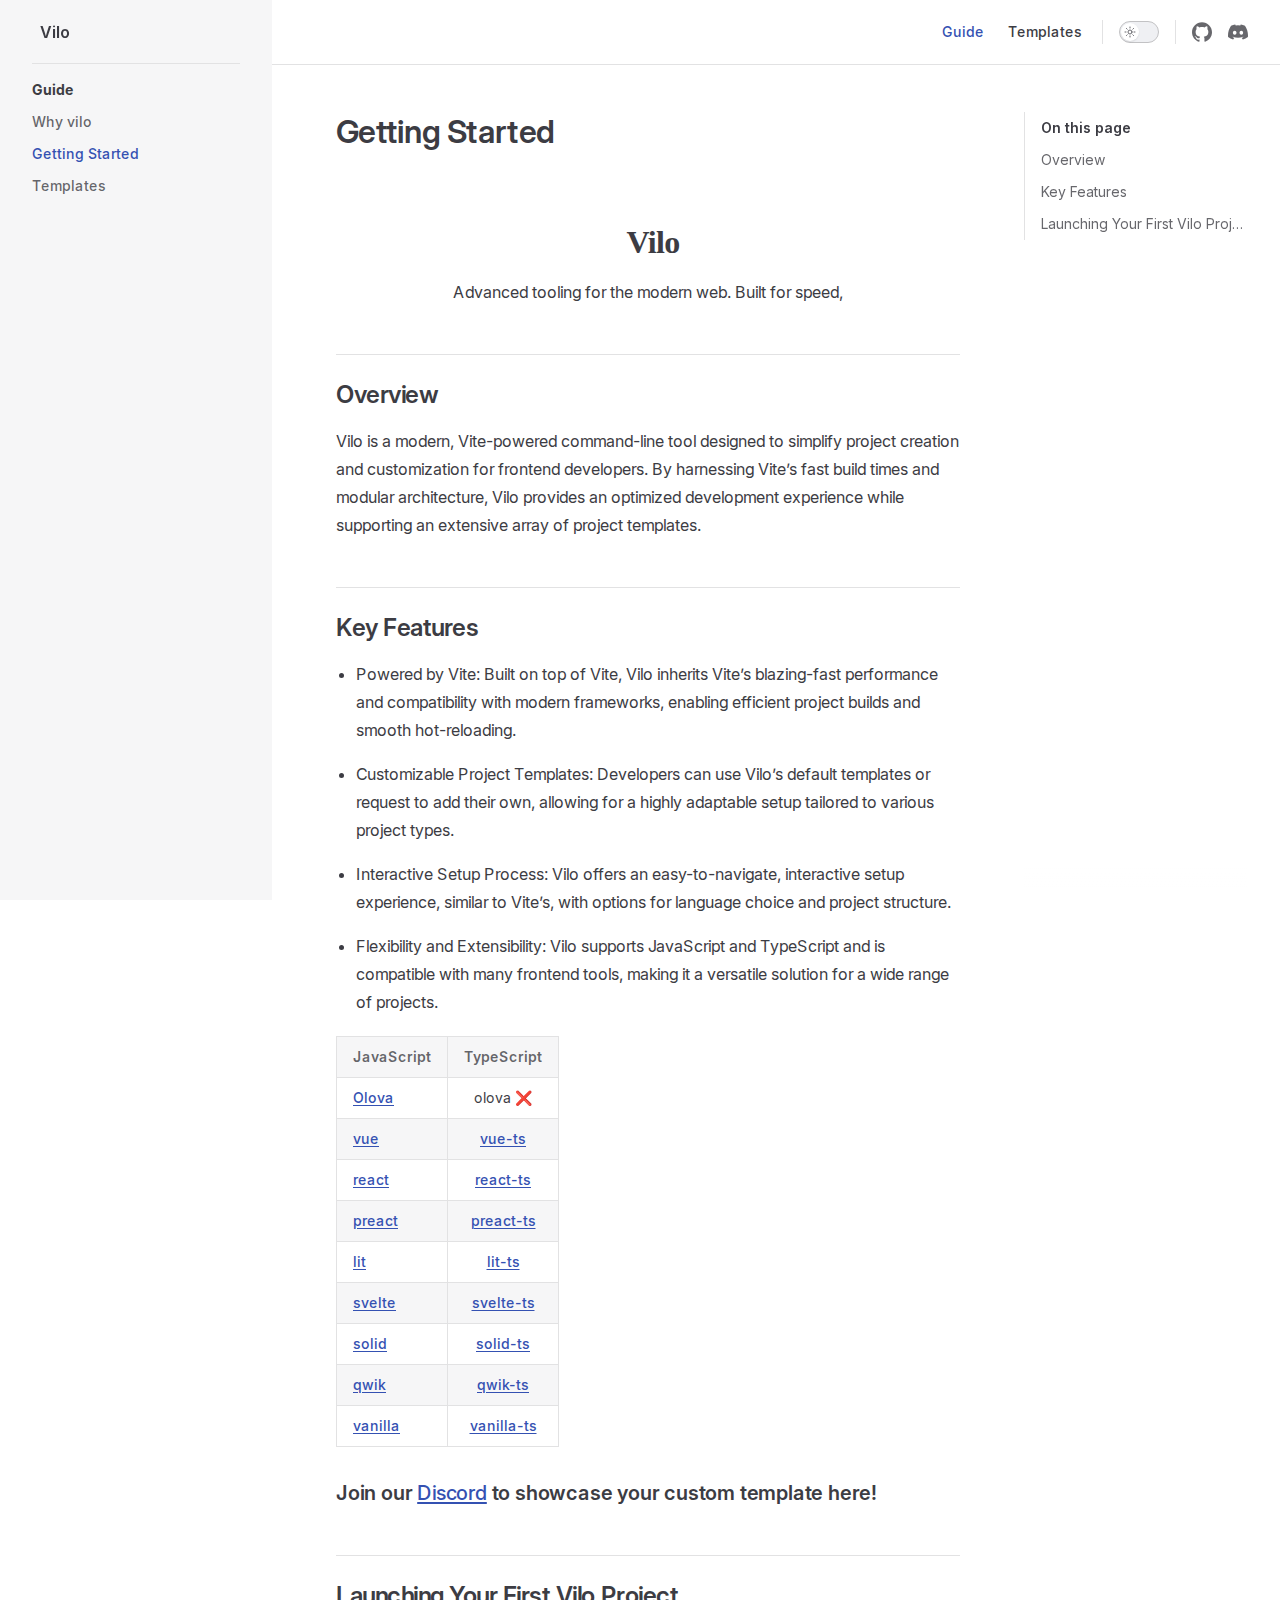
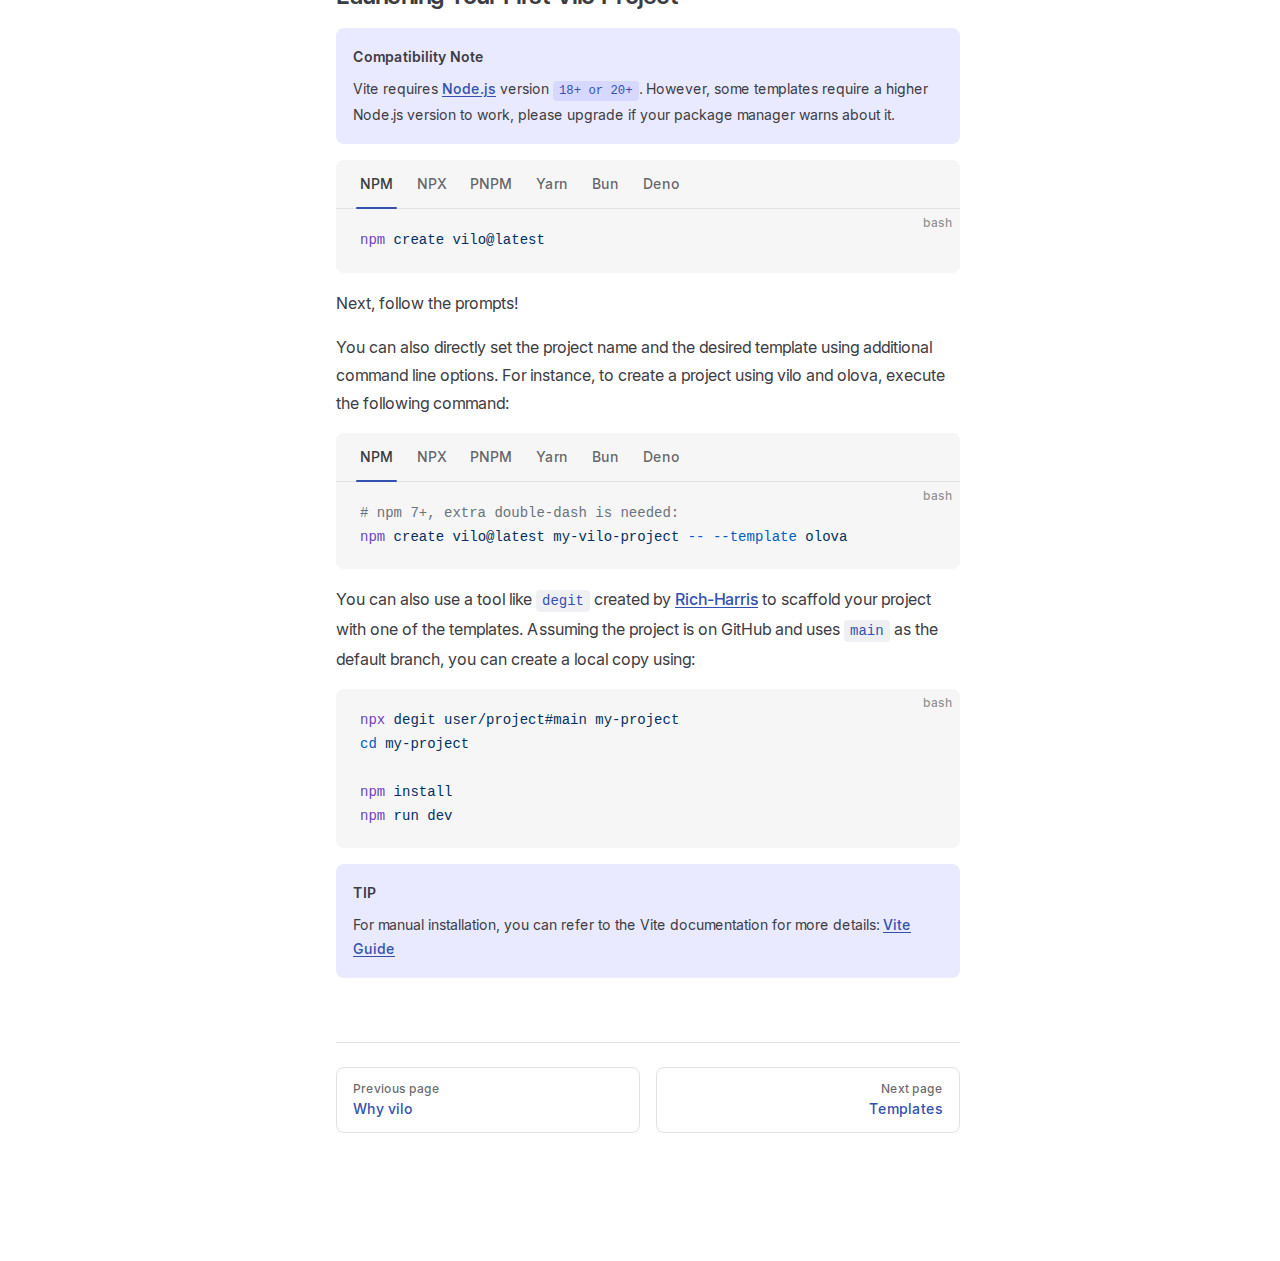
==== index.html @ 5c21bc4d "first commit" ====
<!DOCTYPE html>
<html lang="en-US" dir="ltr">
  <head>
    <meta charset="utf-8">
    <meta name="viewport" content="width=device-width,initial-scale=1">
    <title>Getting Started | Vilo</title>
    <meta name="description" content="A VitePress Site">
    <meta name="generator" content="VitePress v1.4.1">
    <link rel="preload stylesheet" href="/assets/style.DRTmC_im.css" as="style">
    
    <script type="module" src="/assets/app.BZx3PMVR.js"></script>
    <link rel="preload" href="/assets/inter-roman-latin.Di8DUHzh.woff2" as="font" type="font/woff2" crossorigin="">
    <link rel="modulepreload" href="/assets/chunks/theme.DbPSDKbu.js">
    <link rel="modulepreload" href="/assets/chunks/framework.CGHvQLJz.js">
    <link rel="modulepreload" href="/assets/index.md.BdlXfbfx.lean.js">
    <link rel="shortcut icon" href="/img/vilo.png">
    <script id="check-dark-mode">(()=>{const e=localStorage.getItem("vitepress-theme-appearance")||"auto",a=window.matchMedia("(prefers-color-scheme: dark)").matches;(!e||e==="auto"?a:e==="dark")&&document.documentElement.classList.add("dark")})();</script>
    <script id="check-mac-os">document.documentElement.classList.toggle("mac",/Mac|iPhone|iPod|iPad/i.test(navigator.platform));</script>
  </head>
  <body>
    <div id="app"><div class="Layout" data-v-5d98c3a5><!--[--><!--]--><!--[--><span tabindex="-1" data-v-0f60ec36></span><a href="#VPContent" class="VPSkipLink visually-hidden" data-v-0f60ec36> Skip to content </a><!--]--><!----><header class="VPNav" data-v-5d98c3a5 data-v-ae24b3ad><div class="VPNavBar" data-v-ae24b3ad data-v-6aa21345><div class="wrapper" data-v-6aa21345><div class="container" data-v-6aa21345><div class="title" data-v-6aa21345><div class="VPNavBarTitle has-sidebar" data-v-6aa21345 data-v-ab179fa1><a class="title" href="/" data-v-ab179fa1><!--[--><!--]--><!--[--><img class="VPImage logo" src="/img/vilo.png" alt data-v-8426fc1a><!--]--><span data-v-ab179fa1>Vilo</span><!--[--><!--]--></a></div></div><div class="content" data-v-6aa21345><div class="content-body" data-v-6aa21345><!--[--><!--]--><div class="VPNavBarSearch search" data-v-6aa21345><!----></div><nav aria-labelledby="main-nav-aria-label" class="VPNavBarMenu menu" data-v-6aa21345 data-v-dc692963><span id="main-nav-aria-label" class="visually-hidden" data-v-dc692963> Main Navigation </span><!--[--><!--[--><a class="VPLink link VPNavBarMenuLink active" href="/" tabindex="0" data-v-dc692963 data-v-e56f3d57><!--[--><span data-v-e56f3d57>Guide</span><!--]--></a><!--]--><!--[--><a class="VPLink link VPNavBarMenuLink" href="/templates.html" tabindex="0" data-v-dc692963 data-v-e56f3d57><!--[--><span data-v-e56f3d57>Templates</span><!--]--></a><!--]--><!--]--></nav><!----><div class="VPNavBarAppearance appearance" data-v-6aa21345 data-v-6c893767><button class="VPSwitch VPSwitchAppearance" type="button" role="switch" title aria-checked="false" data-v-6c893767 data-v-5337faa4 data-v-1d5665e3><span class="check" data-v-1d5665e3><span class="icon" data-v-1d5665e3><!--[--><span class="vpi-sun sun" data-v-5337faa4></span><span class="vpi-moon moon" data-v-5337faa4></span><!--]--></span></span></button></div><div class="VPSocialLinks VPNavBarSocialLinks social-links" data-v-6aa21345 data-v-0394ad82 data-v-7bc22406><!--[--><a class="VPSocialLink no-icon" href="https://github.com/vilojs/vilo" aria-label="github" target="_blank" rel="noopener" data-v-7bc22406 data-v-eee4e7cb><span class="vpi-social-github" /></a><a class="VPSocialLink no-icon" href="https://discord.com/invite/ZUcKggZhga" aria-label="discord" target="_blank" rel="noopener" data-v-7bc22406 data-v-eee4e7cb><span class="vpi-social-discord" /></a><!--]--></div><div class="VPFlyout VPNavBarExtra extra" data-v-6aa21345 data-v-bb2aa2f0 data-v-cf11d7a2><button type="button" class="button" aria-haspopup="true" aria-expanded="false" aria-label="extra navigation" data-v-cf11d7a2><span class="vpi-more-horizontal icon" data-v-cf11d7a2></span></button><div class="menu" data-v-cf11d7a2><div class="VPMenu" data-v-cf11d7a2 data-v-b98bc113><!----><!--[--><!--[--><!----><div class="group" data-v-bb2aa2f0><div class="item appearance" data-v-bb2aa2f0><p class="label" data-v-bb2aa2f0>Appearance</p><div class="appearance-action" data-v-bb2aa2f0><button class="VPSwitch VPSwitchAppearance" type="button" role="switch" title aria-checked="false" data-v-bb2aa2f0 data-v-5337faa4 data-v-1d5665e3><span class="check" data-v-1d5665e3><span class="icon" data-v-1d5665e3><!--[--><span class="vpi-sun sun" data-v-5337faa4></span><span class="vpi-moon moon" data-v-5337faa4></span><!--]--></span></span></button></div></div></div><div class="group" data-v-bb2aa2f0><div class="item social-links" data-v-bb2aa2f0><div class="VPSocialLinks social-links-list" data-v-bb2aa2f0 data-v-7bc22406><!--[--><a class="VPSocialLink no-icon" href="https://github.com/vilojs/vilo" aria-label="github" target="_blank" rel="noopener" data-v-7bc22406 data-v-eee4e7cb><span class="vpi-social-github" /></a><a class="VPSocialLink no-icon" href="https://discord.com/invite/ZUcKggZhga" aria-label="discord" target="_blank" rel="noopener" data-v-7bc22406 data-v-eee4e7cb><span class="vpi-social-discord" /></a><!--]--></div></div></div><!--]--><!--]--></div></div></div><!--[--><!--]--><button type="button" class="VPNavBarHamburger hamburger" aria-label="mobile navigation" aria-expanded="false" aria-controls="VPNavScreen" data-v-6aa21345 data-v-e5dd9c1c><span class="container" data-v-e5dd9c1c><span class="top" data-v-e5dd9c1c></span><span class="middle" data-v-e5dd9c1c></span><span class="bottom" data-v-e5dd9c1c></span></span></button></div></div></div></div><div class="divider" data-v-6aa21345><div class="divider-line" data-v-6aa21345></div></div></div><!----></header><div class="VPLocalNav has-sidebar empty" data-v-5d98c3a5 data-v-a6f0e41e><div class="container" data-v-a6f0e41e><button class="menu" aria-expanded="false" aria-controls="VPSidebarNav" data-v-a6f0e41e><span class="vpi-align-left menu-icon" data-v-a6f0e41e></span><span class="menu-text" data-v-a6f0e41e>Menu</span></button><div class="VPLocalNavOutlineDropdown" style="--vp-vh:0px;" data-v-a6f0e41e data-v-17a5e62e><button data-v-17a5e62e>Return to top</button><!----></div></div></div><aside class="VPSidebar" data-v-5d98c3a5 data-v-319d5ca6><div class="curtain" data-v-319d5ca6></div><nav class="nav" id="VPSidebarNav" aria-labelledby="sidebar-aria-label" tabindex="-1" data-v-319d5ca6><span class="visually-hidden" id="sidebar-aria-label" data-v-319d5ca6> Sidebar Navigation </span><!--[--><!--]--><!--[--><div class="no-transition group" data-v-c40bc020><section class="VPSidebarItem level-0 has-active" data-v-c40bc020 data-v-b7550ba0><div class="item" role="button" tabindex="0" data-v-b7550ba0><div class="indicator" data-v-b7550ba0></div><h2 class="text" data-v-b7550ba0>Guide</h2><!----></div><div class="items" data-v-b7550ba0><!--[--><div class="VPSidebarItem level-1 is-link" data-v-b7550ba0 data-v-b7550ba0><div class="item" data-v-b7550ba0><div class="indicator" data-v-b7550ba0></div><a class="VPLink link link" href="/why.html" data-v-b7550ba0><!--[--><p class="text" data-v-b7550ba0>Why vilo</p><!--]--></a><!----></div><!----></div><div class="VPSidebarItem level-1 is-link" data-v-b7550ba0 data-v-b7550ba0><div class="item" data-v-b7550ba0><div class="indicator" data-v-b7550ba0></div><a class="VPLink link link" href="/" data-v-b7550ba0><!--[--><p class="text" data-v-b7550ba0>Getting Started</p><!--]--></a><!----></div><!----></div><div class="VPSidebarItem level-1 is-link" data-v-b7550ba0 data-v-b7550ba0><div class="item" data-v-b7550ba0><div class="indicator" data-v-b7550ba0></div><a class="VPLink link link" href="/templates.html" data-v-b7550ba0><!--[--><p class="text" data-v-b7550ba0>Templates</p><!--]--></a><!----></div><!----></div><!--]--></div></section></div><!--]--><!--[--><!--]--></nav></aside><div class="VPContent has-sidebar" id="VPContent" data-v-5d98c3a5 data-v-1428d186><div class="VPDoc has-sidebar has-aside" data-v-1428d186 data-v-39a288b8><!--[--><!--]--><div class="container" data-v-39a288b8><div class="aside" data-v-39a288b8><div class="aside-curtain" data-v-39a288b8></div><div class="aside-container" data-v-39a288b8><div class="aside-content" data-v-39a288b8><div class="VPDocAside" data-v-39a288b8 data-v-3f215769><!--[--><!--]--><!--[--><!--]--><nav aria-labelledby="doc-outline-aria-label" class="VPDocAsideOutline" data-v-3f215769 data-v-a5bbad30><div class="content" data-v-a5bbad30><div class="outline-marker" data-v-a5bbad30></div><div aria-level="2" class="outline-title" id="doc-outline-aria-label" role="heading" data-v-a5bbad30>On this page</div><ul class="VPDocOutlineItem root" data-v-a5bbad30 data-v-b933a997><!--[--><!--]--></ul></div></nav><!--[--><!--]--><div class="spacer" data-v-3f215769></div><!--[--><!--]--><!----><!--[--><!--]--><!--[--><!--]--></div></div></div></div><div class="content" data-v-39a288b8><div class="content-container" data-v-39a288b8><!--[--><!--]--><main class="main" data-v-39a288b8><div style="position:relative;" class="vp-doc _" data-v-39a288b8><div><h1 id="getting-started" tabindex="-1">Getting Started <a class="header-anchor" href="#getting-started" aria-label="Permalink to &quot;Getting Started&quot;">​</a></h1><div class="img_continer"><img class="img" src="/img/vilo.png" alt=""></div><h1 class="title_h1">Vilo</h1><p class="center">Advanced tooling for the modern web. Built for speed,</p><h2 id="overview" tabindex="-1">Overview <a class="header-anchor" href="#overview" aria-label="Permalink to &quot;Overview&quot;">​</a></h2><p>Vilo is a modern, Vite-powered command-line tool designed to simplify project creation and customization for frontend developers. By harnessing Vite’s fast build times and modular architecture, Vilo provides an optimized development experience while supporting an extensive array of project templates.</p><h2 id="key-features" tabindex="-1">Key Features <a class="header-anchor" href="#key-features" aria-label="Permalink to &quot;Key Features&quot;">​</a></h2><ul><li><p>Powered by Vite: Built on top of Vite, Vilo inherits Vite’s blazing-fast performance and compatibility with modern frameworks, enabling efficient project builds and smooth hot-reloading.</p></li><li><p>Customizable Project Templates: Developers can use Vilo’s default templates or request to add their own, allowing for a highly adaptable setup tailored to various project types.</p></li><li><p>Interactive Setup Process: Vilo offers an easy-to-navigate, interactive setup experience, similar to Vite’s, with options for language choice and project structure.</p></li><li><p>Flexibility and Extensibility: Vilo supports JavaScript and TypeScript and is compatible with many frontend tools, making it a versatile solution for a wide range of projects.</p></li></ul><table tabindex="0"><thead><tr><th>JavaScript</th><th style="text-align:center;">TypeScript</th></tr></thead><tbody><tr><td><a href="https://olova.js.org" target="_blank" rel="noreferrer">Olova</a></td><td style="text-align:center;">olova ❌</td></tr><tr><td><a href="https://stackblitz.com/edit/vitejs-vite-2xxyzg?file=index.html&amp;terminal=dev" target="_blank" rel="noreferrer">vue</a></td><td style="text-align:center;"><a href="https://stackblitz.com/edit/vitejs-vite-ciaczg?file=index.html&amp;terminal=dev" target="_blank" rel="noreferrer">vue-ts</a></td></tr><tr><td><a href="https://stackblitz.com/edit/vitejs-vite-mxzccj?file=index.html&amp;terminal=dev" target="_blank" rel="noreferrer">react</a></td><td style="text-align:center;"><a href="https://stackblitz.com/edit/vitejs-vite-wmdh5b?file=index.html&amp;terminal=dev" target="_blank" rel="noreferrer">react-ts</a></td></tr><tr><td><a href="https://stackblitz.com/edit/vitejs-vite-bdryrn?file=index.html&amp;terminal=dev" target="_blank" rel="noreferrer">preact</a></td><td style="text-align:center;"><a href="https://stackblitz.com/edit/vitejs-vite-jujcfs?file=index.html&amp;terminal=dev" target="_blank" rel="noreferrer">preact-ts</a></td></tr><tr><td><a href="https://stackblitz.com/edit/vitejs-vite-6twryh?file=index.html&amp;terminal=dev" target="_blank" rel="noreferrer">lit</a></td><td style="text-align:center;"><a href="https://stackblitz.com/edit/vitejs-vite-ewws8e?file=index.html&amp;terminal=dev" target="_blank" rel="noreferrer">lit-ts</a></td></tr><tr><td><a href="https://stackblitz.com/edit/vitejs-vite-f2h9dz?file=index.html&amp;terminal=dev" target="_blank" rel="noreferrer">svelte</a></td><td style="text-align:center;"><a href="https://stackblitz.com/edit/vitejs-vite-z2bpxu?file=index.html&amp;terminal=dev" target="_blank" rel="noreferrer">svelte-ts</a></td></tr><tr><td><a href="https://stackblitz.com/edit/vitejs-vite-cwgjaa?file=index.html&amp;terminal=dev" target="_blank" rel="noreferrer">solid</a></td><td style="text-align:center;"><a href="https://stackblitz.com/edit/vitejs-vite-pq9ekk?file=index.html&amp;terminal=dev" target="_blank" rel="noreferrer">solid-ts</a></td></tr><tr><td><a href="https://stackblitz.com/edit/vitejs-vite-pjq3uw?file=index.html&amp;terminal=dev" target="_blank" rel="noreferrer">qwik</a></td><td style="text-align:center;"><a href="https://stackblitz.com/edit/vitejs-vite-wkjvhz?file=index.html&amp;terminal=dev" target="_blank" rel="noreferrer">qwik-ts</a></td></tr><tr><td><a href="https://stackblitz.com/edit/vitejs-vite-nhgarq?file=index.html&amp;terminal=dev" target="_blank" rel="noreferrer">vanilla</a></td><td style="text-align:center;"><a href="https://stackblitz.com/edit/vitejs-vite-5tzwuf?file=index.html&amp;terminal=dev" target="_blank" rel="noreferrer">vanilla-ts</a></td></tr></tbody></table><h3 id="join-our-discord-to-showcase-your-custom-template-here" tabindex="-1">Join our <a href="https://discord.com/invite/ZUcKggZhga" target="_blank" rel="noreferrer">Discord</a> to showcase your custom template here! <a class="header-anchor" href="#join-our-discord-to-showcase-your-custom-template-here" aria-label="Permalink to &quot;Join our [Discord](https://discord.com/invite/ZUcKggZhga) to showcase your custom template here!&quot;">​</a></h3><h2 id="launching-your-first-vilo-project" tabindex="-1">Launching Your First Vilo Project <a class="header-anchor" href="#launching-your-first-vilo-project" aria-label="Permalink to &quot;Launching Your First Vilo Project&quot;">​</a></h2><div class="tip custom-block"><p class="custom-block-title">Compatibility Note</p><p>Vite requires <a href="https://nodejs.org/en/" target="_blank" rel="noreferrer">Node.js</a> version <code>18+ or 20+</code>. However, some templates require a higher Node.js version to work, please upgrade if your package manager warns about it.</p></div><div class="vp-code-group vp-adaptive-theme"><div class="tabs"><input type="radio" name="group-05Ju_" id="tab-vJaLFUD" checked><label data-title="NPM" for="tab-vJaLFUD">NPM</label><input type="radio" name="group-05Ju_" id="tab-iFQIham"><label data-title="NPX" for="tab-iFQIham">NPX</label><input type="radio" name="group-05Ju_" id="tab-nc0Mh3r"><label data-title="PNPM" for="tab-nc0Mh3r">PNPM</label><input type="radio" name="group-05Ju_" id="tab-ZabohOE"><label data-title="Yarn" for="tab-ZabohOE">Yarn</label><input type="radio" name="group-05Ju_" id="tab-uAf0OUd"><label data-title="Bun" for="tab-uAf0OUd">Bun</label><input type="radio" name="group-05Ju_" id="tab-j9CaioD"><label data-title="Deno" for="tab-j9CaioD">Deno</label></div><div class="blocks"><div class="language-bash vp-adaptive-theme active"><button title="Copy Code" class="copy"></button><span class="lang">bash</span><pre class="shiki shiki-themes github-light github-dark vp-code" tabindex="0"><code><span class="line"><span style="--shiki-light:#6F42C1;--shiki-dark:#B392F0;">npm</span><span style="--shiki-light:#032F62;--shiki-dark:#9ECBFF;"> create</span><span style="--shiki-light:#032F62;--shiki-dark:#9ECBFF;"> vilo@latest</span></span></code></pre></div><div class="language-bash vp-adaptive-theme"><button title="Copy Code" class="copy"></button><span class="lang">bash</span><pre class="shiki shiki-themes github-light github-dark vp-code" tabindex="0"><code><span class="line"><span style="--shiki-light:#6F42C1;--shiki-dark:#B392F0;">npx</span><span style="--shiki-light:#032F62;--shiki-dark:#9ECBFF;"> vilo@latest</span></span></code></pre></div><div class="language-bash vp-adaptive-theme"><button title="Copy Code" class="copy"></button><span class="lang">bash</span><pre class="shiki shiki-themes github-light github-dark vp-code" tabindex="0"><code><span class="line"><span style="--shiki-light:#6F42C1;--shiki-dark:#B392F0;">pnpm</span><span style="--shiki-light:#032F62;--shiki-dark:#9ECBFF;"> create</span><span style="--shiki-light:#032F62;--shiki-dark:#9ECBFF;"> vilo@latest</span></span></code></pre></div><div class="language-bash vp-adaptive-theme"><button title="Copy Code" class="copy"></button><span class="lang">bash</span><pre class="shiki shiki-themes github-light github-dark vp-code" tabindex="0"><code><span class="line"><span style="--shiki-light:#6F42C1;--shiki-dark:#B392F0;">yarn</span><span style="--shiki-light:#032F62;--shiki-dark:#9ECBFF;"> create</span><span style="--shiki-light:#032F62;--shiki-dark:#9ECBFF;"> vilo@latest</span></span>
<span class="line"><span style="--shiki-light:#6A737D;--shiki-dark:#6A737D;"># coming soon...</span></span></code></pre></div><div class="language-bash vp-adaptive-theme"><button title="Copy Code" class="copy"></button><span class="lang">bash</span><pre class="shiki shiki-themes github-light github-dark vp-code" tabindex="0"><code><span class="line"><span style="--shiki-light:#6F42C1;--shiki-dark:#B392F0;">bun</span><span style="--shiki-light:#032F62;--shiki-dark:#9ECBFF;"> create</span><span style="--shiki-light:#032F62;--shiki-dark:#9ECBFF;"> vilo@latest</span></span>
<span class="line"><span style="--shiki-light:#6A737D;--shiki-dark:#6A737D;"># coming soon...</span></span></code></pre></div><div class="language-bash vp-adaptive-theme"><button title="Copy Code" class="copy"></button><span class="lang">bash</span><pre class="shiki shiki-themes github-light github-dark vp-code" tabindex="0"><code><span class="line"><span style="--shiki-light:#6F42C1;--shiki-dark:#B392F0;">deno</span><span style="--shiki-light:#032F62;--shiki-dark:#9ECBFF;"> create</span><span style="--shiki-light:#032F62;--shiki-dark:#9ECBFF;"> vilo@latest</span></span>
<span class="line"><span style="--shiki-light:#6A737D;--shiki-dark:#6A737D;"># coming soon...</span></span></code></pre></div></div></div><p>Next, follow the prompts!</p><p>You can also directly set the project name and the desired template using additional command line options. For instance, to create a project using vilo and olova, execute the following command:</p><div class="vp-code-group vp-adaptive-theme"><div class="tabs"><input type="radio" name="group-VgqUu" id="tab-E8BbFjk" checked><label data-title="NPM" for="tab-E8BbFjk">NPM</label><input type="radio" name="group-VgqUu" id="tab-e9JRBwo"><label data-title="NPX" for="tab-e9JRBwo">NPX</label><input type="radio" name="group-VgqUu" id="tab-waSAFX6"><label data-title="PNPM" for="tab-waSAFX6">PNPM</label><input type="radio" name="group-VgqUu" id="tab-UhSFuDh"><label data-title="Yarn" for="tab-UhSFuDh">Yarn</label><input type="radio" name="group-VgqUu" id="tab-LTVOloh"><label data-title="Bun" for="tab-LTVOloh">Bun</label><input type="radio" name="group-VgqUu" id="tab-B3iA74O"><label data-title="Deno" for="tab-B3iA74O">Deno</label></div><div class="blocks"><div class="language-bash vp-adaptive-theme active"><button title="Copy Code" class="copy"></button><span class="lang">bash</span><pre class="shiki shiki-themes github-light github-dark vp-code" tabindex="0"><code><span class="line"><span style="--shiki-light:#6A737D;--shiki-dark:#6A737D;"># npm 7+, extra double-dash is needed:</span></span>
<span class="line"><span style="--shiki-light:#6F42C1;--shiki-dark:#B392F0;">npm</span><span style="--shiki-light:#032F62;--shiki-dark:#9ECBFF;"> create</span><span style="--shiki-light:#032F62;--shiki-dark:#9ECBFF;"> vilo@latest</span><span style="--shiki-light:#032F62;--shiki-dark:#9ECBFF;"> my-vilo-project</span><span style="--shiki-light:#005CC5;--shiki-dark:#79B8FF;"> --</span><span style="--shiki-light:#005CC5;--shiki-dark:#79B8FF;"> --template</span><span style="--shiki-light:#032F62;--shiki-dark:#9ECBFF;"> olova</span></span></code></pre></div><div class="language-bash vp-adaptive-theme"><button title="Copy Code" class="copy"></button><span class="lang">bash</span><pre class="shiki shiki-themes github-light github-dark vp-code" tabindex="0"><code><span class="line"><span style="--shiki-light:#6F42C1;--shiki-dark:#B392F0;">npx</span><span style="--shiki-light:#032F62;--shiki-dark:#9ECBFF;"> vilo@latest</span><span style="--shiki-light:#032F62;--shiki-dark:#9ECBFF;"> my-vilo-project</span><span style="--shiki-light:#005CC5;--shiki-dark:#79B8FF;"> --template</span><span style="--shiki-light:#032F62;--shiki-dark:#9ECBFF;"> olova</span></span></code></pre></div><div class="language-bash vp-adaptive-theme"><button title="Copy Code" class="copy"></button><span class="lang">bash</span><pre class="shiki shiki-themes github-light github-dark vp-code" tabindex="0"><code><span class="line"><span style="--shiki-light:#6F42C1;--shiki-dark:#B392F0;">pnpm</span><span style="--shiki-light:#032F62;--shiki-dark:#9ECBFF;"> create</span><span style="--shiki-light:#032F62;--shiki-dark:#9ECBFF;"> vilo@latest</span><span style="--shiki-light:#032F62;--shiki-dark:#9ECBFF;"> my-vilo-project</span><span style="--shiki-light:#005CC5;--shiki-dark:#79B8FF;"> --template</span><span style="--shiki-light:#032F62;--shiki-dark:#9ECBFF;"> olova</span></span></code></pre></div><div class="language-bash vp-adaptive-theme"><button title="Copy Code" class="copy"></button><span class="lang">bash</span><pre class="shiki shiki-themes github-light github-dark vp-code" tabindex="0"><code><span class="line"><span style="--shiki-light:#6F42C1;--shiki-dark:#B392F0;">yarn</span><span style="--shiki-light:#032F62;--shiki-dark:#9ECBFF;"> create</span><span style="--shiki-light:#032F62;--shiki-dark:#9ECBFF;"> vilo@latest</span><span style="--shiki-light:#032F62;--shiki-dark:#9ECBFF;"> my-vilo-project</span><span style="--shiki-light:#005CC5;--shiki-dark:#79B8FF;"> --template</span><span style="--shiki-light:#032F62;--shiki-dark:#9ECBFF;"> olova</span></span>
<span class="line"><span style="--shiki-light:#6A737D;--shiki-dark:#6A737D;"># coming soon...</span></span></code></pre></div><div class="language-bash vp-adaptive-theme"><button title="Copy Code" class="copy"></button><span class="lang">bash</span><pre class="shiki shiki-themes github-light github-dark vp-code" tabindex="0"><code><span class="line"><span style="--shiki-light:#6F42C1;--shiki-dark:#B392F0;">bun</span><span style="--shiki-light:#032F62;--shiki-dark:#9ECBFF;"> create</span><span style="--shiki-light:#032F62;--shiki-dark:#9ECBFF;"> vilo@latest</span><span style="--shiki-light:#032F62;--shiki-dark:#9ECBFF;"> my-vilo-project</span><span style="--shiki-light:#005CC5;--shiki-dark:#79B8FF;"> --template</span><span style="--shiki-light:#032F62;--shiki-dark:#9ECBFF;"> olova</span></span>
<span class="line"><span style="--shiki-light:#6A737D;--shiki-dark:#6A737D;"># coming soon...</span></span></code></pre></div><div class="language-bash vp-adaptive-theme"><button title="Copy Code" class="copy"></button><span class="lang">bash</span><pre class="shiki shiki-themes github-light github-dark vp-code" tabindex="0"><code><span class="line"><span style="--shiki-light:#6F42C1;--shiki-dark:#B392F0;">deno</span><span style="--shiki-light:#032F62;--shiki-dark:#9ECBFF;"> create</span><span style="--shiki-light:#032F62;--shiki-dark:#9ECBFF;"> vilo@latest</span><span style="--shiki-light:#032F62;--shiki-dark:#9ECBFF;"> my-vilo-project</span><span style="--shiki-light:#005CC5;--shiki-dark:#79B8FF;"> --template</span><span style="--shiki-light:#032F62;--shiki-dark:#9ECBFF;"> olova</span></span>
<span class="line"><span style="--shiki-light:#6A737D;--shiki-dark:#6A737D;"># coming soon...</span></span></code></pre></div></div></div><p>You can also use a tool like <code>degit</code> created by <strong><a href="https://github.com/rich-harris" target="_blank" rel="noreferrer">Rich-Harris</a></strong> to scaffold your project with one of the templates. Assuming the project is on GitHub and uses <code>main</code> as the default branch, you can create a local copy using:</p><div class="language-bash vp-adaptive-theme"><button title="Copy Code" class="copy"></button><span class="lang">bash</span><pre class="shiki shiki-themes github-light github-dark vp-code" tabindex="0"><code><span class="line"><span style="--shiki-light:#6F42C1;--shiki-dark:#B392F0;">npx</span><span style="--shiki-light:#032F62;--shiki-dark:#9ECBFF;"> degit</span><span style="--shiki-light:#032F62;--shiki-dark:#9ECBFF;"> user/project#main</span><span style="--shiki-light:#032F62;--shiki-dark:#9ECBFF;"> my-project</span></span>
<span class="line"><span style="--shiki-light:#005CC5;--shiki-dark:#79B8FF;">cd</span><span style="--shiki-light:#032F62;--shiki-dark:#9ECBFF;"> my-project</span></span>
<span class="line"></span>
<span class="line"><span style="--shiki-light:#6F42C1;--shiki-dark:#B392F0;">npm</span><span style="--shiki-light:#032F62;--shiki-dark:#9ECBFF;"> install</span></span>
<span class="line"><span style="--shiki-light:#6F42C1;--shiki-dark:#B392F0;">npm</span><span style="--shiki-light:#032F62;--shiki-dark:#9ECBFF;"> run</span><span style="--shiki-light:#032F62;--shiki-dark:#9ECBFF;"> dev</span></span></code></pre></div><div class="tip custom-block"><p class="custom-block-title">TIP</p><p>For manual installation, you can refer to the Vite documentation for more details: <a href="https://vite.dev/guide/" target="_blank" rel="noreferrer">Vite Guide</a></p></div></div></div></main><footer class="VPDocFooter" data-v-39a288b8 data-v-e257564d><!--[--><!--]--><!----><nav class="prev-next" aria-labelledby="doc-footer-aria-label" data-v-e257564d><span class="visually-hidden" id="doc-footer-aria-label" data-v-e257564d>Pager</span><div class="pager" data-v-e257564d><a class="VPLink link pager-link prev" href="/why.html" data-v-e257564d><!--[--><span class="desc" data-v-e257564d>Previous page</span><span class="title" data-v-e257564d>Why vilo</span><!--]--></a></div><div class="pager" data-v-e257564d><a class="VPLink link pager-link next" href="/templates.html" data-v-e257564d><!--[--><span class="desc" data-v-e257564d>Next page</span><span class="title" data-v-e257564d>Templates</span><!--]--></a></div></nav></footer><!--[--><!--]--></div></div></div><!--[--><!--]--></div></div><!----><!--[--><!--]--></div></div>
    <script>window.__VP_HASH_MAP__=JSON.parse("{\"index.md\":\"BdlXfbfx\",\"templates.md\":\"D61p-WF1\",\"why.md\":\"DLtPyKjb\"}");window.__VP_SITE_DATA__=JSON.parse("{\"lang\":\"en-US\",\"dir\":\"ltr\",\"title\":\"Vilo\",\"description\":\"A VitePress Site\",\"base\":\"/\",\"head\":[],\"router\":{\"prefetchLinks\":true},\"appearance\":true,\"themeConfig\":{\"logo\":\"/img/vilo.png\",\"nav\":[{\"text\":\"Guide\",\"link\":\"/\"},{\"text\":\"Templates\",\"link\":\"/templates\"}],\"sidebar\":[{\"text\":\"Guide\",\"items\":[{\"text\":\"Why vilo\",\"link\":\"/why\"},{\"text\":\"Getting Started\",\"link\":\"/\"},{\"text\":\"Templates\",\"link\":\"/templates\"}]}],\"socialLinks\":[{\"icon\":\"github\",\"link\":\"https://github.com/vilojs/vilo\"},{\"icon\":\"discord\",\"link\":\"https://discord.com/invite/ZUcKggZhga\"}]},\"locales\":{},\"scrollOffset\":134,\"cleanUrls\":false}");</script>
    
  </body>
</html>
---- assets/style.DRTmC_im.css ----
.img{background-color:#000;mix-blend-mode:exclusion;width:30%}.img_continer{display:flex;justify-content:center;margin:35px 0}h1.title_h1{text-align:center;font-size:50px;font-weight:400;font-family:cursive;padding-left:10px}.center{text-align:center}@font-face{font-family:Inter;font-style:normal;font-weight:100 900;font-display:swap;src:url(/assets/inter-roman-cyrillic-ext.BBPuwvHQ.woff2) format("woff2");unicode-range:U+0460-052F,U+1C80-1C88,U+20B4,U+2DE0-2DFF,U+A640-A69F,U+FE2E-FE2F}@font-face{font-family:Inter;font-style:normal;font-weight:100 900;font-display:swap;src:url(/assets/inter-roman-cyrillic.C5lxZ8CY.woff2) format("woff2");unicode-range:U+0301,U+0400-045F,U+0490-0491,U+04B0-04B1,U+2116}@font-face{font-family:Inter;font-style:normal;font-weight:100 900;font-display:swap;src:url(/assets/inter-roman-greek-ext.CqjqNYQ-.woff2) format("woff2");unicode-range:U+1F00-1FFF}@font-face{font-family:Inter;font-style:normal;font-weight:100 900;font-display:swap;src:url(/assets/inter-roman-greek.BBVDIX6e.woff2) format("woff2");unicode-range:U+0370-0377,U+037A-037F,U+0384-038A,U+038C,U+038E-03A1,U+03A3-03FF}@font-face{font-family:Inter;font-style:normal;font-weight:100 900;font-display:swap;src:url(/assets/inter-roman-vietnamese.BjW4sHH5.woff2) format("woff2");unicode-range:U+0102-0103,U+0110-0111,U+0128-0129,U+0168-0169,U+01A0-01A1,U+01AF-01B0,U+0300-0301,U+0303-0304,U+0308-0309,U+0323,U+0329,U+1EA0-1EF9,U+20AB}@font-face{font-family:Inter;font-style:normal;font-weight:100 900;font-display:swap;src:url(/assets/inter-roman-latin-ext.4ZJIpNVo.woff2) format("woff2");unicode-range:U+0100-02AF,U+0304,U+0308,U+0329,U+1E00-1E9F,U+1EF2-1EFF,U+2020,U+20A0-20AB,U+20AD-20C0,U+2113,U+2C60-2C7F,U+A720-A7FF}@font-face{font-family:Inter;font-style:normal;font-weight:100 900;font-display:swap;src:url(/assets/inter-roman-latin.Di8DUHzh.woff2) format("woff2");unicode-range:U+0000-00FF,U+0131,U+0152-0153,U+02BB-02BC,U+02C6,U+02DA,U+02DC,U+0304,U+0308,U+0329,U+2000-206F,U+2074,U+20AC,U+2122,U+2191,U+2193,U+2212,U+2215,U+FEFF,U+FFFD}@font-face{font-family:Inter;font-style:italic;font-weight:100 900;font-display:swap;src:url(/assets/inter-italic-cyrillic-ext.r48I6akx.woff2) format("woff2");unicode-range:U+0460-052F,U+1C80-1C88,U+20B4,U+2DE0-2DFF,U+A640-A69F,U+FE2E-FE2F}@font-face{font-family:Inter;font-style:italic;font-weight:100 900;font-display:swap;src:url(/assets/inter-italic-cyrillic.By2_1cv3.woff2) format("woff2");unicode-range:U+0301,U+0400-045F,U+0490-0491,U+04B0-04B1,U+2116}@font-face{font-family:Inter;font-style:italic;font-weight:100 900;font-display:swap;src:url(/assets/inter-italic-greek-ext.1u6EdAuj.woff2) format("woff2");unicode-range:U+1F00-1FFF}@font-face{font-family:Inter;font-style:italic;font-weight:100 900;font-display:swap;src:url(/assets/inter-italic-greek.DJ8dCoTZ.woff2) format("woff2");unicode-range:U+0370-0377,U+037A-037F,U+0384-038A,U+038C,U+038E-03A1,U+03A3-03FF}@font-face{font-family:Inter;font-style:italic;font-weight:100 900;font-display:swap;src:url(/assets/inter-italic-vietnamese.BSbpV94h.woff2) format("woff2");unicode-range:U+0102-0103,U+0110-0111,U+0128-0129,U+0168-0169,U+01A0-01A1,U+01AF-01B0,U+0300-0301,U+0303-0304,U+0308-0309,U+0323,U+0329,U+1EA0-1EF9,U+20AB}@font-face{font-family:Inter;font-style:italic;font-weight:100 900;font-display:swap;src:url(/assets/inter-italic-latin-ext.CN1xVJS-.woff2) format("woff2");unicode-range:U+0100-02AF,U+0304,U+0308,U+0329,U+1E00-1E9F,U+1EF2-1EFF,U+2020,U+20A0-20AB,U+20AD-20C0,U+2113,U+2C60-2C7F,U+A720-A7FF}@font-face{font-family:Inter;font-style:italic;font-weight:100 900;font-display:swap;src:url(/assets/inter-italic-latin.C2AdPX0b.woff2) format("woff2");unicode-range:U+0000-00FF,U+0131,U+0152-0153,U+02BB-02BC,U+02C6,U+02DA,U+02DC,U+0304,U+0308,U+0329,U+2000-206F,U+2074,U+20AC,U+2122,U+2191,U+2193,U+2212,U+2215,U+FEFF,U+FFFD}@font-face{font-family:Punctuation SC;font-weight:400;src:local("PingFang SC Regular"),local("Noto Sans CJK SC"),local("Microsoft YaHei");unicode-range:U+201C,U+201D,U+2018,U+2019,U+2E3A,U+2014,U+2013,U+2026,U+00B7,U+007E,U+002F}@font-face{font-family:Punctuation SC;font-weight:500;src:local("PingFang SC Medium"),local("Noto Sans CJK SC"),local("Microsoft YaHei");unicode-range:U+201C,U+201D,U+2018,U+2019,U+2E3A,U+2014,U+2013,U+2026,U+00B7,U+007E,U+002F}@font-face{font-family:Punctuation SC;font-weight:600;src:local("PingFang SC Semibold"),local("Noto Sans CJK SC Bold"),local("Microsoft YaHei Bold");unicode-range:U+201C,U+201D,U+2018,U+2019,U+2E3A,U+2014,U+2013,U+2026,U+00B7,U+007E,U+002F}@font-face{font-family:Punctuation SC;font-weight:700;src:local("PingFang SC Semibold"),local("Noto Sans CJK SC Bold"),local("Microsoft YaHei Bold");unicode-range:U+201C,U+201D,U+2018,U+2019,U+2E3A,U+2014,U+2013,U+2026,U+00B7,U+007E,U+002F}:root{--vp-c-white: #ffffff;--vp-c-black: #000000;--vp-c-neutral: var(--vp-c-black);--vp-c-neutral-inverse: var(--vp-c-white)}.dark{--vp-c-neutral: var(--vp-c-white);--vp-c-neutral-inverse: var(--vp-c-black)}:root{--vp-c-gray-1: #dddde3;--vp-c-gray-2: #e4e4e9;--vp-c-gray-3: #ebebef;--vp-c-gray-soft: rgba(142, 150, 170, .14);--vp-c-indigo-1: #3451b2;--vp-c-indigo-2: #3a5ccc;--vp-c-indigo-3: #5672cd;--vp-c-indigo-soft: rgba(100, 108, 255, .14);--vp-c-purple-1: #6f42c1;--vp-c-purple-2: #7e4cc9;--vp-c-purple-3: #8e5cd9;--vp-c-purple-soft: rgba(159, 122, 234, .14);--vp-c-green-1: #18794e;--vp-c-green-2: #299764;--vp-c-green-3: #30a46c;--vp-c-green-soft: rgba(16, 185, 129, .14);--vp-c-yellow-1: #915930;--vp-c-yellow-2: #946300;--vp-c-yellow-3: #9f6a00;--vp-c-yellow-soft: rgba(234, 179, 8, .14);--vp-c-red-1: #b8272c;--vp-c-red-2: #d5393e;--vp-c-red-3: #e0575b;--vp-c-red-soft: rgba(244, 63, 94, .14);--vp-c-sponsor: #db2777}.dark{--vp-c-gray-1: #515c67;--vp-c-gray-2: #414853;--vp-c-gray-3: #32363f;--vp-c-gray-soft: rgba(101, 117, 133, .16);--vp-c-indigo-1: #a8b1ff;--vp-c-indigo-2: #5c73e7;--vp-c-indigo-3: #3e63dd;--vp-c-indigo-soft: rgba(100, 108, 255, .16);--vp-c-purple-1: #c8abfa;--vp-c-purple-2: #a879e6;--vp-c-purple-3: #8e5cd9;--vp-c-purple-soft: rgba(159, 122, 234, .16);--vp-c-green-1: #3dd68c;--vp-c-green-2: #30a46c;--vp-c-green-3: #298459;--vp-c-green-soft: rgba(16, 185, 129, .16);--vp-c-yellow-1: #f9b44e;--vp-c-yellow-2: #da8b17;--vp-c-yellow-3: #a46a0a;--vp-c-yellow-soft: rgba(234, 179, 8, .16);--vp-c-red-1: #f66f81;--vp-c-red-2: #f14158;--vp-c-red-3: #b62a3c;--vp-c-red-soft: rgba(244, 63, 94, .16)}:root{--vp-c-bg: #ffffff;--vp-c-bg-alt: #f6f6f7;--vp-c-bg-elv: #ffffff;--vp-c-bg-soft: #f6f6f7}.dark{--vp-c-bg: #1b1b1f;--vp-c-bg-alt: #161618;--vp-c-bg-elv: #202127;--vp-c-bg-soft: #202127}:root{--vp-c-border: #c2c2c4;--vp-c-divider: #e2e2e3;--vp-c-gutter: #e2e2e3}.dark{--vp-c-border: #3c3f44;--vp-c-divider: #2e2e32;--vp-c-gutter: #000000}:root{--vp-c-text-1: rgba(60, 60, 67);--vp-c-text-2: rgba(60, 60, 67, .78);--vp-c-text-3: rgba(60, 60, 67, .56)}.dark{--vp-c-text-1: rgba(255, 255, 245, .86);--vp-c-text-2: rgba(235, 235, 245, .6);--vp-c-text-3: rgba(235, 235, 245, .38)}:root{--vp-c-default-1: var(--vp-c-gray-1);--vp-c-default-2: var(--vp-c-gray-2);--vp-c-default-3: var(--vp-c-gray-3);--vp-c-default-soft: var(--vp-c-gray-soft);--vp-c-brand-1: var(--vp-c-indigo-1);--vp-c-brand-2: var(--vp-c-indigo-2);--vp-c-brand-3: var(--vp-c-indigo-3);--vp-c-brand-soft: var(--vp-c-indigo-soft);--vp-c-brand: var(--vp-c-brand-1);--vp-c-tip-1: var(--vp-c-brand-1);--vp-c-tip-2: var(--vp-c-brand-2);--vp-c-tip-3: var(--vp-c-brand-3);--vp-c-tip-soft: var(--vp-c-brand-soft);--vp-c-note-1: var(--vp-c-brand-1);--vp-c-note-2: var(--vp-c-brand-2);--vp-c-note-3: var(--vp-c-brand-3);--vp-c-note-soft: var(--vp-c-brand-soft);--vp-c-success-1: var(--vp-c-green-1);--vp-c-success-2: var(--vp-c-green-2);--vp-c-success-3: var(--vp-c-green-3);--vp-c-success-soft: var(--vp-c-green-soft);--vp-c-important-1: var(--vp-c-purple-1);--vp-c-important-2: var(--vp-c-purple-2);--vp-c-important-3: var(--vp-c-purple-3);--vp-c-important-soft: var(--vp-c-purple-soft);--vp-c-warning-1: var(--vp-c-yellow-1);--vp-c-warning-2: var(--vp-c-yellow-2);--vp-c-warning-3: var(--vp-c-yellow-3);--vp-c-warning-soft: var(--vp-c-yellow-soft);--vp-c-danger-1: var(--vp-c-red-1);--vp-c-danger-2: var(--vp-c-red-2);--vp-c-danger-3: var(--vp-c-red-3);--vp-c-danger-soft: var(--vp-c-red-soft);--vp-c-caution-1: var(--vp-c-red-1);--vp-c-caution-2: var(--vp-c-red-2);--vp-c-caution-3: var(--vp-c-red-3);--vp-c-caution-soft: var(--vp-c-red-soft)}:root{--vp-font-family-base: "Inter", ui-sans-serif, system-ui, sans-serif, "Apple Color Emoji", "Segoe UI Emoji", "Segoe UI Symbol", "Noto Color Emoji";--vp-font-family-mono: ui-monospace, "Menlo", "Monaco", "Consolas", "Liberation Mono", "Courier New", monospace;font-optical-sizing:auto}:root:where(:lang(zh)){--vp-font-family-base: "Punctuation SC", "Inter", ui-sans-serif, system-ui, "PingFang SC", "Noto Sans CJK SC", "Noto Sans SC", "Heiti SC", "Microsoft YaHei", "DengXian", sans-serif, "Apple Color Emoji", "Segoe UI Emoji", "Segoe UI Symbol", "Noto Color Emoji"}:root{--vp-shadow-1: 0 1px 2px rgba(0, 0, 0, .04), 0 1px 2px rgba(0, 0, 0, .06);--vp-shadow-2: 0 3px 12px rgba(0, 0, 0, .07), 0 1px 4px rgba(0, 0, 0, .07);--vp-shadow-3: 0 12px 32px rgba(0, 0, 0, .1), 0 2px 6px rgba(0, 0, 0, .08);--vp-shadow-4: 0 14px 44px rgba(0, 0, 0, .12), 0 3px 9px rgba(0, 0, 0, .12);--vp-shadow-5: 0 18px 56px rgba(0, 0, 0, .16), 0 4px 12px rgba(0, 0, 0, .16)}:root{--vp-z-index-footer: 10;--vp-z-index-local-nav: 20;--vp-z-index-nav: 30;--vp-z-index-layout-top: 40;--vp-z-index-backdrop: 50;--vp-z-index-sidebar: 60}@media (min-width: 960px){:root{--vp-z-index-sidebar: 25}}:root{--vp-layout-max-width: 1440px}:root{--vp-header-anchor-symbol: "#"}:root{--vp-code-line-height: 1.7;--vp-code-font-size: .875em;--vp-code-color: var(--vp-c-brand-1);--vp-code-link-color: var(--vp-c-brand-1);--vp-code-link-hover-color: var(--vp-c-brand-2);--vp-code-bg: var(--vp-c-default-soft);--vp-code-block-color: var(--vp-c-text-2);--vp-code-block-bg: var(--vp-c-bg-alt);--vp-code-block-divider-color: var(--vp-c-gutter);--vp-code-lang-color: var(--vp-c-text-3);--vp-code-line-highlight-color: var(--vp-c-default-soft);--vp-code-line-number-color: var(--vp-c-text-3);--vp-code-line-diff-add-color: var(--vp-c-success-soft);--vp-code-line-diff-add-symbol-color: var(--vp-c-success-1);--vp-code-line-diff-remove-color: var(--vp-c-danger-soft);--vp-code-line-diff-remove-symbol-color: var(--vp-c-danger-1);--vp-code-line-warning-color: var(--vp-c-warning-soft);--vp-code-line-error-color: var(--vp-c-danger-soft);--vp-code-copy-code-border-color: var(--vp-c-divider);--vp-code-copy-code-bg: var(--vp-c-bg-soft);--vp-code-copy-code-hover-border-color: var(--vp-c-divider);--vp-code-copy-code-hover-bg: var(--vp-c-bg);--vp-code-copy-code-active-text: var(--vp-c-text-2);--vp-code-copy-copied-text-content: "Copied";--vp-code-tab-divider: var(--vp-code-block-divider-color);--vp-code-tab-text-color: var(--vp-c-text-2);--vp-code-tab-bg: var(--vp-code-block-bg);--vp-code-tab-hover-text-color: var(--vp-c-text-1);--vp-code-tab-active-text-color: var(--vp-c-text-1);--vp-code-tab-active-bar-color: var(--vp-c-brand-1)}:root{--vp-button-brand-border: transparent;--vp-button-brand-text: var(--vp-c-white);--vp-button-brand-bg: var(--vp-c-brand-3);--vp-button-brand-hover-border: transparent;--vp-button-brand-hover-text: var(--vp-c-white);--vp-button-brand-hover-bg: var(--vp-c-brand-2);--vp-button-brand-active-border: transparent;--vp-button-brand-active-text: var(--vp-c-white);--vp-button-brand-active-bg: var(--vp-c-brand-1);--vp-button-alt-border: transparent;--vp-button-alt-text: var(--vp-c-text-1);--vp-button-alt-bg: var(--vp-c-default-3);--vp-button-alt-hover-border: transparent;--vp-button-alt-hover-text: var(--vp-c-text-1);--vp-button-alt-hover-bg: var(--vp-c-default-2);--vp-button-alt-active-border: transparent;--vp-button-alt-active-text: var(--vp-c-text-1);--vp-button-alt-active-bg: var(--vp-c-default-1);--vp-button-sponsor-border: var(--vp-c-text-2);--vp-button-sponsor-text: var(--vp-c-text-2);--vp-button-sponsor-bg: transparent;--vp-button-sponsor-hover-border: var(--vp-c-sponsor);--vp-button-sponsor-hover-text: var(--vp-c-sponsor);--vp-button-sponsor-hover-bg: transparent;--vp-button-sponsor-active-border: var(--vp-c-sponsor);--vp-button-sponsor-active-text: var(--vp-c-sponsor);--vp-button-sponsor-active-bg: transparent}:root{--vp-custom-block-font-size: 14px;--vp-custom-block-code-font-size: 13px;--vp-custom-block-info-border: transparent;--vp-custom-block-info-text: var(--vp-c-text-1);--vp-custom-block-info-bg: var(--vp-c-default-soft);--vp-custom-block-info-code-bg: var(--vp-c-default-soft);--vp-custom-block-note-border: transparent;--vp-custom-block-note-text: var(--vp-c-text-1);--vp-custom-block-note-bg: var(--vp-c-default-soft);--vp-custom-block-note-code-bg: var(--vp-c-default-soft);--vp-custom-block-tip-border: transparent;--vp-custom-block-tip-text: var(--vp-c-text-1);--vp-custom-block-tip-bg: var(--vp-c-tip-soft);--vp-custom-block-tip-code-bg: var(--vp-c-tip-soft);--vp-custom-block-important-border: transparent;--vp-custom-block-important-text: var(--vp-c-text-1);--vp-custom-block-important-bg: var(--vp-c-important-soft);--vp-custom-block-important-code-bg: var(--vp-c-important-soft);--vp-custom-block-warning-border: transparent;--vp-custom-block-warning-text: var(--vp-c-text-1);--vp-custom-block-warning-bg: var(--vp-c-warning-soft);--vp-custom-block-warning-code-bg: var(--vp-c-warning-soft);--vp-custom-block-danger-border: transparent;--vp-custom-block-danger-text: var(--vp-c-text-1);--vp-custom-block-danger-bg: var(--vp-c-danger-soft);--vp-custom-block-danger-code-bg: var(--vp-c-danger-soft);--vp-custom-block-caution-border: transparent;--vp-custom-block-caution-text: var(--vp-c-text-1);--vp-custom-block-caution-bg: var(--vp-c-caution-soft);--vp-custom-block-caution-code-bg: var(--vp-c-caution-soft);--vp-custom-block-details-border: var(--vp-custom-block-info-border);--vp-custom-block-details-text: var(--vp-custom-block-info-text);--vp-custom-block-details-bg: var(--vp-custom-block-info-bg);--vp-custom-block-details-code-bg: var(--vp-custom-block-info-code-bg)}:root{--vp-input-border-color: var(--vp-c-border);--vp-input-bg-color: var(--vp-c-bg-alt);--vp-input-switch-bg-color: var(--vp-c-default-soft)}:root{--vp-nav-height: 64px;--vp-nav-bg-color: var(--vp-c-bg);--vp-nav-screen-bg-color: var(--vp-c-bg);--vp-nav-logo-height: 24px}.hide-nav{--vp-nav-height: 0px}.hide-nav .VPSidebar{--vp-nav-height: 22px}:root{--vp-local-nav-bg-color: var(--vp-c-bg)}:root{--vp-sidebar-width: 272px;--vp-sidebar-bg-color: var(--vp-c-bg-alt)}:root{--vp-backdrop-bg-color: rgba(0, 0, 0, .6)}:root{--vp-home-hero-name-color: var(--vp-c-brand-1);--vp-home-hero-name-background: transparent;--vp-home-hero-image-background-image: none;--vp-home-hero-image-filter: none}:root{--vp-badge-info-border: transparent;--vp-badge-info-text: var(--vp-c-text-2);--vp-badge-info-bg: var(--vp-c-default-soft);--vp-badge-tip-border: transparent;--vp-badge-tip-text: var(--vp-c-tip-1);--vp-badge-tip-bg: var(--vp-c-tip-soft);--vp-badge-warning-border: transparent;--vp-badge-warning-text: var(--vp-c-warning-1);--vp-badge-warning-bg: var(--vp-c-warning-soft);--vp-badge-danger-border: transparent;--vp-badge-danger-text: var(--vp-c-danger-1);--vp-badge-danger-bg: var(--vp-c-danger-soft)}:root{--vp-carbon-ads-text-color: var(--vp-c-text-1);--vp-carbon-ads-poweredby-color: var(--vp-c-text-2);--vp-carbon-ads-bg-color: var(--vp-c-bg-soft);--vp-carbon-ads-hover-text-color: var(--vp-c-brand-1);--vp-carbon-ads-hover-poweredby-color: var(--vp-c-text-1)}:root{--vp-local-search-bg: var(--vp-c-bg);--vp-local-search-result-bg: var(--vp-c-bg);--vp-local-search-result-border: var(--vp-c-divider);--vp-local-search-result-selected-bg: var(--vp-c-bg);--vp-local-search-result-selected-border: var(--vp-c-brand-1);--vp-local-search-highlight-bg: var(--vp-c-brand-1);--vp-local-search-highlight-text: var(--vp-c-neutral-inverse)}@media (prefers-reduced-motion: reduce){*,:before,:after{animation-delay:-1ms!important;animation-duration:1ms!important;animation-iteration-count:1!important;background-attachment:initial!important;scroll-behavior:auto!important;transition-duration:0s!important;transition-delay:0s!important}}*,:before,:after{box-sizing:border-box}html{line-height:1.4;font-size:16px;-webkit-text-size-adjust:100%}html.dark{color-scheme:dark}body{margin:0;width:100%;min-width:320px;min-height:100vh;line-height:24px;font-family:var(--vp-font-family-base);font-size:16px;font-weight:400;color:var(--vp-c-text-1);background-color:var(--vp-c-bg);font-synthesis:style;text-rendering:optimizeLegibility;-webkit-font-smoothing:antialiased;-moz-osx-font-smoothing:grayscale}main{display:block}h1,h2,h3,h4,h5,h6{margin:0;line-height:24px;font-size:16px;font-weight:400}p{margin:0}strong,b{font-weight:600}a,area,button,[role=button],input,label,select,summary,textarea{touch-action:manipulation}a{color:inherit;text-decoration:inherit}ol,ul{list-style:none;margin:0;padding:0}blockquote{margin:0}pre,code,kbd,samp{font-family:var(--vp-font-family-mono)}img,svg,video,canvas,audio,iframe,embed,object{display:block}figure{margin:0}img,video{max-width:100%;height:auto}button,input,optgroup,select,textarea{border:0;padding:0;line-height:inherit;color:inherit}button{padding:0;font-family:inherit;background-color:transparent;background-image:none}button:enabled,[role=button]:enabled{cursor:pointer}button:focus,button:focus-visible{outline:1px dotted;outline:4px auto -webkit-focus-ring-color}button:focus:not(:focus-visible){outline:none!important}input:focus,textarea:focus,select:focus{outline:none}table{border-collapse:collapse}input{background-color:transparent}input:-ms-input-placeholder,textarea:-ms-input-placeholder{color:var(--vp-c-text-3)}input::-ms-input-placeholder,textarea::-ms-input-placeholder{color:var(--vp-c-text-3)}input::placeholder,textarea::placeholder{color:var(--vp-c-text-3)}input::-webkit-outer-spin-button,input::-webkit-inner-spin-button{-webkit-appearance:none;margin:0}input[type=number]{-moz-appearance:textfield}textarea{resize:vertical}select{-webkit-appearance:none}fieldset{margin:0;padding:0}h1,h2,h3,h4,h5,h6,li,p{overflow-wrap:break-word}vite-error-overlay{z-index:9999}mjx-container{overflow-x:auto}mjx-container>svg{display:inline-block;margin:auto}[class^=vpi-],[class*=" vpi-"],.vp-icon{width:1em;height:1em}[class^=vpi-].bg,[class*=" vpi-"].bg,.vp-icon.bg{background-size:100% 100%;background-color:transparent}[class^=vpi-]:not(.bg),[class*=" vpi-"]:not(.bg),.vp-icon:not(.bg){-webkit-mask:var(--icon) no-repeat;mask:var(--icon) no-repeat;-webkit-mask-size:100% 100%;mask-size:100% 100%;background-color:currentColor;color:inherit}.vpi-align-left{--icon: url("data:image/svg+xml,%3Csvg xmlns='http://www.w3.org/2000/svg' fill='none' stroke='currentColor' stroke-linecap='round' stroke-linejoin='round' stroke-width='2' viewBox='0 0 24 24'%3E%3Cpath d='M21 6H3M15 12H3M17 18H3'/%3E%3C/svg%3E")}.vpi-arrow-right,.vpi-arrow-down,.vpi-arrow-left,.vpi-arrow-up{--icon: url("data:image/svg+xml,%3Csvg xmlns='http://www.w3.org/2000/svg' fill='none' stroke='currentColor' stroke-linecap='round' stroke-linejoin='round' stroke-width='2' viewBox='0 0 24 24'%3E%3Cpath d='M5 12h14M12 5l7 7-7 7'/%3E%3C/svg%3E")}.vpi-chevron-right,.vpi-chevron-down,.vpi-chevron-left,.vpi-chevron-up{--icon: url("data:image/svg+xml,%3Csvg xmlns='http://www.w3.org/2000/svg' fill='none' stroke='currentColor' stroke-linecap='round' stroke-linejoin='round' stroke-width='2' viewBox='0 0 24 24'%3E%3Cpath d='m9 18 6-6-6-6'/%3E%3C/svg%3E")}.vpi-chevron-down,.vpi-arrow-down{transform:rotate(90deg)}.vpi-chevron-left,.vpi-arrow-left{transform:rotate(180deg)}.vpi-chevron-up,.vpi-arrow-up{transform:rotate(-90deg)}.vpi-square-pen{--icon: url("data:image/svg+xml,%3Csvg xmlns='http://www.w3.org/2000/svg' fill='none' stroke='currentColor' stroke-linecap='round' stroke-linejoin='round' stroke-width='2' viewBox='0 0 24 24'%3E%3Cpath d='M12 3H5a2 2 0 0 0-2 2v14a2 2 0 0 0 2 2h14a2 2 0 0 0 2-2v-7'/%3E%3Cpath d='M18.375 2.625a2.121 2.121 0 1 1 3 3L12 15l-4 1 1-4Z'/%3E%3C/svg%3E")}.vpi-plus{--icon: url("data:image/svg+xml,%3Csvg xmlns='http://www.w3.org/2000/svg' fill='none' stroke='currentColor' stroke-linecap='round' stroke-linejoin='round' stroke-width='2' viewBox='0 0 24 24'%3E%3Cpath d='M5 12h14M12 5v14'/%3E%3C/svg%3E")}.vpi-sun{--icon: url("data:image/svg+xml,%3Csvg xmlns='http://www.w3.org/2000/svg' fill='none' stroke='currentColor' stroke-linecap='round' stroke-linejoin='round' stroke-width='2' viewBox='0 0 24 24'%3E%3Ccircle cx='12' cy='12' r='4'/%3E%3Cpath d='M12 2v2M12 20v2M4.93 4.93l1.41 1.41M17.66 17.66l1.41 1.41M2 12h2M20 12h2M6.34 17.66l-1.41 1.41M19.07 4.93l-1.41 1.41'/%3E%3C/svg%3E")}.vpi-moon{--icon: url("data:image/svg+xml,%3Csvg xmlns='http://www.w3.org/2000/svg' fill='none' stroke='currentColor' stroke-linecap='round' stroke-linejoin='round' stroke-width='2' viewBox='0 0 24 24'%3E%3Cpath d='M12 3a6 6 0 0 0 9 9 9 9 0 1 1-9-9Z'/%3E%3C/svg%3E")}.vpi-more-horizontal{--icon: url("data:image/svg+xml,%3Csvg xmlns='http://www.w3.org/2000/svg' fill='none' stroke='currentColor' stroke-linecap='round' stroke-linejoin='round' stroke-width='2' viewBox='0 0 24 24'%3E%3Ccircle cx='12' cy='12' r='1'/%3E%3Ccircle cx='19' cy='12' r='1'/%3E%3Ccircle cx='5' cy='12' r='1'/%3E%3C/svg%3E")}.vpi-languages{--icon: url("data:image/svg+xml,%3Csvg xmlns='http://www.w3.org/2000/svg' fill='none' stroke='currentColor' stroke-linecap='round' stroke-linejoin='round' stroke-width='2' viewBox='0 0 24 24'%3E%3Cpath d='m5 8 6 6M4 14l6-6 2-3M2 5h12M7 2h1M22 22l-5-10-5 10M14 18h6'/%3E%3C/svg%3E")}.vpi-heart{--icon: url("data:image/svg+xml,%3Csvg xmlns='http://www.w3.org/2000/svg' fill='none' stroke='currentColor' stroke-linecap='round' stroke-linejoin='round' stroke-width='2' viewBox='0 0 24 24'%3E%3Cpath d='M19 14c1.49-1.46 3-3.21 3-5.5A5.5 5.5 0 0 0 16.5 3c-1.76 0-3 .5-4.5 2-1.5-1.5-2.74-2-4.5-2A5.5 5.5 0 0 0 2 8.5c0 2.3 1.5 4.05 3 5.5l7 7Z'/%3E%3C/svg%3E")}.vpi-search{--icon: url("data:image/svg+xml,%3Csvg xmlns='http://www.w3.org/2000/svg' fill='none' stroke='currentColor' stroke-linecap='round' stroke-linejoin='round' stroke-width='2' viewBox='0 0 24 24'%3E%3Ccircle cx='11' cy='11' r='8'/%3E%3Cpath d='m21 21-4.3-4.3'/%3E%3C/svg%3E")}.vpi-layout-list{--icon: url("data:image/svg+xml,%3Csvg xmlns='http://www.w3.org/2000/svg' fill='none' stroke='currentColor' stroke-linecap='round' stroke-linejoin='round' stroke-width='2' viewBox='0 0 24 24'%3E%3Crect width='7' height='7' x='3' y='3' rx='1'/%3E%3Crect width='7' height='7' x='3' y='14' rx='1'/%3E%3Cpath d='M14 4h7M14 9h7M14 15h7M14 20h7'/%3E%3C/svg%3E")}.vpi-delete{--icon: url("data:image/svg+xml,%3Csvg xmlns='http://www.w3.org/2000/svg' fill='none' stroke='currentColor' stroke-linecap='round' stroke-linejoin='round' stroke-width='2' viewBox='0 0 24 24'%3E%3Cpath d='M20 5H9l-7 7 7 7h11a2 2 0 0 0 2-2V7a2 2 0 0 0-2-2ZM18 9l-6 6M12 9l6 6'/%3E%3C/svg%3E")}.vpi-corner-down-left{--icon: url("data:image/svg+xml,%3Csvg xmlns='http://www.w3.org/2000/svg' fill='none' stroke='currentColor' stroke-linecap='round' stroke-linejoin='round' stroke-width='2' viewBox='0 0 24 24'%3E%3Cpath d='m9 10-5 5 5 5'/%3E%3Cpath d='M20 4v7a4 4 0 0 1-4 4H4'/%3E%3C/svg%3E")}:root{--vp-icon-copy: url("data:image/svg+xml,%3Csvg xmlns='http://www.w3.org/2000/svg' fill='none' stroke='rgba(128,128,128,1)' stroke-linecap='round' stroke-linejoin='round' stroke-width='2' viewBox='0 0 24 24'%3E%3Crect width='8' height='4' x='8' y='2' rx='1' ry='1'/%3E%3Cpath d='M16 4h2a2 2 0 0 1 2 2v14a2 2 0 0 1-2 2H6a2 2 0 0 1-2-2V6a2 2 0 0 1 2-2h2'/%3E%3C/svg%3E");--vp-icon-copied: url("data:image/svg+xml,%3Csvg xmlns='http://www.w3.org/2000/svg' fill='none' stroke='rgba(128,128,128,1)' stroke-linecap='round' stroke-linejoin='round' stroke-width='2' viewBox='0 0 24 24'%3E%3Crect width='8' height='4' x='8' y='2' rx='1' ry='1'/%3E%3Cpath d='M16 4h2a2 2 0 0 1 2 2v14a2 2 0 0 1-2 2H6a2 2 0 0 1-2-2V6a2 2 0 0 1 2-2h2'/%3E%3Cpath d='m9 14 2 2 4-4'/%3E%3C/svg%3E")}.vpi-social-discord{--icon: url("data:image/svg+xml,%3Csvg xmlns='http://www.w3.org/2000/svg' viewBox='0 0 24 24'%3E%3Cpath d='M20.317 4.37a19.791 19.791 0 0 0-4.885-1.515.074.074 0 0 0-.079.037c-.21.375-.444.864-.608 1.25a18.27 18.27 0 0 0-5.487 0 12.64 12.64 0 0 0-.617-1.25.077.077 0 0 0-.079-.037A19.736 19.736 0 0 0 3.677 4.37a.07.07 0 0 0-.032.027C.533 9.046-.32 13.58.099 18.057a.082.082 0 0 0 .031.057 19.9 19.9 0 0 0 5.993 3.03.078.078 0 0 0 .084-.028c.462-.63.874-1.295 1.226-1.994a.076.076 0 0 0-.041-.106 13.107 13.107 0 0 1-1.872-.892.077.077 0 0 1-.008-.128 10.2 10.2 0 0 0 .372-.292.074.074 0 0 1 .077-.01c3.928 1.793 8.18 1.793 12.062 0a.074.074 0 0 1 .078.01c.12.098.246.198.373.292a.077.077 0 0 1-.006.127 12.299 12.299 0 0 1-1.873.892.077.077 0 0 0-.041.107c.36.698.772 1.362 1.225 1.993a.076.076 0 0 0 .084.028 19.839 19.839 0 0 0 6.002-3.03.077.077 0 0 0 .032-.054c.5-5.177-.838-9.674-3.549-13.66a.061.061 0 0 0-.031-.03zM8.02 15.33c-1.183 0-2.157-1.085-2.157-2.419 0-1.333.956-2.419 2.157-2.419 1.21 0 2.176 1.096 2.157 2.42 0 1.333-.956 2.418-2.157 2.418zm7.975 0c-1.183 0-2.157-1.085-2.157-2.419 0-1.333.955-2.419 2.157-2.419 1.21 0 2.176 1.096 2.157 2.42 0 1.333-.946 2.418-2.157 2.418Z'/%3E%3C/svg%3E")}.vpi-social-facebook{--icon: url("data:image/svg+xml,%3Csvg xmlns='http://www.w3.org/2000/svg' viewBox='0 0 24 24'%3E%3Cpath d='M9.101 23.691v-7.98H6.627v-3.667h2.474v-1.58c0-4.085 1.848-5.978 5.858-5.978.401 0 .955.042 1.468.103a8.68 8.68 0 0 1 1.141.195v3.325a8.623 8.623 0 0 0-.653-.036 26.805 26.805 0 0 0-.733-.009c-.707 0-1.259.096-1.675.309a1.686 1.686 0 0 0-.679.622c-.258.42-.374.995-.374 1.752v1.297h3.919l-.386 2.103-.287 1.564h-3.246v8.245C19.396 23.238 24 18.179 24 12.044c0-6.627-5.373-12-12-12s-12 5.373-12 12c0 5.628 3.874 10.35 9.101 11.647Z'/%3E%3C/svg%3E")}.vpi-social-github{--icon: url("data:image/svg+xml,%3Csvg xmlns='http://www.w3.org/2000/svg' viewBox='0 0 24 24'%3E%3Cpath d='M12 .297c-6.63 0-12 5.373-12 12 0 5.303 3.438 9.8 8.205 11.385.6.113.82-.258.82-.577 0-.285-.01-1.04-.015-2.04-3.338.724-4.042-1.61-4.042-1.61C4.422 18.07 3.633 17.7 3.633 17.7c-1.087-.744.084-.729.084-.729 1.205.084 1.838 1.236 1.838 1.236 1.07 1.835 2.809 1.305 3.495.998.108-.776.417-1.305.76-1.605-2.665-.3-5.466-1.332-5.466-5.93 0-1.31.465-2.38 1.235-3.22-.135-.303-.54-1.523.105-3.176 0 0 1.005-.322 3.3 1.23.96-.267 1.98-.399 3-.405 1.02.006 2.04.138 3 .405 2.28-1.552 3.285-1.23 3.285-1.23.645 1.653.24 2.873.12 3.176.765.84 1.23 1.91 1.23 3.22 0 4.61-2.805 5.625-5.475 5.92.42.36.81 1.096.81 2.22 0 1.606-.015 2.896-.015 3.286 0 .315.21.69.825.57C20.565 22.092 24 17.592 24 12.297c0-6.627-5.373-12-12-12'/%3E%3C/svg%3E")}.vpi-social-instagram{--icon: url("data:image/svg+xml,%3Csvg xmlns='http://www.w3.org/2000/svg' viewBox='0 0 24 24'%3E%3Cpath d='M7.03.084c-1.277.06-2.149.264-2.91.563a5.874 5.874 0 0 0-2.124 1.388 5.878 5.878 0 0 0-1.38 2.127C.321 4.926.12 5.8.064 7.076.008 8.354-.005 8.764.001 12.023c.007 3.259.021 3.667.083 4.947.061 1.277.264 2.149.563 2.911.308.789.72 1.457 1.388 2.123a5.872 5.872 0 0 0 2.129 1.38c.763.295 1.636.496 2.913.552 1.278.056 1.689.069 4.947.063 3.257-.007 3.668-.021 4.947-.082 1.28-.06 2.147-.265 2.91-.563a5.881 5.881 0 0 0 2.123-1.388 5.881 5.881 0 0 0 1.38-2.129c.295-.763.496-1.636.551-2.912.056-1.28.07-1.69.063-4.948-.006-3.258-.02-3.667-.081-4.947-.06-1.28-.264-2.148-.564-2.911a5.892 5.892 0 0 0-1.387-2.123 5.857 5.857 0 0 0-2.128-1.38C19.074.322 18.202.12 16.924.066 15.647.009 15.236-.006 11.977 0 8.718.008 8.31.021 7.03.084m.14 21.693c-1.17-.05-1.805-.245-2.228-.408a3.736 3.736 0 0 1-1.382-.895 3.695 3.695 0 0 1-.9-1.378c-.165-.423-.363-1.058-.417-2.228-.06-1.264-.072-1.644-.08-4.848-.006-3.204.006-3.583.061-4.848.05-1.169.246-1.805.408-2.228.216-.561.477-.96.895-1.382a3.705 3.705 0 0 1 1.379-.9c.423-.165 1.057-.361 2.227-.417 1.265-.06 1.644-.072 4.848-.08 3.203-.006 3.583.006 4.85.062 1.168.05 1.804.244 2.227.408.56.216.96.475 1.382.895.421.42.681.817.9 1.378.165.422.362 1.056.417 2.227.06 1.265.074 1.645.08 4.848.005 3.203-.006 3.583-.061 4.848-.051 1.17-.245 1.805-.408 2.23-.216.56-.477.96-.896 1.38a3.705 3.705 0 0 1-1.378.9c-.422.165-1.058.362-2.226.418-1.266.06-1.645.072-4.85.079-3.204.007-3.582-.006-4.848-.06m9.783-16.192a1.44 1.44 0 1 0 1.437-1.442 1.44 1.44 0 0 0-1.437 1.442M5.839 12.012a6.161 6.161 0 1 0 12.323-.024 6.162 6.162 0 0 0-12.323.024M8 12.008A4 4 0 1 1 12.008 16 4 4 0 0 1 8 12.008'/%3E%3C/svg%3E")}.vpi-social-linkedin{--icon: url("data:image/svg+xml,%3Csvg xmlns='http://www.w3.org/2000/svg' viewBox='0 0 24 24'%3E%3Cpath d='M20.447 20.452h-3.554v-5.569c0-1.328-.027-3.037-1.852-3.037-1.853 0-2.136 1.445-2.136 2.939v5.667H9.351V9h3.414v1.561h.046c.477-.9 1.637-1.85 3.37-1.85 3.601 0 4.267 2.37 4.267 5.455v6.286zM5.337 7.433a2.062 2.062 0 0 1-2.063-2.065 2.064 2.064 0 1 1 2.063 2.065zm1.782 13.019H3.555V9h3.564v11.452zM22.225 0H1.771C.792 0 0 .774 0 1.729v20.542C0 23.227.792 24 1.771 24h20.451C23.2 24 24 23.227 24 22.271V1.729C24 .774 23.2 0 22.222 0h.003z'/%3E%3C/svg%3E")}.vpi-social-mastodon{--icon: url("data:image/svg+xml,%3Csvg xmlns='http://www.w3.org/2000/svg' viewBox='0 0 24 24'%3E%3Cpath d='M23.268 5.313c-.35-2.578-2.617-4.61-5.304-5.004C17.51.242 15.792 0 11.813 0h-.03c-3.98 0-4.835.242-5.288.309C3.882.692 1.496 2.518.917 5.127.64 6.412.61 7.837.661 9.143c.074 1.874.088 3.745.26 5.611.118 1.24.325 2.47.62 3.68.55 2.237 2.777 4.098 4.96 4.857 2.336.792 4.849.923 7.256.38.265-.061.527-.132.786-.213.585-.184 1.27-.39 1.774-.753a.057.057 0 0 0 .023-.043v-1.809a.052.052 0 0 0-.02-.041.053.053 0 0 0-.046-.01 20.282 20.282 0 0 1-4.709.545c-2.73 0-3.463-1.284-3.674-1.818a5.593 5.593 0 0 1-.319-1.433.053.053 0 0 1 .066-.054c1.517.363 3.072.546 4.632.546.376 0 .75 0 1.125-.01 1.57-.044 3.224-.124 4.768-.422.038-.008.077-.015.11-.024 2.435-.464 4.753-1.92 4.989-5.604.008-.145.03-1.52.03-1.67.002-.512.167-3.63-.024-5.545zm-3.748 9.195h-2.561V8.29c0-1.309-.55-1.976-1.67-1.976-1.23 0-1.846.79-1.846 2.35v3.403h-2.546V8.663c0-1.56-.617-2.35-1.848-2.35-1.112 0-1.668.668-1.67 1.977v6.218H4.822V8.102c0-1.31.337-2.35 1.011-3.12.696-.77 1.608-1.164 2.74-1.164 1.311 0 2.302.5 2.962 1.498l.638 1.06.638-1.06c.66-.999 1.65-1.498 2.96-1.498 1.13 0 2.043.395 2.74 1.164.675.77 1.012 1.81 1.012 3.12z'/%3E%3C/svg%3E")}.vpi-social-npm{--icon: url("data:image/svg+xml,%3Csvg xmlns='http://www.w3.org/2000/svg' viewBox='0 0 24 24'%3E%3Cpath d='M1.763 0C.786 0 0 .786 0 1.763v20.474C0 23.214.786 24 1.763 24h20.474c.977 0 1.763-.786 1.763-1.763V1.763C24 .786 23.214 0 22.237 0zM5.13 5.323l13.837.019-.009 13.836h-3.464l.01-10.382h-3.456L12.04 19.17H5.113z'/%3E%3C/svg%3E")}.vpi-social-slack{--icon: url("data:image/svg+xml,%3Csvg xmlns='http://www.w3.org/2000/svg' viewBox='0 0 24 24'%3E%3Cpath d='M5.042 15.165a2.528 2.528 0 0 1-2.52 2.523A2.528 2.528 0 0 1 0 15.165a2.527 2.527 0 0 1 2.522-2.52h2.52v2.52zm1.271 0a2.527 2.527 0 0 1 2.521-2.52 2.527 2.527 0 0 1 2.521 2.52v6.313A2.528 2.528 0 0 1 8.834 24a2.528 2.528 0 0 1-2.521-2.522v-6.313zM8.834 5.042a2.528 2.528 0 0 1-2.521-2.52A2.528 2.528 0 0 1 8.834 0a2.528 2.528 0 0 1 2.521 2.522v2.52H8.834zm0 1.271a2.528 2.528 0 0 1 2.521 2.521 2.528 2.528 0 0 1-2.521 2.521H2.522A2.528 2.528 0 0 1 0 8.834a2.528 2.528 0 0 1 2.522-2.521h6.312zm10.122 2.521a2.528 2.528 0 0 1 2.522-2.521A2.528 2.528 0 0 1 24 8.834a2.528 2.528 0 0 1-2.522 2.521h-2.522V8.834zm-1.268 0a2.528 2.528 0 0 1-2.523 2.521 2.527 2.527 0 0 1-2.52-2.521V2.522A2.527 2.527 0 0 1 15.165 0a2.528 2.528 0 0 1 2.523 2.522v6.312zm-2.523 10.122a2.528 2.528 0 0 1 2.523 2.522A2.528 2.528 0 0 1 15.165 24a2.527 2.527 0 0 1-2.52-2.522v-2.522h2.52zm0-1.268a2.527 2.527 0 0 1-2.52-2.523 2.526 2.526 0 0 1 2.52-2.52h6.313A2.527 2.527 0 0 1 24 15.165a2.528 2.528 0 0 1-2.522 2.523h-6.313z'/%3E%3C/svg%3E")}.vpi-social-twitter,.vpi-social-x{--icon: url("data:image/svg+xml,%3Csvg xmlns='http://www.w3.org/2000/svg' viewBox='0 0 24 24'%3E%3Cpath d='M18.901 1.153h3.68l-8.04 9.19L24 22.846h-7.406l-5.8-7.584-6.638 7.584H.474l8.6-9.83L0 1.154h7.594l5.243 6.932ZM17.61 20.644h2.039L6.486 3.24H4.298Z'/%3E%3C/svg%3E")}.vpi-social-youtube{--icon: url("data:image/svg+xml,%3Csvg xmlns='http://www.w3.org/2000/svg' viewBox='0 0 24 24'%3E%3Cpath d='M23.498 6.186a3.016 3.016 0 0 0-2.122-2.136C19.505 3.545 12 3.545 12 3.545s-7.505 0-9.377.505A3.017 3.017 0 0 0 .502 6.186C0 8.07 0 12 0 12s0 3.93.502 5.814a3.016 3.016 0 0 0 2.122 2.136c1.871.505 9.376.505 9.376.505s7.505 0 9.377-.505a3.015 3.015 0 0 0 2.122-2.136C24 15.93 24 12 24 12s0-3.93-.502-5.814zM9.545 15.568V8.432L15.818 12l-6.273 3.568z'/%3E%3C/svg%3E")}.visually-hidden{position:absolute;width:1px;height:1px;white-space:nowrap;clip:rect(0 0 0 0);clip-path:inset(50%);overflow:hidden}.custom-block{border:1px solid transparent;border-radius:8px;padding:16px 16px 8px;line-height:24px;font-size:var(--vp-custom-block-font-size);color:var(--vp-c-text-2)}.custom-block.info{border-color:var(--vp-custom-block-info-border);color:var(--vp-custom-block-info-text);background-color:var(--vp-custom-block-info-bg)}.custom-block.info a,.custom-block.info code{color:var(--vp-c-brand-1)}.custom-block.info a:hover,.custom-block.info a:hover>code{color:var(--vp-c-brand-2)}.custom-block.info code{background-color:var(--vp-custom-block-info-code-bg)}.custom-block.note{border-color:var(--vp-custom-block-note-border);color:var(--vp-custom-block-note-text);background-color:var(--vp-custom-block-note-bg)}.custom-block.note a,.custom-block.note code{color:var(--vp-c-brand-1)}.custom-block.note a:hover,.custom-block.note a:hover>code{color:var(--vp-c-brand-2)}.custom-block.note code{background-color:var(--vp-custom-block-note-code-bg)}.custom-block.tip{border-color:var(--vp-custom-block-tip-border);color:var(--vp-custom-block-tip-text);background-color:var(--vp-custom-block-tip-bg)}.custom-block.tip a,.custom-block.tip code{color:var(--vp-c-tip-1)}.custom-block.tip a:hover,.custom-block.tip a:hover>code{color:var(--vp-c-tip-2)}.custom-block.tip code{background-color:var(--vp-custom-block-tip-code-bg)}.custom-block.important{border-color:var(--vp-custom-block-important-border);color:var(--vp-custom-block-important-text);background-color:var(--vp-custom-block-important-bg)}.custom-block.important a,.custom-block.important code{color:var(--vp-c-important-1)}.custom-block.important a:hover,.custom-block.important a:hover>code{color:var(--vp-c-important-2)}.custom-block.important code{background-color:var(--vp-custom-block-important-code-bg)}.custom-block.warning{border-color:var(--vp-custom-block-warning-border);color:var(--vp-custom-block-warning-text);background-color:var(--vp-custom-block-warning-bg)}.custom-block.warning a,.custom-block.warning code{color:var(--vp-c-warning-1)}.custom-block.warning a:hover,.custom-block.warning a:hover>code{color:var(--vp-c-warning-2)}.custom-block.warning code{background-color:var(--vp-custom-block-warning-code-bg)}.custom-block.danger{border-color:var(--vp-custom-block-danger-border);color:var(--vp-custom-block-danger-text);background-color:var(--vp-custom-block-danger-bg)}.custom-block.danger a,.custom-block.danger code{color:var(--vp-c-danger-1)}.custom-block.danger a:hover,.custom-block.danger a:hover>code{color:var(--vp-c-danger-2)}.custom-block.danger code{background-color:var(--vp-custom-block-danger-code-bg)}.custom-block.caution{border-color:var(--vp-custom-block-caution-border);color:var(--vp-custom-block-caution-text);background-color:var(--vp-custom-block-caution-bg)}.custom-block.caution a,.custom-block.caution code{color:var(--vp-c-caution-1)}.custom-block.caution a:hover,.custom-block.caution a:hover>code{color:var(--vp-c-caution-2)}.custom-block.caution code{background-color:var(--vp-custom-block-caution-code-bg)}.custom-block.details{border-color:var(--vp-custom-block-details-border);color:var(--vp-custom-block-details-text);background-color:var(--vp-custom-block-details-bg)}.custom-block.details a{color:var(--vp-c-brand-1)}.custom-block.details a:hover,.custom-block.details a:hover>code{color:var(--vp-c-brand-2)}.custom-block.details code{background-color:var(--vp-custom-block-details-code-bg)}.custom-block-title{font-weight:600}.custom-block p+p{margin:8px 0}.custom-block.details summary{margin:0 0 8px;font-weight:700;cursor:pointer;-webkit-user-select:none;user-select:none}.custom-block.details summary+p{margin:8px 0}.custom-block a{color:inherit;font-weight:600;text-decoration:underline;text-underline-offset:2px;transition:opacity .25s}.custom-block a:hover{opacity:.75}.custom-block code{font-size:var(--vp-custom-block-code-font-size)}.custom-block.custom-block th,.custom-block.custom-block blockquote>p{font-size:var(--vp-custom-block-font-size);color:inherit}.dark .vp-code span{color:var(--shiki-dark, inherit)}html:not(.dark) .vp-code span{color:var(--shiki-light, inherit)}.vp-code-group{margin-top:16px}.vp-code-group .tabs{position:relative;display:flex;margin-right:-24px;margin-left:-24px;padding:0 12px;background-color:var(--vp-code-tab-bg);overflow-x:auto;overflow-y:hidden;box-shadow:inset 0 -1px var(--vp-code-tab-divider)}@media (min-width: 640px){.vp-code-group .tabs{margin-right:0;margin-left:0;border-radius:8px 8px 0 0}}.vp-code-group .tabs input{position:fixed;opacity:0;pointer-events:none}.vp-code-group .tabs label{position:relative;display:inline-block;border-bottom:1px solid transparent;padding:0 12px;line-height:48px;font-size:14px;font-weight:500;color:var(--vp-code-tab-text-color);white-space:nowrap;cursor:pointer;transition:color .25s}.vp-code-group .tabs label:after{position:absolute;right:8px;bottom:-1px;left:8px;z-index:1;height:2px;border-radius:2px;content:"";background-color:transparent;transition:background-color .25s}.vp-code-group label:hover{color:var(--vp-code-tab-hover-text-color)}.vp-code-group input:checked+label{color:var(--vp-code-tab-active-text-color)}.vp-code-group input:checked+label:after{background-color:var(--vp-code-tab-active-bar-color)}.vp-code-group div[class*=language-],.vp-block{display:none;margin-top:0!important;border-top-left-radius:0!important;border-top-right-radius:0!important}.vp-code-group div[class*=language-].active,.vp-block.active{display:block}.vp-block{padding:20px 24px}.vp-doc h1,.vp-doc h2,.vp-doc h3,.vp-doc h4,.vp-doc h5,.vp-doc h6{position:relative;font-weight:600;outline:none}.vp-doc h1{letter-spacing:-.02em;line-height:40px;font-size:28px}.vp-doc h2{margin:48px 0 16px;border-top:1px solid var(--vp-c-divider);padding-top:24px;letter-spacing:-.02em;line-height:32px;font-size:24px}.vp-doc h3{margin:32px 0 0;letter-spacing:-.01em;line-height:28px;font-size:20px}.vp-doc h4{margin:24px 0 0;letter-spacing:-.01em;line-height:24px;font-size:18px}.vp-doc .header-anchor{position:absolute;top:0;left:0;margin-left:-.87em;font-weight:500;-webkit-user-select:none;user-select:none;opacity:0;text-decoration:none;transition:color .25s,opacity .25s}.vp-doc .header-anchor:before{content:var(--vp-header-anchor-symbol)}.vp-doc h1:hover .header-anchor,.vp-doc h1 .header-anchor:focus,.vp-doc h2:hover .header-anchor,.vp-doc h2 .header-anchor:focus,.vp-doc h3:hover .header-anchor,.vp-doc h3 .header-anchor:focus,.vp-doc h4:hover .header-anchor,.vp-doc h4 .header-anchor:focus,.vp-doc h5:hover .header-anchor,.vp-doc h5 .header-anchor:focus,.vp-doc h6:hover .header-anchor,.vp-doc h6 .header-anchor:focus{opacity:1}@media (min-width: 768px){.vp-doc h1{letter-spacing:-.02em;line-height:40px;font-size:32px}}.vp-doc h2 .header-anchor{top:24px}.vp-doc p,.vp-doc summary{margin:16px 0}.vp-doc p{line-height:28px}.vp-doc blockquote{margin:16px 0;border-left:2px solid var(--vp-c-divider);padding-left:16px;transition:border-color .5s;color:var(--vp-c-text-2)}.vp-doc blockquote>p{margin:0;font-size:16px;transition:color .5s}.vp-doc a{font-weight:500;color:var(--vp-c-brand-1);text-decoration:underline;text-underline-offset:2px;transition:color .25s,opacity .25s}.vp-doc a:hover{color:var(--vp-c-brand-2)}.vp-doc strong{font-weight:600}.vp-doc ul,.vp-doc ol{padding-left:1.25rem;margin:16px 0}.vp-doc ul{list-style:disc}.vp-doc ol{list-style:decimal}.vp-doc li+li{margin-top:8px}.vp-doc li>ol,.vp-doc li>ul{margin:8px 0 0}.vp-doc table{display:block;border-collapse:collapse;margin:20px 0;overflow-x:auto}.vp-doc tr{background-color:var(--vp-c-bg);border-top:1px solid var(--vp-c-divider);transition:background-color .5s}.vp-doc tr:nth-child(2n){background-color:var(--vp-c-bg-soft)}.vp-doc th,.vp-doc td{border:1px solid var(--vp-c-divider);padding:8px 16px}.vp-doc th{text-align:left;font-size:14px;font-weight:600;color:var(--vp-c-text-2);background-color:var(--vp-c-bg-soft)}.vp-doc td{font-size:14px}.vp-doc hr{margin:16px 0;border:none;border-top:1px solid var(--vp-c-divider)}.vp-doc .custom-block{margin:16px 0}.vp-doc .custom-block p{margin:8px 0;line-height:24px}.vp-doc .custom-block p:first-child{margin:0}.vp-doc .custom-block div[class*=language-]{margin:8px 0;border-radius:8px}.vp-doc .custom-block div[class*=language-] code{font-weight:400;background-color:transparent}.vp-doc .custom-block .vp-code-group .tabs{margin:0;border-radius:8px 8px 0 0}.vp-doc :not(pre,h1,h2,h3,h4,h5,h6)>code{font-size:var(--vp-code-font-size);color:var(--vp-code-color)}.vp-doc :not(pre)>code{border-radius:4px;padding:3px 6px;background-color:var(--vp-code-bg);transition:color .25s,background-color .5s}.vp-doc a>code{color:var(--vp-code-link-color)}.vp-doc a:hover>code{color:var(--vp-code-link-hover-color)}.vp-doc h1>code,.vp-doc h2>code,.vp-doc h3>code,.vp-doc h4>code{font-size:.9em}.vp-doc div[class*=language-],.vp-block{position:relative;margin:16px -24px;background-color:var(--vp-code-block-bg);overflow-x:auto;transition:background-color .5s}@media (min-width: 640px){.vp-doc div[class*=language-],.vp-block{border-radius:8px;margin:16px 0}}@media (max-width: 639px){.vp-doc li div[class*=language-]{border-radius:8px 0 0 8px}}.vp-doc div[class*=language-]+div[class*=language-],.vp-doc div[class$=-api]+div[class*=language-],.vp-doc div[class*=language-]+div[class$=-api]>div[class*=language-]{margin-top:-8px}.vp-doc [class*=language-] pre,.vp-doc [class*=language-] code{direction:ltr;text-align:left;white-space:pre;word-spacing:normal;word-break:normal;word-wrap:normal;-moz-tab-size:4;-o-tab-size:4;tab-size:4;-webkit-hyphens:none;-moz-hyphens:none;-ms-hyphens:none;hyphens:none}.vp-doc [class*=language-] pre{position:relative;z-index:1;margin:0;padding:20px 0;background:transparent;overflow-x:auto}.vp-doc [class*=language-] code{display:block;padding:0 24px;width:fit-content;min-width:100%;line-height:var(--vp-code-line-height);font-size:var(--vp-code-font-size);color:var(--vp-code-block-color);transition:color .5s}.vp-doc [class*=language-] code .highlighted{background-color:var(--vp-code-line-highlight-color);transition:background-color .5s;margin:0 -24px;padding:0 24px;width:calc(100% + 48px);display:inline-block}.vp-doc [class*=language-] code .highlighted.error{background-color:var(--vp-code-line-error-color)}.vp-doc [class*=language-] code .highlighted.warning{background-color:var(--vp-code-line-warning-color)}.vp-doc [class*=language-] code .diff{transition:background-color .5s;margin:0 -24px;padding:0 24px;width:calc(100% + 48px);display:inline-block}.vp-doc [class*=language-] code .diff:before{position:absolute;left:10px}.vp-doc [class*=language-] .has-focused-lines .line:not(.has-focus){filter:blur(.095rem);opacity:.4;transition:filter .35s,opacity .35s}.vp-doc [class*=language-] .has-focused-lines .line:not(.has-focus){opacity:.7;transition:filter .35s,opacity .35s}.vp-doc [class*=language-]:hover .has-focused-lines .line:not(.has-focus){filter:blur(0);opacity:1}.vp-doc [class*=language-] code .diff.remove{background-color:var(--vp-code-line-diff-remove-color);opacity:.7}.vp-doc [class*=language-] code .diff.remove:before{content:"-";color:var(--vp-code-line-diff-remove-symbol-color)}.vp-doc [class*=language-] code .diff.add{background-color:var(--vp-code-line-diff-add-color)}.vp-doc [class*=language-] code .diff.add:before{content:"+";color:var(--vp-code-line-diff-add-symbol-color)}.vp-doc div[class*=language-].line-numbers-mode{padding-left:32px}.vp-doc .line-numbers-wrapper{position:absolute;top:0;bottom:0;left:0;z-index:3;border-right:1px solid var(--vp-code-block-divider-color);padding-top:20px;width:32px;text-align:center;font-family:var(--vp-font-family-mono);line-height:var(--vp-code-line-height);font-size:var(--vp-code-font-size);color:var(--vp-code-line-number-color);transition:border-color .5s,color .5s}.vp-doc [class*=language-]>button.copy{direction:ltr;position:absolute;top:12px;right:12px;z-index:3;border:1px solid var(--vp-code-copy-code-border-color);border-radius:4px;width:40px;height:40px;background-color:var(--vp-code-copy-code-bg);opacity:0;cursor:pointer;background-image:var(--vp-icon-copy);background-position:50%;background-size:20px;background-repeat:no-repeat;transition:border-color .25s,background-color .25s,opacity .25s}.vp-doc [class*=language-]:hover>button.copy,.vp-doc [class*=language-]>button.copy:focus{opacity:1}.vp-doc [class*=language-]>button.copy:hover,.vp-doc [class*=language-]>button.copy.copied{border-color:var(--vp-code-copy-code-hover-border-color);background-color:var(--vp-code-copy-code-hover-bg)}.vp-doc [class*=language-]>button.copy.copied,.vp-doc [class*=language-]>button.copy:hover.copied{border-radius:0 4px 4px 0;background-color:var(--vp-code-copy-code-hover-bg);background-image:var(--vp-icon-copied)}.vp-doc [class*=language-]>button.copy.copied:before,.vp-doc [class*=language-]>button.copy:hover.copied:before{position:relative;top:-1px;transform:translate(calc(-100% - 1px));display:flex;justify-content:center;align-items:center;border:1px solid var(--vp-code-copy-code-hover-border-color);border-right:0;border-radius:4px 0 0 4px;padding:0 10px;width:fit-content;height:40px;text-align:center;font-size:12px;font-weight:500;color:var(--vp-code-copy-code-active-text);background-color:var(--vp-code-copy-code-hover-bg);white-space:nowrap;content:var(--vp-code-copy-copied-text-content)}.vp-doc [class*=language-]>span.lang{position:absolute;top:2px;right:8px;z-index:2;font-size:12px;font-weight:500;color:var(--vp-code-lang-color);transition:color .4s,opacity .4s}.vp-doc [class*=language-]:hover>button.copy+span.lang,.vp-doc [class*=language-]>button.copy:focus+span.lang{opacity:0}.vp-doc .VPTeamMembers{margin-top:24px}.vp-doc .VPTeamMembers.small.count-1 .container{margin:0!important;max-width:calc((100% - 24px)/2)!important}.vp-doc .VPTeamMembers.small.count-2 .container,.vp-doc .VPTeamMembers.small.count-3 .container{max-width:100%!important}.vp-doc .VPTeamMembers.medium.count-1 .container{margin:0!important;max-width:calc((100% - 24px)/2)!important}:is(.vp-external-link-icon,.vp-doc a[href*="://"],.vp-doc a[target=_blank]):not(.no-icon):after{display:inline-block;margin-top:-1px;margin-left:4px;width:11px;height:11px;background:currentColor;color:var(--vp-c-text-3);flex-shrink:0;--icon: url("data:image/svg+xml, %3Csvg xmlns='http://www.w3.org/2000/svg' viewBox='0 0 24 24' %3E%3Cpath d='M0 0h24v24H0V0z' fill='none' /%3E%3Cpath d='M9 5v2h6.59L4 18.59 5.41 20 17 8.41V15h2V5H9z' /%3E%3C/svg%3E");-webkit-mask-image:var(--icon);mask-image:var(--icon)}.vp-external-link-icon:after{content:""}.external-link-icon-enabled :is(.vp-doc a[href*="://"],.vp-doc a[target=_blank]):after{content:"";color:currentColor}.vp-sponsor{border-radius:16px;overflow:hidden}.vp-sponsor.aside{border-radius:12px}.vp-sponsor-section+.vp-sponsor-section{margin-top:4px}.vp-sponsor-tier{margin:0 0 4px!important;text-align:center;letter-spacing:1px!important;line-height:24px;width:100%;font-weight:600;color:var(--vp-c-text-2);background-color:var(--vp-c-bg-soft)}.vp-sponsor.normal .vp-sponsor-tier{padding:13px 0 11px;font-size:14px}.vp-sponsor.aside .vp-sponsor-tier{padding:9px 0 7px;font-size:12px}.vp-sponsor-grid+.vp-sponsor-tier{margin-top:4px}.vp-sponsor-grid{display:flex;flex-wrap:wrap;gap:4px}.vp-sponsor-grid.xmini .vp-sponsor-grid-link{height:64px}.vp-sponsor-grid.xmini .vp-sponsor-grid-image{max-width:64px;max-height:22px}.vp-sponsor-grid.mini .vp-sponsor-grid-link{height:72px}.vp-sponsor-grid.mini .vp-sponsor-grid-image{max-width:96px;max-height:24px}.vp-sponsor-grid.small .vp-sponsor-grid-link{height:96px}.vp-sponsor-grid.small .vp-sponsor-grid-image{max-width:96px;max-height:24px}.vp-sponsor-grid.medium .vp-sponsor-grid-link{height:112px}.vp-sponsor-grid.medium .vp-sponsor-grid-image{max-width:120px;max-height:36px}.vp-sponsor-grid.big .vp-sponsor-grid-link{height:184px}.vp-sponsor-grid.big .vp-sponsor-grid-image{max-width:192px;max-height:56px}.vp-sponsor-grid[data-vp-grid="2"] .vp-sponsor-grid-item{width:calc((100% - 4px)/2)}.vp-sponsor-grid[data-vp-grid="3"] .vp-sponsor-grid-item{width:calc((100% - 4px * 2) / 3)}.vp-sponsor-grid[data-vp-grid="4"] .vp-sponsor-grid-item{width:calc((100% - 12px)/4)}.vp-sponsor-grid[data-vp-grid="5"] .vp-sponsor-grid-item{width:calc((100% - 16px)/5)}.vp-sponsor-grid[data-vp-grid="6"] .vp-sponsor-grid-item{width:calc((100% - 4px * 5) / 6)}.vp-sponsor-grid-item{flex-shrink:0;width:100%;background-color:var(--vp-c-bg-soft);transition:background-color .25s}.vp-sponsor-grid-item:hover{background-color:var(--vp-c-default-soft)}.vp-sponsor-grid-item:hover .vp-sponsor-grid-image{filter:grayscale(0) invert(0)}.vp-sponsor-grid-item.empty:hover{background-color:var(--vp-c-bg-soft)}.dark .vp-sponsor-grid-item:hover{background-color:var(--vp-c-white)}.dark .vp-sponsor-grid-item.empty:hover{background-color:var(--vp-c-bg-soft)}.vp-sponsor-grid-link{display:flex}.vp-sponsor-grid-box{display:flex;justify-content:center;align-items:center;width:100%}.vp-sponsor-grid-image{max-width:100%;filter:grayscale(1);transition:filter .25s}.dark .vp-sponsor-grid-image{filter:grayscale(1) invert(1)}.VPBadge{display:inline-block;margin-left:2px;border:1px solid transparent;border-radius:12px;padding:0 10px;line-height:22px;font-size:12px;font-weight:500;transform:translateY(-2px)}.VPBadge.small{padding:0 6px;line-height:18px;font-size:10px;transform:translateY(-8px)}.VPDocFooter .VPBadge{display:none}.vp-doc h1>.VPBadge{margin-top:4px;vertical-align:top}.vp-doc h2>.VPBadge{margin-top:3px;padding:0 8px;vertical-align:top}.vp-doc h3>.VPBadge{vertical-align:middle}.vp-doc h4>.VPBadge,.vp-doc h5>.VPBadge,.vp-doc h6>.VPBadge{vertical-align:middle;line-height:18px}.VPBadge.info{border-color:var(--vp-badge-info-border);color:var(--vp-badge-info-text);background-color:var(--vp-badge-info-bg)}.VPBadge.tip{border-color:var(--vp-badge-tip-border);color:var(--vp-badge-tip-text);background-color:var(--vp-badge-tip-bg)}.VPBadge.warning{border-color:var(--vp-badge-warning-border);color:var(--vp-badge-warning-text);background-color:var(--vp-badge-warning-bg)}.VPBadge.danger{border-color:var(--vp-badge-danger-border);color:var(--vp-badge-danger-text);background-color:var(--vp-badge-danger-bg)}.VPBackdrop[data-v-c79a1216]{position:fixed;top:0;right:0;bottom:0;left:0;z-index:var(--vp-z-index-backdrop);background:var(--vp-backdrop-bg-color);transition:opacity .5s}.VPBackdrop.fade-enter-from[data-v-c79a1216],.VPBackdrop.fade-leave-to[data-v-c79a1216]{opacity:0}.VPBackdrop.fade-leave-active[data-v-c79a1216]{transition-duration:.25s}@media (min-width: 1280px){.VPBackdrop[data-v-c79a1216]{display:none}}.NotFound[data-v-d6be1790]{padding:64px 24px 96px;text-align:center}@media (min-width: 768px){.NotFound[data-v-d6be1790]{padding:96px 32px 168px}}.code[data-v-d6be1790]{line-height:64px;font-size:64px;font-weight:600}.title[data-v-d6be1790]{padding-top:12px;letter-spacing:2px;line-height:20px;font-size:20px;font-weight:700}.divider[data-v-d6be1790]{margin:24px auto 18px;width:64px;height:1px;background-color:var(--vp-c-divider)}.quote[data-v-d6be1790]{margin:0 auto;max-width:256px;font-size:14px;font-weight:500;color:var(--vp-c-text-2)}.action[data-v-d6be1790]{padding-top:20px}.link[data-v-d6be1790]{display:inline-block;border:1px solid var(--vp-c-brand-1);border-radius:16px;padding:3px 16px;font-size:14px;font-weight:500;color:var(--vp-c-brand-1);transition:border-color .25s,color .25s}.link[data-v-d6be1790]:hover{border-color:var(--vp-c-brand-2);color:var(--vp-c-brand-2)}.root[data-v-b933a997]{position:relative;z-index:1}.nested[data-v-b933a997]{padding-right:16px;padding-left:16px}.outline-link[data-v-b933a997]{display:block;line-height:32px;font-size:14px;font-weight:400;color:var(--vp-c-text-2);white-space:nowrap;overflow:hidden;text-overflow:ellipsis;transition:color .5s}.outline-link[data-v-b933a997]:hover,.outline-link.active[data-v-b933a997]{color:var(--vp-c-text-1);transition:color .25s}.outline-link.nested[data-v-b933a997]{padding-left:13px}.VPDocAsideOutline[data-v-a5bbad30]{display:none}.VPDocAsideOutline.has-outline[data-v-a5bbad30]{display:block}.content[data-v-a5bbad30]{position:relative;border-left:1px solid var(--vp-c-divider);padding-left:16px;font-size:13px;font-weight:500}.outline-marker[data-v-a5bbad30]{position:absolute;top:32px;left:-1px;z-index:0;opacity:0;width:2px;border-radius:2px;height:18px;background-color:var(--vp-c-brand-1);transition:top .25s cubic-bezier(0,1,.5,1),background-color .5s,opacity .25s}.outline-title[data-v-a5bbad30]{line-height:32px;font-size:14px;font-weight:600}.VPDocAside[data-v-3f215769]{display:flex;flex-direction:column;flex-grow:1}.spacer[data-v-3f215769]{flex-grow:1}.VPDocAside[data-v-3f215769] .spacer+.VPDocAsideSponsors,.VPDocAside[data-v-3f215769] .spacer+.VPDocAsideCarbonAds{margin-top:24px}.VPDocAside[data-v-3f215769] .VPDocAsideSponsors+.VPDocAsideCarbonAds{margin-top:16px}.VPLastUpdated[data-v-e98dd255]{line-height:24px;font-size:14px;font-weight:500;color:var(--vp-c-text-2)}@media (min-width: 640px){.VPLastUpdated[data-v-e98dd255]{line-height:32px;font-size:14px;font-weight:500}}.VPDocFooter[data-v-e257564d]{margin-top:64px}.edit-info[data-v-e257564d]{padding-bottom:18px}@media (min-width: 640px){.edit-info[data-v-e257564d]{display:flex;justify-content:space-between;align-items:center;padding-bottom:14px}}.edit-link-button[data-v-e257564d]{display:flex;align-items:center;border:0;line-height:32px;font-size:14px;font-weight:500;color:var(--vp-c-brand-1);transition:color .25s}.edit-link-button[data-v-e257564d]:hover{color:var(--vp-c-brand-2)}.edit-link-icon[data-v-e257564d]{margin-right:8px}.prev-next[data-v-e257564d]{border-top:1px solid var(--vp-c-divider);padding-top:24px;display:grid;grid-row-gap:8px}@media (min-width: 640px){.prev-next[data-v-e257564d]{grid-template-columns:repeat(2,1fr);grid-column-gap:16px}}.pager-link[data-v-e257564d]{display:block;border:1px solid var(--vp-c-divider);border-radius:8px;padding:11px 16px 13px;width:100%;height:100%;transition:border-color .25s}.pager-link[data-v-e257564d]:hover{border-color:var(--vp-c-brand-1)}.pager-link.next[data-v-e257564d]{margin-left:auto;text-align:right}.desc[data-v-e257564d]{display:block;line-height:20px;font-size:12px;font-weight:500;color:var(--vp-c-text-2)}.title[data-v-e257564d]{display:block;line-height:20px;font-size:14px;font-weight:500;color:var(--vp-c-brand-1);transition:color .25s}.VPDoc[data-v-39a288b8]{padding:32px 24px 96px;width:100%}@media (min-width: 768px){.VPDoc[data-v-39a288b8]{padding:48px 32px 128px}}@media (min-width: 960px){.VPDoc[data-v-39a288b8]{padding:48px 32px 0}.VPDoc:not(.has-sidebar) .container[data-v-39a288b8]{display:flex;justify-content:center;max-width:992px}.VPDoc:not(.has-sidebar) .content[data-v-39a288b8]{max-width:752px}}@media (min-width: 1280px){.VPDoc .container[data-v-39a288b8]{display:flex;justify-content:center}.VPDoc .aside[data-v-39a288b8]{display:block}}@media (min-width: 1440px){.VPDoc:not(.has-sidebar) .content[data-v-39a288b8]{max-width:784px}.VPDoc:not(.has-sidebar) .container[data-v-39a288b8]{max-width:1104px}}.container[data-v-39a288b8]{margin:0 auto;width:100%}.aside[data-v-39a288b8]{position:relative;display:none;order:2;flex-grow:1;padding-left:32px;width:100%;max-width:256px}.left-aside[data-v-39a288b8]{order:1;padding-left:unset;padding-right:32px}.aside-container[data-v-39a288b8]{position:fixed;top:0;padding-top:calc(var(--vp-nav-height) + var(--vp-layout-top-height, 0px) + var(--vp-doc-top-height, 0px) + 48px);width:224px;height:100vh;overflow-x:hidden;overflow-y:auto;scrollbar-width:none}.aside-container[data-v-39a288b8]::-webkit-scrollbar{display:none}.aside-curtain[data-v-39a288b8]{position:fixed;bottom:0;z-index:10;width:224px;height:32px;background:linear-gradient(transparent,var(--vp-c-bg) 70%)}.aside-content[data-v-39a288b8]{display:flex;flex-direction:column;min-height:calc(100vh - (var(--vp-nav-height) + var(--vp-layout-top-height, 0px) + 48px));padding-bottom:32px}.content[data-v-39a288b8]{position:relative;margin:0 auto;width:100%}@media (min-width: 960px){.content[data-v-39a288b8]{padding:0 32px 128px}}@media (min-width: 1280px){.content[data-v-39a288b8]{order:1;margin:0;min-width:640px}}.content-container[data-v-39a288b8]{margin:0 auto}.VPDoc.has-aside .content-container[data-v-39a288b8]{max-width:688px}.VPButton[data-v-fa7799d5]{display:inline-block;border:1px solid transparent;text-align:center;font-weight:600;white-space:nowrap;transition:color .25s,border-color .25s,background-color .25s}.VPButton[data-v-fa7799d5]:active{transition:color .1s,border-color .1s,background-color .1s}.VPButton.medium[data-v-fa7799d5]{border-radius:20px;padding:0 20px;line-height:38px;font-size:14px}.VPButton.big[data-v-fa7799d5]{border-radius:24px;padding:0 24px;line-height:46px;font-size:16px}.VPButton.brand[data-v-fa7799d5]{border-color:var(--vp-button-brand-border);color:var(--vp-button-brand-text);background-color:var(--vp-button-brand-bg)}.VPButton.brand[data-v-fa7799d5]:hover{border-color:var(--vp-button-brand-hover-border);color:var(--vp-button-brand-hover-text);background-color:var(--vp-button-brand-hover-bg)}.VPButton.brand[data-v-fa7799d5]:active{border-color:var(--vp-button-brand-active-border);color:var(--vp-button-brand-active-text);background-color:var(--vp-button-brand-active-bg)}.VPButton.alt[data-v-fa7799d5]{border-color:var(--vp-button-alt-border);color:var(--vp-button-alt-text);background-color:var(--vp-button-alt-bg)}.VPButton.alt[data-v-fa7799d5]:hover{border-color:var(--vp-button-alt-hover-border);color:var(--vp-button-alt-hover-text);background-color:var(--vp-button-alt-hover-bg)}.VPButton.alt[data-v-fa7799d5]:active{border-color:var(--vp-button-alt-active-border);color:var(--vp-button-alt-active-text);background-color:var(--vp-button-alt-active-bg)}.VPButton.sponsor[data-v-fa7799d5]{border-color:var(--vp-button-sponsor-border);color:var(--vp-button-sponsor-text);background-color:var(--vp-button-sponsor-bg)}.VPButton.sponsor[data-v-fa7799d5]:hover{border-color:var(--vp-button-sponsor-hover-border);color:var(--vp-button-sponsor-hover-text);background-color:var(--vp-button-sponsor-hover-bg)}.VPButton.sponsor[data-v-fa7799d5]:active{border-color:var(--vp-button-sponsor-active-border);color:var(--vp-button-sponsor-active-text);background-color:var(--vp-button-sponsor-active-bg)}html:not(.dark) .VPImage.dark[data-v-8426fc1a]{display:none}.dark .VPImage.light[data-v-8426fc1a]{display:none}.VPHero[data-v-303bb580]{margin-top:calc((var(--vp-nav-height) + var(--vp-layout-top-height, 0px)) * -1);padding:calc(var(--vp-nav-height) + var(--vp-layout-top-height, 0px) + 48px) 24px 48px}@media (min-width: 640px){.VPHero[data-v-303bb580]{padding:calc(var(--vp-nav-height) + var(--vp-layout-top-height, 0px) + 80px) 48px 64px}}@media (min-width: 960px){.VPHero[data-v-303bb580]{padding:calc(var(--vp-nav-height) + var(--vp-layout-top-height, 0px) + 80px) 64px 64px}}.container[data-v-303bb580]{display:flex;flex-direction:column;margin:0 auto;max-width:1152px}@media (min-width: 960px){.container[data-v-303bb580]{flex-direction:row}}.main[data-v-303bb580]{position:relative;z-index:10;order:2;flex-grow:1;flex-shrink:0}.VPHero.has-image .container[data-v-303bb580]{text-align:center}@media (min-width: 960px){.VPHero.has-image .container[data-v-303bb580]{text-align:left}}@media (min-width: 960px){.main[data-v-303bb580]{order:1;width:calc((100% / 3) * 2)}.VPHero.has-image .main[data-v-303bb580]{max-width:592px}}.name[data-v-303bb580],.text[data-v-303bb580]{max-width:392px;letter-spacing:-.4px;line-height:40px;font-size:32px;font-weight:700;white-space:pre-wrap}.VPHero.has-image .name[data-v-303bb580],.VPHero.has-image .text[data-v-303bb580]{margin:0 auto}.name[data-v-303bb580]{color:var(--vp-home-hero-name-color)}.clip[data-v-303bb580]{background:var(--vp-home-hero-name-background);-webkit-background-clip:text;background-clip:text;-webkit-text-fill-color:var(--vp-home-hero-name-color)}@media (min-width: 640px){.name[data-v-303bb580],.text[data-v-303bb580]{max-width:576px;line-height:56px;font-size:48px}}@media (min-width: 960px){.name[data-v-303bb580],.text[data-v-303bb580]{line-height:64px;font-size:56px}.VPHero.has-image .name[data-v-303bb580],.VPHero.has-image .text[data-v-303bb580]{margin:0}}.tagline[data-v-303bb580]{padding-top:8px;max-width:392px;line-height:28px;font-size:18px;font-weight:500;white-space:pre-wrap;color:var(--vp-c-text-2)}.VPHero.has-image .tagline[data-v-303bb580]{margin:0 auto}@media (min-width: 640px){.tagline[data-v-303bb580]{padding-top:12px;max-width:576px;line-height:32px;font-size:20px}}@media (min-width: 960px){.tagline[data-v-303bb580]{line-height:36px;font-size:24px}.VPHero.has-image .tagline[data-v-303bb580]{margin:0}}.actions[data-v-303bb580]{display:flex;flex-wrap:wrap;margin:-6px;padding-top:24px}.VPHero.has-image .actions[data-v-303bb580]{justify-content:center}@media (min-width: 640px){.actions[data-v-303bb580]{padding-top:32px}}@media (min-width: 960px){.VPHero.has-image .actions[data-v-303bb580]{justify-content:flex-start}}.action[data-v-303bb580]{flex-shrink:0;padding:6px}.image[data-v-303bb580]{order:1;margin:-76px -24px -48px}@media (min-width: 640px){.image[data-v-303bb580]{margin:-108px -24px -48px}}@media (min-width: 960px){.image[data-v-303bb580]{flex-grow:1;order:2;margin:0;min-height:100%}}.image-container[data-v-303bb580]{position:relative;margin:0 auto;width:320px;height:320px}@media (min-width: 640px){.image-container[data-v-303bb580]{width:392px;height:392px}}@media (min-width: 960px){.image-container[data-v-303bb580]{display:flex;justify-content:center;align-items:center;width:100%;height:100%;transform:translate(-32px,-32px)}}.image-bg[data-v-303bb580]{position:absolute;top:50%;left:50%;border-radius:50%;width:192px;height:192px;background-image:var(--vp-home-hero-image-background-image);filter:var(--vp-home-hero-image-filter);transform:translate(-50%,-50%)}@media (min-width: 640px){.image-bg[data-v-303bb580]{width:256px;height:256px}}@media (min-width: 960px){.image-bg[data-v-303bb580]{width:320px;height:320px}}[data-v-303bb580] .image-src{position:absolute;top:50%;left:50%;max-width:192px;max-height:192px;transform:translate(-50%,-50%)}@media (min-width: 640px){[data-v-303bb580] .image-src{max-width:256px;max-height:256px}}@media (min-width: 960px){[data-v-303bb580] .image-src{max-width:320px;max-height:320px}}.VPFeature[data-v-a3976bdc]{display:block;border:1px solid var(--vp-c-bg-soft);border-radius:12px;height:100%;background-color:var(--vp-c-bg-soft);transition:border-color .25s,background-color .25s}.VPFeature.link[data-v-a3976bdc]:hover{border-color:var(--vp-c-brand-1)}.box[data-v-a3976bdc]{display:flex;flex-direction:column;padding:24px;height:100%}.box[data-v-a3976bdc]>.VPImage{margin-bottom:20px}.icon[data-v-a3976bdc]{display:flex;justify-content:center;align-items:center;margin-bottom:20px;border-radius:6px;background-color:var(--vp-c-default-soft);width:48px;height:48px;font-size:24px;transition:background-color .25s}.title[data-v-a3976bdc]{line-height:24px;font-size:16px;font-weight:600}.details[data-v-a3976bdc]{flex-grow:1;padding-top:8px;line-height:24px;font-size:14px;font-weight:500;color:var(--vp-c-text-2)}.link-text[data-v-a3976bdc]{padding-top:8px}.link-text-value[data-v-a3976bdc]{display:flex;align-items:center;font-size:14px;font-weight:500;color:var(--vp-c-brand-1)}.link-text-icon[data-v-a3976bdc]{margin-left:6px}.VPFeatures[data-v-a6181336]{position:relative;padding:0 24px}@media (min-width: 640px){.VPFeatures[data-v-a6181336]{padding:0 48px}}@media (min-width: 960px){.VPFeatures[data-v-a6181336]{padding:0 64px}}.container[data-v-a6181336]{margin:0 auto;max-width:1152px}.items[data-v-a6181336]{display:flex;flex-wrap:wrap;margin:-8px}.item[data-v-a6181336]{padding:8px;width:100%}@media (min-width: 640px){.item.grid-2[data-v-a6181336],.item.grid-4[data-v-a6181336],.item.grid-6[data-v-a6181336]{width:50%}}@media (min-width: 768px){.item.grid-2[data-v-a6181336],.item.grid-4[data-v-a6181336]{width:50%}.item.grid-3[data-v-a6181336],.item.grid-6[data-v-a6181336]{width:calc(100% / 3)}}@media (min-width: 960px){.item.grid-4[data-v-a6181336]{width:25%}}.container[data-v-8e2d4988]{margin:auto;width:100%;max-width:1280px;padding:0 24px}@media (min-width: 640px){.container[data-v-8e2d4988]{padding:0 48px}}@media (min-width: 960px){.container[data-v-8e2d4988]{width:100%;padding:0 64px}}.vp-doc[data-v-8e2d4988] .VPHomeSponsors,.vp-doc[data-v-8e2d4988] .VPTeamPage{margin-left:var(--vp-offset, calc(50% - 50vw) );margin-right:var(--vp-offset, calc(50% - 50vw) )}.vp-doc[data-v-8e2d4988] .VPHomeSponsors h2{border-top:none;letter-spacing:normal}.vp-doc[data-v-8e2d4988] .VPHomeSponsors a,.vp-doc[data-v-8e2d4988] .VPTeamPage a{text-decoration:none}.VPHome[data-v-686f80a6]{margin-bottom:96px}@media (min-width: 768px){.VPHome[data-v-686f80a6]{margin-bottom:128px}}.VPContent[data-v-1428d186]{flex-grow:1;flex-shrink:0;margin:var(--vp-layout-top-height, 0px) auto 0;width:100%}.VPContent.is-home[data-v-1428d186]{width:100%;max-width:100%}.VPContent.has-sidebar[data-v-1428d186]{margin:0}@media (min-width: 960px){.VPContent[data-v-1428d186]{padding-top:var(--vp-nav-height)}.VPContent.has-sidebar[data-v-1428d186]{margin:var(--vp-layout-top-height, 0px) 0 0;padding-left:var(--vp-sidebar-width)}}@media (min-width: 1440px){.VPContent.has-sidebar[data-v-1428d186]{padding-right:calc((100vw - var(--vp-layout-max-width)) / 2);padding-left:calc((100vw - var(--vp-layout-max-width)) / 2 + var(--vp-sidebar-width))}}.VPFooter[data-v-e315a0ad]{position:relative;z-index:var(--vp-z-index-footer);border-top:1px solid var(--vp-c-gutter);padding:32px 24px;background-color:var(--vp-c-bg)}.VPFooter.has-sidebar[data-v-e315a0ad]{display:none}.VPFooter[data-v-e315a0ad] a{text-decoration-line:underline;text-underline-offset:2px;transition:color .25s}.VPFooter[data-v-e315a0ad] a:hover{color:var(--vp-c-text-1)}@media (min-width: 768px){.VPFooter[data-v-e315a0ad]{padding:32px}}.container[data-v-e315a0ad]{margin:0 auto;max-width:var(--vp-layout-max-width);text-align:center}.message[data-v-e315a0ad],.copyright[data-v-e315a0ad]{line-height:24px;font-size:14px;font-weight:500;color:var(--vp-c-text-2)}.VPLocalNavOutlineDropdown[data-v-17a5e62e]{padding:12px 20px 11px}@media (min-width: 960px){.VPLocalNavOutlineDropdown[data-v-17a5e62e]{padding:12px 36px 11px}}.VPLocalNavOutlineDropdown button[data-v-17a5e62e]{display:block;font-size:12px;font-weight:500;line-height:24px;color:var(--vp-c-text-2);transition:color .5s;position:relative}.VPLocalNavOutlineDropdown button[data-v-17a5e62e]:hover{color:var(--vp-c-text-1);transition:color .25s}.VPLocalNavOutlineDropdown button.open[data-v-17a5e62e]{color:var(--vp-c-text-1)}.icon[data-v-17a5e62e]{display:inline-block;vertical-align:middle;margin-left:2px;font-size:14px;transform:rotate(0);transition:transform .25s}@media (min-width: 960px){.VPLocalNavOutlineDropdown button[data-v-17a5e62e]{font-size:14px}.icon[data-v-17a5e62e]{font-size:16px}}.open>.icon[data-v-17a5e62e]{transform:rotate(90deg)}.items[data-v-17a5e62e]{position:absolute;top:40px;right:16px;left:16px;display:grid;gap:1px;border:1px solid var(--vp-c-border);border-radius:8px;background-color:var(--vp-c-gutter);max-height:calc(var(--vp-vh, 100vh) - 86px);overflow:hidden auto;box-shadow:var(--vp-shadow-3)}@media (min-width: 960px){.items[data-v-17a5e62e]{right:auto;left:calc(var(--vp-sidebar-width) + 32px);width:320px}}.header[data-v-17a5e62e]{background-color:var(--vp-c-bg-soft)}.top-link[data-v-17a5e62e]{display:block;padding:0 16px;line-height:48px;font-size:14px;font-weight:500;color:var(--vp-c-brand-1)}.outline[data-v-17a5e62e]{padding:8px 0;background-color:var(--vp-c-bg-soft)}.flyout-enter-active[data-v-17a5e62e]{transition:all .2s ease-out}.flyout-leave-active[data-v-17a5e62e]{transition:all .15s ease-in}.flyout-enter-from[data-v-17a5e62e],.flyout-leave-to[data-v-17a5e62e]{opacity:0;transform:translateY(-16px)}.VPLocalNav[data-v-a6f0e41e]{position:sticky;top:0;left:0;z-index:var(--vp-z-index-local-nav);border-bottom:1px solid var(--vp-c-gutter);padding-top:var(--vp-layout-top-height, 0px);width:100%;background-color:var(--vp-local-nav-bg-color)}.VPLocalNav.fixed[data-v-a6f0e41e]{position:fixed}@media (min-width: 960px){.VPLocalNav[data-v-a6f0e41e]{top:var(--vp-nav-height)}.VPLocalNav.has-sidebar[data-v-a6f0e41e]{padding-left:var(--vp-sidebar-width)}.VPLocalNav.empty[data-v-a6f0e41e]{display:none}}@media (min-width: 1280px){.VPLocalNav[data-v-a6f0e41e]{display:none}}@media (min-width: 1440px){.VPLocalNav.has-sidebar[data-v-a6f0e41e]{padding-left:calc((100vw - var(--vp-layout-max-width)) / 2 + var(--vp-sidebar-width))}}.container[data-v-a6f0e41e]{display:flex;justify-content:space-between;align-items:center}.menu[data-v-a6f0e41e]{display:flex;align-items:center;padding:12px 24px 11px;line-height:24px;font-size:12px;font-weight:500;color:var(--vp-c-text-2);transition:color .5s}.menu[data-v-a6f0e41e]:hover{color:var(--vp-c-text-1);transition:color .25s}@media (min-width: 768px){.menu[data-v-a6f0e41e]{padding:0 32px}}@media (min-width: 960px){.menu[data-v-a6f0e41e]{display:none}}.menu-icon[data-v-a6f0e41e]{margin-right:8px;font-size:14px}.VPOutlineDropdown[data-v-a6f0e41e]{padding:12px 24px 11px}@media (min-width: 768px){.VPOutlineDropdown[data-v-a6f0e41e]{padding:12px 32px 11px}}.VPSwitch[data-v-1d5665e3]{position:relative;border-radius:11px;display:block;width:40px;height:22px;flex-shrink:0;border:1px solid var(--vp-input-border-color);background-color:var(--vp-input-switch-bg-color);transition:border-color .25s!important}.VPSwitch[data-v-1d5665e3]:hover{border-color:var(--vp-c-brand-1)}.check[data-v-1d5665e3]{position:absolute;top:1px;left:1px;width:18px;height:18px;border-radius:50%;background-color:var(--vp-c-neutral-inverse);box-shadow:var(--vp-shadow-1);transition:transform .25s!important}.icon[data-v-1d5665e3]{position:relative;display:block;width:18px;height:18px;border-radius:50%;overflow:hidden}.icon[data-v-1d5665e3] [class^=vpi-]{position:absolute;top:3px;left:3px;width:12px;height:12px;color:var(--vp-c-text-2)}.dark .icon[data-v-1d5665e3] [class^=vpi-]{color:var(--vp-c-text-1);transition:opacity .25s!important}.sun[data-v-5337faa4]{opacity:1}.moon[data-v-5337faa4],.dark .sun[data-v-5337faa4]{opacity:0}.dark .moon[data-v-5337faa4]{opacity:1}.dark .VPSwitchAppearance[data-v-5337faa4] .check{transform:translate(18px)}.VPNavBarAppearance[data-v-6c893767]{display:none}@media (min-width: 1280px){.VPNavBarAppearance[data-v-6c893767]{display:flex;align-items:center}}.VPMenuGroup+.VPMenuLink[data-v-35975db6]{margin:12px -12px 0;border-top:1px solid var(--vp-c-divider);padding:12px 12px 0}.link[data-v-35975db6]{display:block;border-radius:6px;padding:0 12px;line-height:32px;font-size:14px;font-weight:500;color:var(--vp-c-text-1);white-space:nowrap;transition:background-color .25s,color .25s}.link[data-v-35975db6]:hover{color:var(--vp-c-brand-1);background-color:var(--vp-c-default-soft)}.link.active[data-v-35975db6]{color:var(--vp-c-brand-1)}.VPMenuGroup[data-v-69e747b5]{margin:12px -12px 0;border-top:1px solid var(--vp-c-divider);padding:12px 12px 0}.VPMenuGroup[data-v-69e747b5]:first-child{margin-top:0;border-top:0;padding-top:0}.VPMenuGroup+.VPMenuGroup[data-v-69e747b5]{margin-top:12px;border-top:1px solid var(--vp-c-divider)}.title[data-v-69e747b5]{padding:0 12px;line-height:32px;font-size:14px;font-weight:600;color:var(--vp-c-text-2);white-space:nowrap;transition:color .25s}.VPMenu[data-v-b98bc113]{border-radius:12px;padding:12px;min-width:128px;border:1px solid var(--vp-c-divider);background-color:var(--vp-c-bg-elv);box-shadow:var(--vp-shadow-3);transition:background-color .5s;max-height:calc(100vh - var(--vp-nav-height));overflow-y:auto}.VPMenu[data-v-b98bc113] .group{margin:0 -12px;padding:0 12px 12px}.VPMenu[data-v-b98bc113] .group+.group{border-top:1px solid var(--vp-c-divider);padding:11px 12px 12px}.VPMenu[data-v-b98bc113] .group:last-child{padding-bottom:0}.VPMenu[data-v-b98bc113] .group+.item{border-top:1px solid var(--vp-c-divider);padding:11px 16px 0}.VPMenu[data-v-b98bc113] .item{padding:0 16px;white-space:nowrap}.VPMenu[data-v-b98bc113] .label{flex-grow:1;line-height:28px;font-size:12px;font-weight:500;color:var(--vp-c-text-2);transition:color .5s}.VPMenu[data-v-b98bc113] .action{padding-left:24px}.VPFlyout[data-v-cf11d7a2]{position:relative}.VPFlyout[data-v-cf11d7a2]:hover{color:var(--vp-c-brand-1);transition:color .25s}.VPFlyout:hover .text[data-v-cf11d7a2]{color:var(--vp-c-text-2)}.VPFlyout:hover .icon[data-v-cf11d7a2]{fill:var(--vp-c-text-2)}.VPFlyout.active .text[data-v-cf11d7a2]{color:var(--vp-c-brand-1)}.VPFlyout.active:hover .text[data-v-cf11d7a2]{color:var(--vp-c-brand-2)}.button[aria-expanded=false]+.menu[data-v-cf11d7a2]{opacity:0;visibility:hidden;transform:translateY(0)}.VPFlyout:hover .menu[data-v-cf11d7a2],.button[aria-expanded=true]+.menu[data-v-cf11d7a2]{opacity:1;visibility:visible;transform:translateY(0)}.button[data-v-cf11d7a2]{display:flex;align-items:center;padding:0 12px;height:var(--vp-nav-height);color:var(--vp-c-text-1);transition:color .5s}.text[data-v-cf11d7a2]{display:flex;align-items:center;line-height:var(--vp-nav-height);font-size:14px;font-weight:500;color:var(--vp-c-text-1);transition:color .25s}.option-icon[data-v-cf11d7a2]{margin-right:0;font-size:16px}.text-icon[data-v-cf11d7a2]{margin-left:4px;font-size:14px}.icon[data-v-cf11d7a2]{font-size:20px;transition:fill .25s}.menu[data-v-cf11d7a2]{position:absolute;top:calc(var(--vp-nav-height) / 2 + 20px);right:0;opacity:0;visibility:hidden;transition:opacity .25s,visibility .25s,transform .25s}.VPSocialLink[data-v-eee4e7cb]{display:flex;justify-content:center;align-items:center;width:36px;height:36px;color:var(--vp-c-text-2);transition:color .5s}.VPSocialLink[data-v-eee4e7cb]:hover{color:var(--vp-c-text-1);transition:color .25s}.VPSocialLink[data-v-eee4e7cb]>svg,.VPSocialLink[data-v-eee4e7cb]>[class^=vpi-social-]{width:20px;height:20px;fill:currentColor}.VPSocialLinks[data-v-7bc22406]{display:flex;justify-content:center}.VPNavBarExtra[data-v-bb2aa2f0]{display:none;margin-right:-12px}@media (min-width: 768px){.VPNavBarExtra[data-v-bb2aa2f0]{display:block}}@media (min-width: 1280px){.VPNavBarExtra[data-v-bb2aa2f0]{display:none}}.trans-title[data-v-bb2aa2f0]{padding:0 24px 0 12px;line-height:32px;font-size:14px;font-weight:700;color:var(--vp-c-text-1)}.item.appearance[data-v-bb2aa2f0],.item.social-links[data-v-bb2aa2f0]{display:flex;align-items:center;padding:0 12px}.item.appearance[data-v-bb2aa2f0]{min-width:176px}.appearance-action[data-v-bb2aa2f0]{margin-right:-2px}.social-links-list[data-v-bb2aa2f0]{margin:-4px -8px}.VPNavBarHamburger[data-v-e5dd9c1c]{display:flex;justify-content:center;align-items:center;width:48px;height:var(--vp-nav-height)}@media (min-width: 768px){.VPNavBarHamburger[data-v-e5dd9c1c]{display:none}}.container[data-v-e5dd9c1c]{position:relative;width:16px;height:14px;overflow:hidden}.VPNavBarHamburger:hover .top[data-v-e5dd9c1c]{top:0;left:0;transform:translate(4px)}.VPNavBarHamburger:hover .middle[data-v-e5dd9c1c]{top:6px;left:0;transform:translate(0)}.VPNavBarHamburger:hover .bottom[data-v-e5dd9c1c]{top:12px;left:0;transform:translate(8px)}.VPNavBarHamburger.active .top[data-v-e5dd9c1c]{top:6px;transform:translate(0) rotate(225deg)}.VPNavBarHamburger.active .middle[data-v-e5dd9c1c]{top:6px;transform:translate(16px)}.VPNavBarHamburger.active .bottom[data-v-e5dd9c1c]{top:6px;transform:translate(0) rotate(135deg)}.VPNavBarHamburger.active:hover .top[data-v-e5dd9c1c],.VPNavBarHamburger.active:hover .middle[data-v-e5dd9c1c],.VPNavBarHamburger.active:hover .bottom[data-v-e5dd9c1c]{background-color:var(--vp-c-text-2);transition:top .25s,background-color .25s,transform .25s}.top[data-v-e5dd9c1c],.middle[data-v-e5dd9c1c],.bottom[data-v-e5dd9c1c]{position:absolute;width:16px;height:2px;background-color:var(--vp-c-text-1);transition:top .25s,background-color .5s,transform .25s}.top[data-v-e5dd9c1c]{top:0;left:0;transform:translate(0)}.middle[data-v-e5dd9c1c]{top:6px;left:0;transform:translate(8px)}.bottom[data-v-e5dd9c1c]{top:12px;left:0;transform:translate(4px)}.VPNavBarMenuLink[data-v-e56f3d57]{display:flex;align-items:center;padding:0 12px;line-height:var(--vp-nav-height);font-size:14px;font-weight:500;color:var(--vp-c-text-1);transition:color .25s}.VPNavBarMenuLink.active[data-v-e56f3d57],.VPNavBarMenuLink[data-v-e56f3d57]:hover{color:var(--vp-c-brand-1)}.VPNavBarMenu[data-v-dc692963]{display:none}@media (min-width: 768px){.VPNavBarMenu[data-v-dc692963]{display:flex}}/*! @docsearch/css 3.6.2 | MIT License | © Algolia, Inc. and contributors | https://docsearch.algolia.com */:root{--docsearch-primary-color:#5468ff;--docsearch-text-color:#1c1e21;--docsearch-spacing:12px;--docsearch-icon-stroke-width:1.4;--docsearch-highlight-color:var(--docsearch-primary-color);--docsearch-muted-color:#969faf;--docsearch-container-background:rgba(101,108,133,.8);--docsearch-logo-color:#5468ff;--docsearch-modal-width:560px;--docsearch-modal-height:600px;--docsearch-modal-background:#f5f6f7;--docsearch-modal-shadow:inset 1px 1px 0 0 hsla(0,0%,100%,.5),0 3px 8px 0 #555a64;--docsearch-searchbox-height:56px;--docsearch-searchbox-background:#ebedf0;--docsearch-searchbox-focus-background:#fff;--docsearch-searchbox-shadow:inset 0 0 0 2px var(--docsearch-primary-color);--docsearch-hit-height:56px;--docsearch-hit-color:#444950;--docsearch-hit-active-color:#fff;--docsearch-hit-background:#fff;--docsearch-hit-shadow:0 1px 3px 0 #d4d9e1;--docsearch-key-gradient:linear-gradient(-225deg,#d5dbe4,#f8f8f8);--docsearch-key-shadow:inset 0 -2px 0 0 #cdcde6,inset 0 0 1px 1px #fff,0 1px 2px 1px rgba(30,35,90,.4);--docsearch-key-pressed-shadow:inset 0 -2px 0 0 #cdcde6,inset 0 0 1px 1px #fff,0 1px 1px 0 rgba(30,35,90,.4);--docsearch-footer-height:44px;--docsearch-footer-background:#fff;--docsearch-footer-shadow:0 -1px 0 0 #e0e3e8,0 -3px 6px 0 rgba(69,98,155,.12)}html[data-theme=dark]{--docsearch-text-color:#f5f6f7;--docsearch-container-background:rgba(9,10,17,.8);--docsearch-modal-background:#15172a;--docsearch-modal-shadow:inset 1px 1px 0 0 #2c2e40,0 3px 8px 0 #000309;--docsearch-searchbox-background:#090a11;--docsearch-searchbox-focus-background:#000;--docsearch-hit-color:#bec3c9;--docsearch-hit-shadow:none;--docsearch-hit-background:#090a11;--docsearch-key-gradient:linear-gradient(-26.5deg,#565872,#31355b);--docsearch-key-shadow:inset 0 -2px 0 0 #282d55,inset 0 0 1px 1px #51577d,0 2px 2px 0 rgba(3,4,9,.3);--docsearch-key-pressed-shadow:inset 0 -2px 0 0 #282d55,inset 0 0 1px 1px #51577d,0 1px 1px 0 rgba(3,4,9,.30196078431372547);--docsearch-footer-background:#1e2136;--docsearch-footer-shadow:inset 0 1px 0 0 rgba(73,76,106,.5),0 -4px 8px 0 rgba(0,0,0,.2);--docsearch-logo-color:#fff;--docsearch-muted-color:#7f8497}.DocSearch-Button{align-items:center;background:var(--docsearch-searchbox-background);border:0;border-radius:40px;color:var(--docsearch-muted-color);cursor:pointer;display:flex;font-weight:500;height:36px;justify-content:space-between;margin:0 0 0 16px;padding:0 8px;-webkit-user-select:none;user-select:none}.DocSearch-Button:active,.DocSearch-Button:focus,.DocSearch-Button:hover{background:var(--docsearch-searchbox-focus-background);box-shadow:var(--docsearch-searchbox-shadow);color:var(--docsearch-text-color);outline:none}.DocSearch-Button-Container{align-items:center;display:flex}.DocSearch-Search-Icon{stroke-width:1.6}.DocSearch-Button .DocSearch-Search-Icon{color:var(--docsearch-text-color)}.DocSearch-Button-Placeholder{font-size:1rem;padding:0 12px 0 6px}.DocSearch-Button-Keys{display:flex;min-width:calc(40px + .8em)}.DocSearch-Button-Key{align-items:center;background:var(--docsearch-key-gradient);border-radius:3px;box-shadow:var(--docsearch-key-shadow);color:var(--docsearch-muted-color);display:flex;height:18px;justify-content:center;margin-right:.4em;position:relative;padding:0 0 2px;border:0;top:-1px;width:20px}.DocSearch-Button-Key--pressed{transform:translate3d(0,1px,0);box-shadow:var(--docsearch-key-pressed-shadow)}@media (max-width:768px){.DocSearch-Button-Keys,.DocSearch-Button-Placeholder{display:none}}.DocSearch--active{overflow:hidden!important}.DocSearch-Container,.DocSearch-Container *{box-sizing:border-box}.DocSearch-Container{background-color:var(--docsearch-container-background);height:100vh;left:0;position:fixed;top:0;width:100vw;z-index:200}.DocSearch-Container a{text-decoration:none}.DocSearch-Link{-webkit-appearance:none;-moz-appearance:none;appearance:none;background:none;border:0;color:var(--docsearch-highlight-color);cursor:pointer;font:inherit;margin:0;padding:0}.DocSearch-Modal{background:var(--docsearch-modal-background);border-radius:6px;box-shadow:var(--docsearch-modal-shadow);flex-direction:column;margin:60px auto auto;max-width:var(--docsearch-modal-width);position:relative}.DocSearch-SearchBar{display:flex;padding:var(--docsearch-spacing) var(--docsearch-spacing) 0}.DocSearch-Form{align-items:center;background:var(--docsearch-searchbox-focus-background);border-radius:4px;box-shadow:var(--docsearch-searchbox-shadow);display:flex;height:var(--docsearch-searchbox-height);margin:0;padding:0 var(--docsearch-spacing);position:relative;width:100%}.DocSearch-Input{-webkit-appearance:none;-moz-appearance:none;appearance:none;background:transparent;border:0;color:var(--docsearch-text-color);flex:1;font:inherit;font-size:1.2em;height:100%;outline:none;padding:0 0 0 8px;width:80%}.DocSearch-Input::placeholder{color:var(--docsearch-muted-color);opacity:1}.DocSearch-Input::-webkit-search-cancel-button,.DocSearch-Input::-webkit-search-decoration,.DocSearch-Input::-webkit-search-results-button,.DocSearch-Input::-webkit-search-results-decoration{display:none}.DocSearch-LoadingIndicator,.DocSearch-MagnifierLabel,.DocSearch-Reset{margin:0;padding:0}.DocSearch-MagnifierLabel,.DocSearch-Reset{align-items:center;color:var(--docsearch-highlight-color);display:flex;justify-content:center}.DocSearch-Container--Stalled .DocSearch-MagnifierLabel,.DocSearch-LoadingIndicator{display:none}.DocSearch-Container--Stalled .DocSearch-LoadingIndicator{align-items:center;color:var(--docsearch-highlight-color);display:flex;justify-content:center}@media screen and (prefers-reduced-motion:reduce){.DocSearch-Reset{animation:none;-webkit-appearance:none;-moz-appearance:none;appearance:none;background:none;border:0;border-radius:50%;color:var(--docsearch-icon-color);cursor:pointer;right:0;stroke-width:var(--docsearch-icon-stroke-width)}}.DocSearch-Reset{animation:fade-in .1s ease-in forwards;-webkit-appearance:none;-moz-appearance:none;appearance:none;background:none;border:0;border-radius:50%;color:var(--docsearch-icon-color);cursor:pointer;padding:2px;right:0;stroke-width:var(--docsearch-icon-stroke-width)}.DocSearch-Reset[hidden]{display:none}.DocSearch-Reset:hover{color:var(--docsearch-highlight-color)}.DocSearch-LoadingIndicator svg,.DocSearch-MagnifierLabel svg{height:24px;width:24px}.DocSearch-Cancel{display:none}.DocSearch-Dropdown{max-height:calc(var(--docsearch-modal-height) - var(--docsearch-searchbox-height) - var(--docsearch-spacing) - var(--docsearch-footer-height));min-height:var(--docsearch-spacing);overflow-y:auto;overflow-y:overlay;padding:0 var(--docsearch-spacing);scrollbar-color:var(--docsearch-muted-color) var(--docsearch-modal-background);scrollbar-width:thin}.DocSearch-Dropdown::-webkit-scrollbar{width:12px}.DocSearch-Dropdown::-webkit-scrollbar-track{background:transparent}.DocSearch-Dropdown::-webkit-scrollbar-thumb{background-color:var(--docsearch-muted-color);border:3px solid var(--docsearch-modal-background);border-radius:20px}.DocSearch-Dropdown ul{list-style:none;margin:0;padding:0}.DocSearch-Label{font-size:.75em;line-height:1.6em}.DocSearch-Help,.DocSearch-Label{color:var(--docsearch-muted-color)}.DocSearch-Help{font-size:.9em;margin:0;-webkit-user-select:none;user-select:none}.DocSearch-Title{font-size:1.2em}.DocSearch-Logo a{display:flex}.DocSearch-Logo svg{color:var(--docsearch-logo-color);margin-left:8px}.DocSearch-Hits:last-of-type{margin-bottom:24px}.DocSearch-Hits mark{background:none;color:var(--docsearch-highlight-color)}.DocSearch-HitsFooter{color:var(--docsearch-muted-color);display:flex;font-size:.85em;justify-content:center;margin-bottom:var(--docsearch-spacing);padding:var(--docsearch-spacing)}.DocSearch-HitsFooter a{border-bottom:1px solid;color:inherit}.DocSearch-Hit{border-radius:4px;display:flex;padding-bottom:4px;position:relative}@media screen and (prefers-reduced-motion:reduce){.DocSearch-Hit--deleting{transition:none}}.DocSearch-Hit--deleting{opacity:0;transition:all .25s linear}@media screen and (prefers-reduced-motion:reduce){.DocSearch-Hit--favoriting{transition:none}}.DocSearch-Hit--favoriting{transform:scale(0);transform-origin:top center;transition:all .25s linear;transition-delay:.25s}.DocSearch-Hit a{background:var(--docsearch-hit-background);border-radius:4px;box-shadow:var(--docsearch-hit-shadow);display:block;padding-left:var(--docsearch-spacing);width:100%}.DocSearch-Hit-source{background:var(--docsearch-modal-background);color:var(--docsearch-highlight-color);font-size:.85em;font-weight:600;line-height:32px;margin:0 -4px;padding:8px 4px 0;position:sticky;top:0;z-index:10}.DocSearch-Hit-Tree{color:var(--docsearch-muted-color);height:var(--docsearch-hit-height);opacity:.5;stroke-width:var(--docsearch-icon-stroke-width);width:24px}.DocSearch-Hit[aria-selected=true] a{background-color:var(--docsearch-highlight-color)}.DocSearch-Hit[aria-selected=true] mark{text-decoration:underline}.DocSearch-Hit-Container{align-items:center;color:var(--docsearch-hit-color);display:flex;flex-direction:row;height:var(--docsearch-hit-height);padding:0 var(--docsearch-spacing) 0 0}.DocSearch-Hit-icon{height:20px;width:20px}.DocSearch-Hit-action,.DocSearch-Hit-icon{color:var(--docsearch-muted-color);stroke-width:var(--docsearch-icon-stroke-width)}.DocSearch-Hit-action{align-items:center;display:flex;height:22px;width:22px}.DocSearch-Hit-action svg{display:block;height:18px;width:18px}.DocSearch-Hit-action+.DocSearch-Hit-action{margin-left:6px}.DocSearch-Hit-action-button{-webkit-appearance:none;-moz-appearance:none;appearance:none;background:none;border:0;border-radius:50%;color:inherit;cursor:pointer;padding:2px}svg.DocSearch-Hit-Select-Icon{display:none}.DocSearch-Hit[aria-selected=true] .DocSearch-Hit-Select-Icon{display:block}.DocSearch-Hit-action-button:focus,.DocSearch-Hit-action-button:hover{background:#0003;transition:background-color .1s ease-in}@media screen and (prefers-reduced-motion:reduce){.DocSearch-Hit-action-button:focus,.DocSearch-Hit-action-button:hover{transition:none}}.DocSearch-Hit-action-button:focus path,.DocSearch-Hit-action-button:hover path{fill:#fff}.DocSearch-Hit-content-wrapper{display:flex;flex:1 1 auto;flex-direction:column;font-weight:500;justify-content:center;line-height:1.2em;margin:0 8px;overflow-x:hidden;position:relative;text-overflow:ellipsis;white-space:nowrap;width:80%}.DocSearch-Hit-title{font-size:.9em}.DocSearch-Hit-path{color:var(--docsearch-muted-color);font-size:.75em}.DocSearch-Hit[aria-selected=true] .DocSearch-Hit-action,.DocSearch-Hit[aria-selected=true] .DocSearch-Hit-icon,.DocSearch-Hit[aria-selected=true] .DocSearch-Hit-path,.DocSearch-Hit[aria-selected=true] .DocSearch-Hit-text,.DocSearch-Hit[aria-selected=true] .DocSearch-Hit-title,.DocSearch-Hit[aria-selected=true] .DocSearch-Hit-Tree,.DocSearch-Hit[aria-selected=true] mark{color:var(--docsearch-hit-active-color)!important}@media screen and (prefers-reduced-motion:reduce){.DocSearch-Hit-action-button:focus,.DocSearch-Hit-action-button:hover{background:#0003;transition:none}}.DocSearch-ErrorScreen,.DocSearch-NoResults,.DocSearch-StartScreen{font-size:.9em;margin:0 auto;padding:36px 0;text-align:center;width:80%}.DocSearch-Screen-Icon{color:var(--docsearch-muted-color);padding-bottom:12px}.DocSearch-NoResults-Prefill-List{display:inline-block;padding-bottom:24px;text-align:left}.DocSearch-NoResults-Prefill-List ul{display:inline-block;padding:8px 0 0}.DocSearch-NoResults-Prefill-List li{list-style-position:inside;list-style-type:"» "}.DocSearch-Prefill{-webkit-appearance:none;-moz-appearance:none;appearance:none;background:none;border:0;border-radius:1em;color:var(--docsearch-highlight-color);cursor:pointer;display:inline-block;font-size:1em;font-weight:700;padding:0}.DocSearch-Prefill:focus,.DocSearch-Prefill:hover{outline:none;text-decoration:underline}.DocSearch-Footer{align-items:center;background:var(--docsearch-footer-background);border-radius:0 0 8px 8px;box-shadow:var(--docsearch-footer-shadow);display:flex;flex-direction:row-reverse;flex-shrink:0;height:var(--docsearch-footer-height);justify-content:space-between;padding:0 var(--docsearch-spacing);position:relative;-webkit-user-select:none;user-select:none;width:100%;z-index:300}.DocSearch-Commands{color:var(--docsearch-muted-color);display:flex;list-style:none;margin:0;padding:0}.DocSearch-Commands li{align-items:center;display:flex}.DocSearch-Commands li:not(:last-of-type){margin-right:.8em}.DocSearch-Commands-Key{align-items:center;background:var(--docsearch-key-gradient);border-radius:2px;box-shadow:var(--docsearch-key-shadow);display:flex;height:18px;justify-content:center;margin-right:.4em;padding:0 0 1px;color:var(--docsearch-muted-color);border:0;width:20px}.DocSearch-VisuallyHiddenForAccessibility{clip:rect(0 0 0 0);clip-path:inset(50%);height:1px;overflow:hidden;position:absolute;white-space:nowrap;width:1px}@media (max-width:768px){:root{--docsearch-spacing:10px;--docsearch-footer-height:40px}.DocSearch-Dropdown{height:100%}.DocSearch-Container{height:100vh;height:-webkit-fill-available;height:calc(var(--docsearch-vh, 1vh)*100);position:absolute}.DocSearch-Footer{border-radius:0;bottom:0;position:absolute}.DocSearch-Hit-content-wrapper{display:flex;position:relative;width:80%}.DocSearch-Modal{border-radius:0;box-shadow:none;height:100vh;height:-webkit-fill-available;height:calc(var(--docsearch-vh, 1vh)*100);margin:0;max-width:100%;width:100%}.DocSearch-Dropdown{max-height:calc(var(--docsearch-vh, 1vh)*100 - var(--docsearch-searchbox-height) - var(--docsearch-spacing) - var(--docsearch-footer-height))}.DocSearch-Cancel{-webkit-appearance:none;-moz-appearance:none;appearance:none;background:none;border:0;color:var(--docsearch-highlight-color);cursor:pointer;display:inline-block;flex:none;font:inherit;font-size:1em;font-weight:500;margin-left:var(--docsearch-spacing);outline:none;overflow:hidden;padding:0;-webkit-user-select:none;user-select:none;white-space:nowrap}.DocSearch-Commands,.DocSearch-Hit-Tree{display:none}}@keyframes fade-in{0%{opacity:0}to{opacity:1}}[class*=DocSearch]{--docsearch-primary-color: var(--vp-c-brand-1);--docsearch-highlight-color: var(--docsearch-primary-color);--docsearch-text-color: var(--vp-c-text-1);--docsearch-muted-color: var(--vp-c-text-2);--docsearch-searchbox-shadow: none;--docsearch-searchbox-background: transparent;--docsearch-searchbox-focus-background: transparent;--docsearch-key-gradient: transparent;--docsearch-key-shadow: none;--docsearch-modal-background: var(--vp-c-bg-soft);--docsearch-footer-background: var(--vp-c-bg)}.dark [class*=DocSearch]{--docsearch-modal-shadow: none;--docsearch-footer-shadow: none;--docsearch-logo-color: var(--vp-c-text-2);--docsearch-hit-background: var(--vp-c-default-soft);--docsearch-hit-color: var(--vp-c-text-2);--docsearch-hit-shadow: none}.DocSearch-Button{display:flex;justify-content:center;align-items:center;margin:0;padding:0;width:48px;height:55px;background:transparent;transition:border-color .25s}.DocSearch-Button:hover{background:transparent}.DocSearch-Button:focus{outline:1px dotted;outline:5px auto -webkit-focus-ring-color}.DocSearch-Button-Key--pressed{transform:none;box-shadow:none}.DocSearch-Button:focus:not(:focus-visible){outline:none!important}@media (min-width: 768px){.DocSearch-Button{justify-content:flex-start;border:1px solid transparent;border-radius:8px;padding:0 10px 0 12px;width:100%;height:40px;background-color:var(--vp-c-bg-alt)}.DocSearch-Button:hover{border-color:var(--vp-c-brand-1);background:var(--vp-c-bg-alt)}}.DocSearch-Button .DocSearch-Button-Container{display:flex;align-items:center}.DocSearch-Button .DocSearch-Search-Icon{position:relative;width:16px;height:16px;color:var(--vp-c-text-1);fill:currentColor;transition:color .5s}.DocSearch-Button:hover .DocSearch-Search-Icon{color:var(--vp-c-text-1)}@media (min-width: 768px){.DocSearch-Button .DocSearch-Search-Icon{top:1px;margin-right:8px;width:14px;height:14px;color:var(--vp-c-text-2)}}.DocSearch-Button .DocSearch-Button-Placeholder{display:none;margin-top:2px;padding:0 16px 0 0;font-size:13px;font-weight:500;color:var(--vp-c-text-2);transition:color .5s}.DocSearch-Button:hover .DocSearch-Button-Placeholder{color:var(--vp-c-text-1)}@media (min-width: 768px){.DocSearch-Button .DocSearch-Button-Placeholder{display:inline-block}}.DocSearch-Button .DocSearch-Button-Keys{direction:ltr;display:none;min-width:auto}@media (min-width: 768px){.DocSearch-Button .DocSearch-Button-Keys{display:flex;align-items:center}}.DocSearch-Button .DocSearch-Button-Key{display:block;margin:2px 0 0;border:1px solid var(--vp-c-divider);border-right:none;border-radius:4px 0 0 4px;padding-left:6px;min-width:0;width:auto;height:22px;line-height:22px;font-family:var(--vp-font-family-base);font-size:12px;font-weight:500;transition:color .5s,border-color .5s}.DocSearch-Button .DocSearch-Button-Key+.DocSearch-Button-Key{border-right:1px solid var(--vp-c-divider);border-left:none;border-radius:0 4px 4px 0;padding-left:2px;padding-right:6px}.DocSearch-Button .DocSearch-Button-Key:first-child{font-size:0!important}.DocSearch-Button .DocSearch-Button-Key:first-child:after{content:"Ctrl";font-size:12px;letter-spacing:normal;color:var(--docsearch-muted-color)}.mac .DocSearch-Button .DocSearch-Button-Key:first-child:after{content:"⌘"}.DocSearch-Button .DocSearch-Button-Key:first-child>*{display:none}.DocSearch-Search-Icon{--icon: url("data:image/svg+xml,%3Csvg xmlns='http://www.w3.org/2000/svg' stroke-width='1.6' viewBox='0 0 20 20'%3E%3Cpath fill='none' stroke='currentColor' stroke-linecap='round' stroke-linejoin='round' d='m14.386 14.386 4.088 4.088-4.088-4.088A7.533 7.533 0 1 1 3.733 3.733a7.533 7.533 0 0 1 10.653 10.653z'/%3E%3C/svg%3E")}.VPNavBarSearch{display:flex;align-items:center}@media (min-width: 768px){.VPNavBarSearch{flex-grow:1;padding-left:24px}}@media (min-width: 960px){.VPNavBarSearch{padding-left:32px}}.dark .DocSearch-Footer{border-top:1px solid var(--vp-c-divider)}.DocSearch-Form{border:1px solid var(--vp-c-brand-1);background-color:var(--vp-c-white)}.dark .DocSearch-Form{background-color:var(--vp-c-default-soft)}.DocSearch-Screen-Icon>svg{margin:auto}.VPNavBarSocialLinks[data-v-0394ad82]{display:none}@media (min-width: 1280px){.VPNavBarSocialLinks[data-v-0394ad82]{display:flex;align-items:center}}.title[data-v-ab179fa1]{display:flex;align-items:center;border-bottom:1px solid transparent;width:100%;height:var(--vp-nav-height);font-size:16px;font-weight:600;color:var(--vp-c-text-1);transition:opacity .25s}@media (min-width: 960px){.title[data-v-ab179fa1]{flex-shrink:0}.VPNavBarTitle.has-sidebar .title[data-v-ab179fa1]{border-bottom-color:var(--vp-c-divider)}}[data-v-ab179fa1] .logo{margin-right:8px;height:var(--vp-nav-logo-height)}.VPNavBarTranslations[data-v-88af2de4]{display:none}@media (min-width: 1280px){.VPNavBarTranslations[data-v-88af2de4]{display:flex;align-items:center}}.title[data-v-88af2de4]{padding:0 24px 0 12px;line-height:32px;font-size:14px;font-weight:700;color:var(--vp-c-text-1)}.VPNavBar[data-v-6aa21345]{position:relative;height:var(--vp-nav-height);pointer-events:none;white-space:nowrap;transition:background-color .25s}.VPNavBar.screen-open[data-v-6aa21345]{transition:none;background-color:var(--vp-nav-bg-color);border-bottom:1px solid var(--vp-c-divider)}.VPNavBar[data-v-6aa21345]:not(.home){background-color:var(--vp-nav-bg-color)}@media (min-width: 960px){.VPNavBar[data-v-6aa21345]:not(.home){background-color:transparent}.VPNavBar[data-v-6aa21345]:not(.has-sidebar):not(.home.top){background-color:var(--vp-nav-bg-color)}}.wrapper[data-v-6aa21345]{padding:0 8px 0 24px}@media (min-width: 768px){.wrapper[data-v-6aa21345]{padding:0 32px}}@media (min-width: 960px){.VPNavBar.has-sidebar .wrapper[data-v-6aa21345]{padding:0}}.container[data-v-6aa21345]{display:flex;justify-content:space-between;margin:0 auto;max-width:calc(var(--vp-layout-max-width) - 64px);height:var(--vp-nav-height);pointer-events:none}.container>.title[data-v-6aa21345],.container>.content[data-v-6aa21345]{pointer-events:none}.container[data-v-6aa21345] *{pointer-events:auto}@media (min-width: 960px){.VPNavBar.has-sidebar .container[data-v-6aa21345]{max-width:100%}}.title[data-v-6aa21345]{flex-shrink:0;height:calc(var(--vp-nav-height) - 1px);transition:background-color .5s}@media (min-width: 960px){.VPNavBar.has-sidebar .title[data-v-6aa21345]{position:absolute;top:0;left:0;z-index:2;padding:0 32px;width:var(--vp-sidebar-width);height:var(--vp-nav-height);background-color:transparent}}@media (min-width: 1440px){.VPNavBar.has-sidebar .title[data-v-6aa21345]{padding-left:max(32px,calc((100% - (var(--vp-layout-max-width) - 64px)) / 2));width:calc((100% - (var(--vp-layout-max-width) - 64px)) / 2 + var(--vp-sidebar-width) - 32px)}}.content[data-v-6aa21345]{flex-grow:1}@media (min-width: 960px){.VPNavBar.has-sidebar .content[data-v-6aa21345]{position:relative;z-index:1;padding-right:32px;padding-left:var(--vp-sidebar-width)}}@media (min-width: 1440px){.VPNavBar.has-sidebar .content[data-v-6aa21345]{padding-right:calc((100vw - var(--vp-layout-max-width)) / 2 + 32px);padding-left:calc((100vw - var(--vp-layout-max-width)) / 2 + var(--vp-sidebar-width))}}.content-body[data-v-6aa21345]{display:flex;justify-content:flex-end;align-items:center;height:var(--vp-nav-height);transition:background-color .5s}@media (min-width: 960px){.VPNavBar:not(.home.top) .content-body[data-v-6aa21345]{position:relative;background-color:var(--vp-nav-bg-color)}.VPNavBar:not(.has-sidebar):not(.home.top) .content-body[data-v-6aa21345]{background-color:transparent}}@media (max-width: 767px){.content-body[data-v-6aa21345]{column-gap:.5rem}}.menu+.translations[data-v-6aa21345]:before,.menu+.appearance[data-v-6aa21345]:before,.menu+.social-links[data-v-6aa21345]:before,.translations+.appearance[data-v-6aa21345]:before,.appearance+.social-links[data-v-6aa21345]:before{margin-right:8px;margin-left:8px;width:1px;height:24px;background-color:var(--vp-c-divider);content:""}.menu+.appearance[data-v-6aa21345]:before,.translations+.appearance[data-v-6aa21345]:before{margin-right:16px}.appearance+.social-links[data-v-6aa21345]:before{margin-left:16px}.social-links[data-v-6aa21345]{margin-right:-8px}.divider[data-v-6aa21345]{width:100%;height:1px}@media (min-width: 960px){.VPNavBar.has-sidebar .divider[data-v-6aa21345]{padding-left:var(--vp-sidebar-width)}}@media (min-width: 1440px){.VPNavBar.has-sidebar .divider[data-v-6aa21345]{padding-left:calc((100vw - var(--vp-layout-max-width)) / 2 + var(--vp-sidebar-width))}}.divider-line[data-v-6aa21345]{width:100%;height:1px;transition:background-color .5s}.VPNavBar:not(.home) .divider-line[data-v-6aa21345]{background-color:var(--vp-c-gutter)}@media (min-width: 960px){.VPNavBar:not(.home.top) .divider-line[data-v-6aa21345]{background-color:var(--vp-c-gutter)}.VPNavBar:not(.has-sidebar):not(.home.top) .divider[data-v-6aa21345]{background-color:var(--vp-c-gutter)}}.VPNavScreenAppearance[data-v-b44890b2]{display:flex;justify-content:space-between;align-items:center;border-radius:8px;padding:12px 14px 12px 16px;background-color:var(--vp-c-bg-soft)}.text[data-v-b44890b2]{line-height:24px;font-size:12px;font-weight:500;color:var(--vp-c-text-2)}.VPNavScreenMenuLink[data-v-df37e6dd]{display:block;border-bottom:1px solid var(--vp-c-divider);padding:12px 0 11px;line-height:24px;font-size:14px;font-weight:500;color:var(--vp-c-text-1);transition:border-color .25s,color .25s}.VPNavScreenMenuLink[data-v-df37e6dd]:hover{color:var(--vp-c-brand-1)}.VPNavScreenMenuGroupLink[data-v-3e9c20e4]{display:block;margin-left:12px;line-height:32px;font-size:14px;font-weight:400;color:var(--vp-c-text-1);transition:color .25s}.VPNavScreenMenuGroupLink[data-v-3e9c20e4]:hover{color:var(--vp-c-brand-1)}.VPNavScreenMenuGroupSection[data-v-8133b170]{display:block}.title[data-v-8133b170]{line-height:32px;font-size:13px;font-weight:700;color:var(--vp-c-text-2);transition:color .25s}.VPNavScreenMenuGroup[data-v-b9ab8c58]{border-bottom:1px solid var(--vp-c-divider);height:48px;overflow:hidden;transition:border-color .5s}.VPNavScreenMenuGroup .items[data-v-b9ab8c58]{visibility:hidden}.VPNavScreenMenuGroup.open .items[data-v-b9ab8c58]{visibility:visible}.VPNavScreenMenuGroup.open[data-v-b9ab8c58]{padding-bottom:10px;height:auto}.VPNavScreenMenuGroup.open .button[data-v-b9ab8c58]{padding-bottom:6px;color:var(--vp-c-brand-1)}.VPNavScreenMenuGroup.open .button-icon[data-v-b9ab8c58]{transform:rotate(45deg)}.button[data-v-b9ab8c58]{display:flex;justify-content:space-between;align-items:center;padding:12px 4px 11px 0;width:100%;line-height:24px;font-size:14px;font-weight:500;color:var(--vp-c-text-1);transition:color .25s}.button[data-v-b9ab8c58]:hover{color:var(--vp-c-brand-1)}.button-icon[data-v-b9ab8c58]{transition:transform .25s}.group[data-v-b9ab8c58]:first-child{padding-top:0}.group+.group[data-v-b9ab8c58],.group+.item[data-v-b9ab8c58]{padding-top:4px}.VPNavScreenTranslations[data-v-858fe1a4]{height:24px;overflow:hidden}.VPNavScreenTranslations.open[data-v-858fe1a4]{height:auto}.title[data-v-858fe1a4]{display:flex;align-items:center;font-size:14px;font-weight:500;color:var(--vp-c-text-1)}.icon[data-v-858fe1a4]{font-size:16px}.icon.lang[data-v-858fe1a4]{margin-right:8px}.icon.chevron[data-v-858fe1a4]{margin-left:4px}.list[data-v-858fe1a4]{padding:4px 0 0 24px}.link[data-v-858fe1a4]{line-height:32px;font-size:13px;color:var(--vp-c-text-1)}.VPNavScreen[data-v-f2779853]{position:fixed;top:calc(var(--vp-nav-height) + var(--vp-layout-top-height, 0px));right:0;bottom:0;left:0;padding:0 32px;width:100%;background-color:var(--vp-nav-screen-bg-color);overflow-y:auto;transition:background-color .25s;pointer-events:auto}.VPNavScreen.fade-enter-active[data-v-f2779853],.VPNavScreen.fade-leave-active[data-v-f2779853]{transition:opacity .25s}.VPNavScreen.fade-enter-active .container[data-v-f2779853],.VPNavScreen.fade-leave-active .container[data-v-f2779853]{transition:transform .25s ease}.VPNavScreen.fade-enter-from[data-v-f2779853],.VPNavScreen.fade-leave-to[data-v-f2779853]{opacity:0}.VPNavScreen.fade-enter-from .container[data-v-f2779853],.VPNavScreen.fade-leave-to .container[data-v-f2779853]{transform:translateY(-8px)}@media (min-width: 768px){.VPNavScreen[data-v-f2779853]{display:none}}.container[data-v-f2779853]{margin:0 auto;padding:24px 0 96px;max-width:288px}.menu+.translations[data-v-f2779853],.menu+.appearance[data-v-f2779853],.translations+.appearance[data-v-f2779853]{margin-top:24px}.menu+.social-links[data-v-f2779853]{margin-top:16px}.appearance+.social-links[data-v-f2779853]{margin-top:16px}.VPNav[data-v-ae24b3ad]{position:relative;top:var(--vp-layout-top-height, 0px);left:0;z-index:var(--vp-z-index-nav);width:100%;pointer-events:none;transition:background-color .5s}@media (min-width: 960px){.VPNav[data-v-ae24b3ad]{position:fixed}}.VPSidebarItem.level-0[data-v-b7550ba0]{padding-bottom:24px}.VPSidebarItem.collapsed.level-0[data-v-b7550ba0]{padding-bottom:10px}.item[data-v-b7550ba0]{position:relative;display:flex;width:100%}.VPSidebarItem.collapsible>.item[data-v-b7550ba0]{cursor:pointer}.indicator[data-v-b7550ba0]{position:absolute;top:6px;bottom:6px;left:-17px;width:2px;border-radius:2px;transition:background-color .25s}.VPSidebarItem.level-2.is-active>.item>.indicator[data-v-b7550ba0],.VPSidebarItem.level-3.is-active>.item>.indicator[data-v-b7550ba0],.VPSidebarItem.level-4.is-active>.item>.indicator[data-v-b7550ba0],.VPSidebarItem.level-5.is-active>.item>.indicator[data-v-b7550ba0]{background-color:var(--vp-c-brand-1)}.link[data-v-b7550ba0]{display:flex;align-items:center;flex-grow:1}.text[data-v-b7550ba0]{flex-grow:1;padding:4px 0;line-height:24px;font-size:14px;transition:color .25s}.VPSidebarItem.level-0 .text[data-v-b7550ba0]{font-weight:700;color:var(--vp-c-text-1)}.VPSidebarItem.level-1 .text[data-v-b7550ba0],.VPSidebarItem.level-2 .text[data-v-b7550ba0],.VPSidebarItem.level-3 .text[data-v-b7550ba0],.VPSidebarItem.level-4 .text[data-v-b7550ba0],.VPSidebarItem.level-5 .text[data-v-b7550ba0]{font-weight:500;color:var(--vp-c-text-2)}.VPSidebarItem.level-0.is-link>.item>.link:hover .text[data-v-b7550ba0],.VPSidebarItem.level-1.is-link>.item>.link:hover .text[data-v-b7550ba0],.VPSidebarItem.level-2.is-link>.item>.link:hover .text[data-v-b7550ba0],.VPSidebarItem.level-3.is-link>.item>.link:hover .text[data-v-b7550ba0],.VPSidebarItem.level-4.is-link>.item>.link:hover .text[data-v-b7550ba0],.VPSidebarItem.level-5.is-link>.item>.link:hover .text[data-v-b7550ba0]{color:var(--vp-c-brand-1)}.VPSidebarItem.level-0.has-active>.item>.text[data-v-b7550ba0],.VPSidebarItem.level-1.has-active>.item>.text[data-v-b7550ba0],.VPSidebarItem.level-2.has-active>.item>.text[data-v-b7550ba0],.VPSidebarItem.level-3.has-active>.item>.text[data-v-b7550ba0],.VPSidebarItem.level-4.has-active>.item>.text[data-v-b7550ba0],.VPSidebarItem.level-5.has-active>.item>.text[data-v-b7550ba0],.VPSidebarItem.level-0.has-active>.item>.link>.text[data-v-b7550ba0],.VPSidebarItem.level-1.has-active>.item>.link>.text[data-v-b7550ba0],.VPSidebarItem.level-2.has-active>.item>.link>.text[data-v-b7550ba0],.VPSidebarItem.level-3.has-active>.item>.link>.text[data-v-b7550ba0],.VPSidebarItem.level-4.has-active>.item>.link>.text[data-v-b7550ba0],.VPSidebarItem.level-5.has-active>.item>.link>.text[data-v-b7550ba0]{color:var(--vp-c-text-1)}.VPSidebarItem.level-0.is-active>.item .link>.text[data-v-b7550ba0],.VPSidebarItem.level-1.is-active>.item .link>.text[data-v-b7550ba0],.VPSidebarItem.level-2.is-active>.item .link>.text[data-v-b7550ba0],.VPSidebarItem.level-3.is-active>.item .link>.text[data-v-b7550ba0],.VPSidebarItem.level-4.is-active>.item .link>.text[data-v-b7550ba0],.VPSidebarItem.level-5.is-active>.item .link>.text[data-v-b7550ba0]{color:var(--vp-c-brand-1)}.caret[data-v-b7550ba0]{display:flex;justify-content:center;align-items:center;margin-right:-7px;width:32px;height:32px;color:var(--vp-c-text-3);cursor:pointer;transition:color .25s;flex-shrink:0}.item:hover .caret[data-v-b7550ba0]{color:var(--vp-c-text-2)}.item:hover .caret[data-v-b7550ba0]:hover{color:var(--vp-c-text-1)}.caret-icon[data-v-b7550ba0]{font-size:18px;transform:rotate(90deg);transition:transform .25s}.VPSidebarItem.collapsed .caret-icon[data-v-b7550ba0]{transform:rotate(0)}.VPSidebarItem.level-1 .items[data-v-b7550ba0],.VPSidebarItem.level-2 .items[data-v-b7550ba0],.VPSidebarItem.level-3 .items[data-v-b7550ba0],.VPSidebarItem.level-4 .items[data-v-b7550ba0],.VPSidebarItem.level-5 .items[data-v-b7550ba0]{border-left:1px solid var(--vp-c-divider);padding-left:16px}.VPSidebarItem.collapsed .items[data-v-b7550ba0]{display:none}.no-transition[data-v-c40bc020] .caret-icon{transition:none}.group+.group[data-v-c40bc020]{border-top:1px solid var(--vp-c-divider);padding-top:10px}@media (min-width: 960px){.group[data-v-c40bc020]{padding-top:10px;width:calc(var(--vp-sidebar-width) - 64px)}}.VPSidebar[data-v-319d5ca6]{position:fixed;top:var(--vp-layout-top-height, 0px);bottom:0;left:0;z-index:var(--vp-z-index-sidebar);padding:32px 32px 96px;width:calc(100vw - 64px);max-width:320px;background-color:var(--vp-sidebar-bg-color);opacity:0;box-shadow:var(--vp-c-shadow-3);overflow-x:hidden;overflow-y:auto;transform:translate(-100%);transition:opacity .5s,transform .25s ease;overscroll-behavior:contain}.VPSidebar.open[data-v-319d5ca6]{opacity:1;visibility:visible;transform:translate(0);transition:opacity .25s,transform .5s cubic-bezier(.19,1,.22,1)}.dark .VPSidebar[data-v-319d5ca6]{box-shadow:var(--vp-shadow-1)}@media (min-width: 960px){.VPSidebar[data-v-319d5ca6]{padding-top:var(--vp-nav-height);width:var(--vp-sidebar-width);max-width:100%;background-color:var(--vp-sidebar-bg-color);opacity:1;visibility:visible;box-shadow:none;transform:translate(0)}}@media (min-width: 1440px){.VPSidebar[data-v-319d5ca6]{padding-left:max(32px,calc((100% - (var(--vp-layout-max-width) - 64px)) / 2));width:calc((100% - (var(--vp-layout-max-width) - 64px)) / 2 + var(--vp-sidebar-width) - 32px)}}@media (min-width: 960px){.curtain[data-v-319d5ca6]{position:sticky;top:-64px;left:0;z-index:1;margin-top:calc(var(--vp-nav-height) * -1);margin-right:-32px;margin-left:-32px;height:var(--vp-nav-height);background-color:var(--vp-sidebar-bg-color)}}.nav[data-v-319d5ca6]{outline:0}.VPSkipLink[data-v-0f60ec36]{top:8px;left:8px;padding:8px 16px;z-index:999;border-radius:8px;font-size:12px;font-weight:700;text-decoration:none;color:var(--vp-c-brand-1);box-shadow:var(--vp-shadow-3);background-color:var(--vp-c-bg)}.VPSkipLink[data-v-0f60ec36]:focus{height:auto;width:auto;clip:auto;clip-path:none}@media (min-width: 1280px){.VPSkipLink[data-v-0f60ec36]{top:14px;left:16px}}.Layout[data-v-5d98c3a5]{display:flex;flex-direction:column;min-height:100vh}.VPHomeSponsors[data-v-3d121b4a]{border-top:1px solid var(--vp-c-gutter);padding-top:88px!important}.VPHomeSponsors[data-v-3d121b4a]{margin:96px 0}@media (min-width: 768px){.VPHomeSponsors[data-v-3d121b4a]{margin:128px 0}}.VPHomeSponsors[data-v-3d121b4a]{padding:0 24px}@media (min-width: 768px){.VPHomeSponsors[data-v-3d121b4a]{padding:0 48px}}@media (min-width: 960px){.VPHomeSponsors[data-v-3d121b4a]{padding:0 64px}}.container[data-v-3d121b4a]{margin:0 auto;max-width:1152px}.love[data-v-3d121b4a]{margin:0 auto;width:fit-content;font-size:28px;color:var(--vp-c-text-3)}.icon[data-v-3d121b4a]{display:inline-block}.message[data-v-3d121b4a]{margin:0 auto;padding-top:10px;max-width:320px;text-align:center;line-height:24px;font-size:16px;font-weight:500;color:var(--vp-c-text-2)}.sponsors[data-v-3d121b4a]{padding-top:32px}.action[data-v-3d121b4a]{padding-top:40px;text-align:center}.VPTeamPage[data-v-7c57f839]{margin:96px 0}@media (min-width: 768px){.VPTeamPage[data-v-7c57f839]{margin:128px 0}}.VPHome .VPTeamPageTitle[data-v-7c57f839-s]{border-top:1px solid var(--vp-c-gutter);padding-top:88px!important}.VPTeamPageSection+.VPTeamPageSection[data-v-7c57f839-s],.VPTeamMembers+.VPTeamPageSection[data-v-7c57f839-s]{margin-top:64px}.VPTeamMembers+.VPTeamMembers[data-v-7c57f839-s]{margin-top:24px}@media (min-width: 768px){.VPTeamPageTitle+.VPTeamPageSection[data-v-7c57f839-s]{margin-top:16px}.VPTeamPageSection+.VPTeamPageSection[data-v-7c57f839-s],.VPTeamMembers+.VPTeamPageSection[data-v-7c57f839-s]{margin-top:96px}}.VPTeamMembers[data-v-7c57f839-s]{padding:0 24px}@media (min-width: 768px){.VPTeamMembers[data-v-7c57f839-s]{padding:0 48px}}@media (min-width: 960px){.VPTeamMembers[data-v-7c57f839-s]{padding:0 64px}}.VPTeamPageTitle[data-v-bf2cbdac]{padding:48px 32px;text-align:center}@media (min-width: 768px){.VPTeamPageTitle[data-v-bf2cbdac]{padding:64px 48px 48px}}@media (min-width: 960px){.VPTeamPageTitle[data-v-bf2cbdac]{padding:80px 64px 48px}}.title[data-v-bf2cbdac]{letter-spacing:0;line-height:44px;font-size:36px;font-weight:500}@media (min-width: 768px){.title[data-v-bf2cbdac]{letter-spacing:-.5px;line-height:56px;font-size:48px}}.lead[data-v-bf2cbdac]{margin:0 auto;max-width:512px;padding-top:12px;line-height:24px;font-size:16px;font-weight:500;color:var(--vp-c-text-2)}@media (min-width: 768px){.lead[data-v-bf2cbdac]{max-width:592px;letter-spacing:.15px;line-height:28px;font-size:20px}}.VPTeamPageSection[data-v-b1a88750]{padding:0 32px}@media (min-width: 768px){.VPTeamPageSection[data-v-b1a88750]{padding:0 48px}}@media (min-width: 960px){.VPTeamPageSection[data-v-b1a88750]{padding:0 64px}}.title[data-v-b1a88750]{position:relative;margin:0 auto;max-width:1152px;text-align:center;color:var(--vp-c-text-2)}.title-line[data-v-b1a88750]{position:absolute;top:16px;left:0;width:100%;height:1px;background-color:var(--vp-c-divider)}.title-text[data-v-b1a88750]{position:relative;display:inline-block;padding:0 24px;letter-spacing:0;line-height:32px;font-size:20px;font-weight:500;background-color:var(--vp-c-bg)}.lead[data-v-b1a88750]{margin:0 auto;max-width:480px;padding-top:12px;text-align:center;line-height:24px;font-size:16px;font-weight:500;color:var(--vp-c-text-2)}.members[data-v-b1a88750]{padding-top:40px}.VPTeamMembersItem[data-v-f3fa364a]{display:flex;flex-direction:column;gap:2px;border-radius:12px;width:100%;height:100%;overflow:hidden}.VPTeamMembersItem.small .profile[data-v-f3fa364a]{padding:32px}.VPTeamMembersItem.small .data[data-v-f3fa364a]{padding-top:20px}.VPTeamMembersItem.small .avatar[data-v-f3fa364a]{width:64px;height:64px}.VPTeamMembersItem.small .name[data-v-f3fa364a]{line-height:24px;font-size:16px}.VPTeamMembersItem.small .affiliation[data-v-f3fa364a]{padding-top:4px;line-height:20px;font-size:14px}.VPTeamMembersItem.small .desc[data-v-f3fa364a]{padding-top:12px;line-height:20px;font-size:14px}.VPTeamMembersItem.small .links[data-v-f3fa364a]{margin:0 -16px -20px;padding:10px 0 0}.VPTeamMembersItem.medium .profile[data-v-f3fa364a]{padding:48px 32px}.VPTeamMembersItem.medium .data[data-v-f3fa364a]{padding-top:24px;text-align:center}.VPTeamMembersItem.medium .avatar[data-v-f3fa364a]{width:96px;height:96px}.VPTeamMembersItem.medium .name[data-v-f3fa364a]{letter-spacing:.15px;line-height:28px;font-size:20px}.VPTeamMembersItem.medium .affiliation[data-v-f3fa364a]{padding-top:4px;font-size:16px}.VPTeamMembersItem.medium .desc[data-v-f3fa364a]{padding-top:16px;max-width:288px;font-size:16px}.VPTeamMembersItem.medium .links[data-v-f3fa364a]{margin:0 -16px -12px;padding:16px 12px 0}.profile[data-v-f3fa364a]{flex-grow:1;background-color:var(--vp-c-bg-soft)}.data[data-v-f3fa364a]{text-align:center}.avatar[data-v-f3fa364a]{position:relative;flex-shrink:0;margin:0 auto;border-radius:50%;box-shadow:var(--vp-shadow-3)}.avatar-img[data-v-f3fa364a]{position:absolute;top:0;right:0;bottom:0;left:0;border-radius:50%;object-fit:cover}.name[data-v-f3fa364a]{margin:0;font-weight:600}.affiliation[data-v-f3fa364a]{margin:0;font-weight:500;color:var(--vp-c-text-2)}.org.link[data-v-f3fa364a]{color:var(--vp-c-text-2);transition:color .25s}.org.link[data-v-f3fa364a]:hover{color:var(--vp-c-brand-1)}.desc[data-v-f3fa364a]{margin:0 auto}.desc[data-v-f3fa364a] a{font-weight:500;color:var(--vp-c-brand-1);text-decoration-style:dotted;transition:color .25s}.links[data-v-f3fa364a]{display:flex;justify-content:center;height:56px}.sp-link[data-v-f3fa364a]{display:flex;justify-content:center;align-items:center;text-align:center;padding:16px;font-size:14px;font-weight:500;color:var(--vp-c-sponsor);background-color:var(--vp-c-bg-soft);transition:color .25s,background-color .25s}.sp .sp-link.link[data-v-f3fa364a]:hover,.sp .sp-link.link[data-v-f3fa364a]:focus{outline:none;color:var(--vp-c-white);background-color:var(--vp-c-sponsor)}.sp-icon[data-v-f3fa364a]{margin-right:8px;font-size:16px}.VPTeamMembers.small .container[data-v-6cb0dbc4]{grid-template-columns:repeat(auto-fit,minmax(224px,1fr))}.VPTeamMembers.small.count-1 .container[data-v-6cb0dbc4]{max-width:276px}.VPTeamMembers.small.count-2 .container[data-v-6cb0dbc4]{max-width:576px}.VPTeamMembers.small.count-3 .container[data-v-6cb0dbc4]{max-width:876px}.VPTeamMembers.medium .container[data-v-6cb0dbc4]{grid-template-columns:repeat(auto-fit,minmax(256px,1fr))}@media (min-width: 375px){.VPTeamMembers.medium .container[data-v-6cb0dbc4]{grid-template-columns:repeat(auto-fit,minmax(288px,1fr))}}.VPTeamMembers.medium.count-1 .container[data-v-6cb0dbc4]{max-width:368px}.VPTeamMembers.medium.count-2 .container[data-v-6cb0dbc4]{max-width:760px}.container[data-v-6cb0dbc4]{display:grid;gap:24px;margin:0 auto;max-width:1152px}
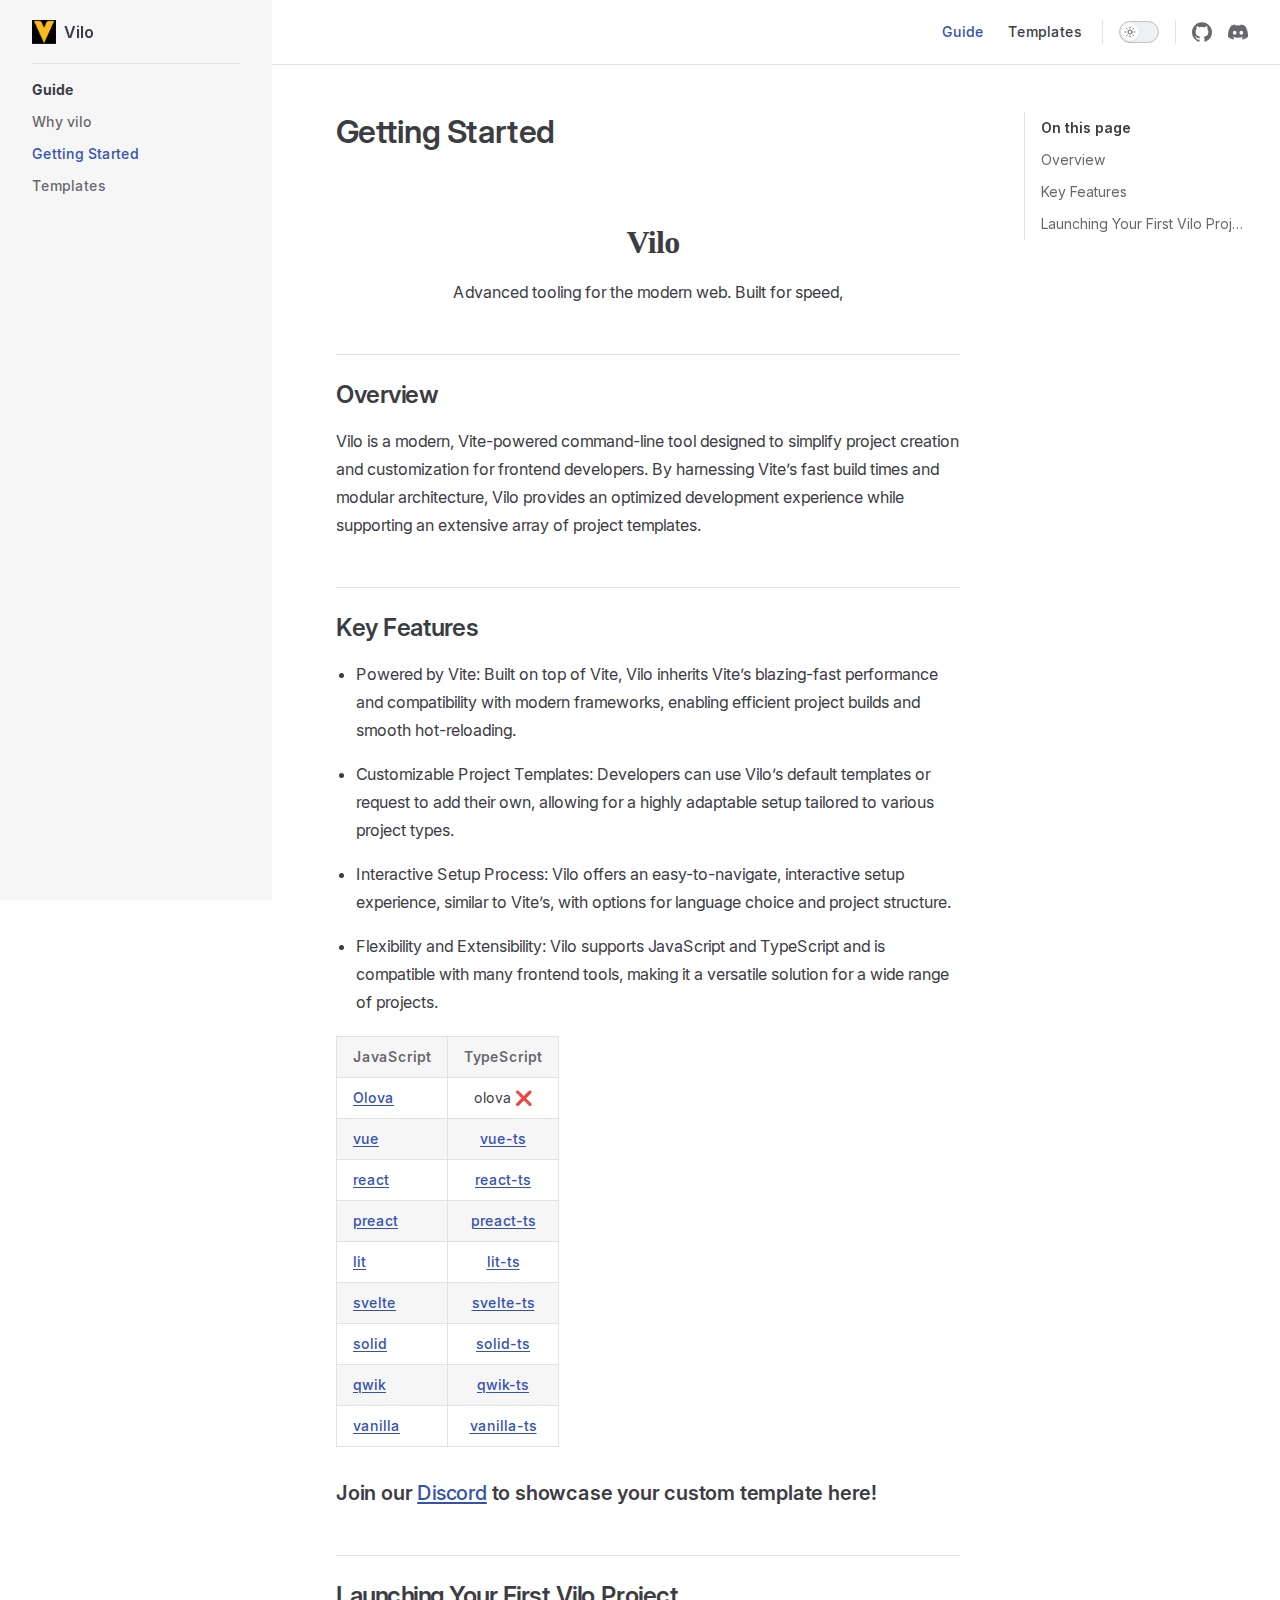
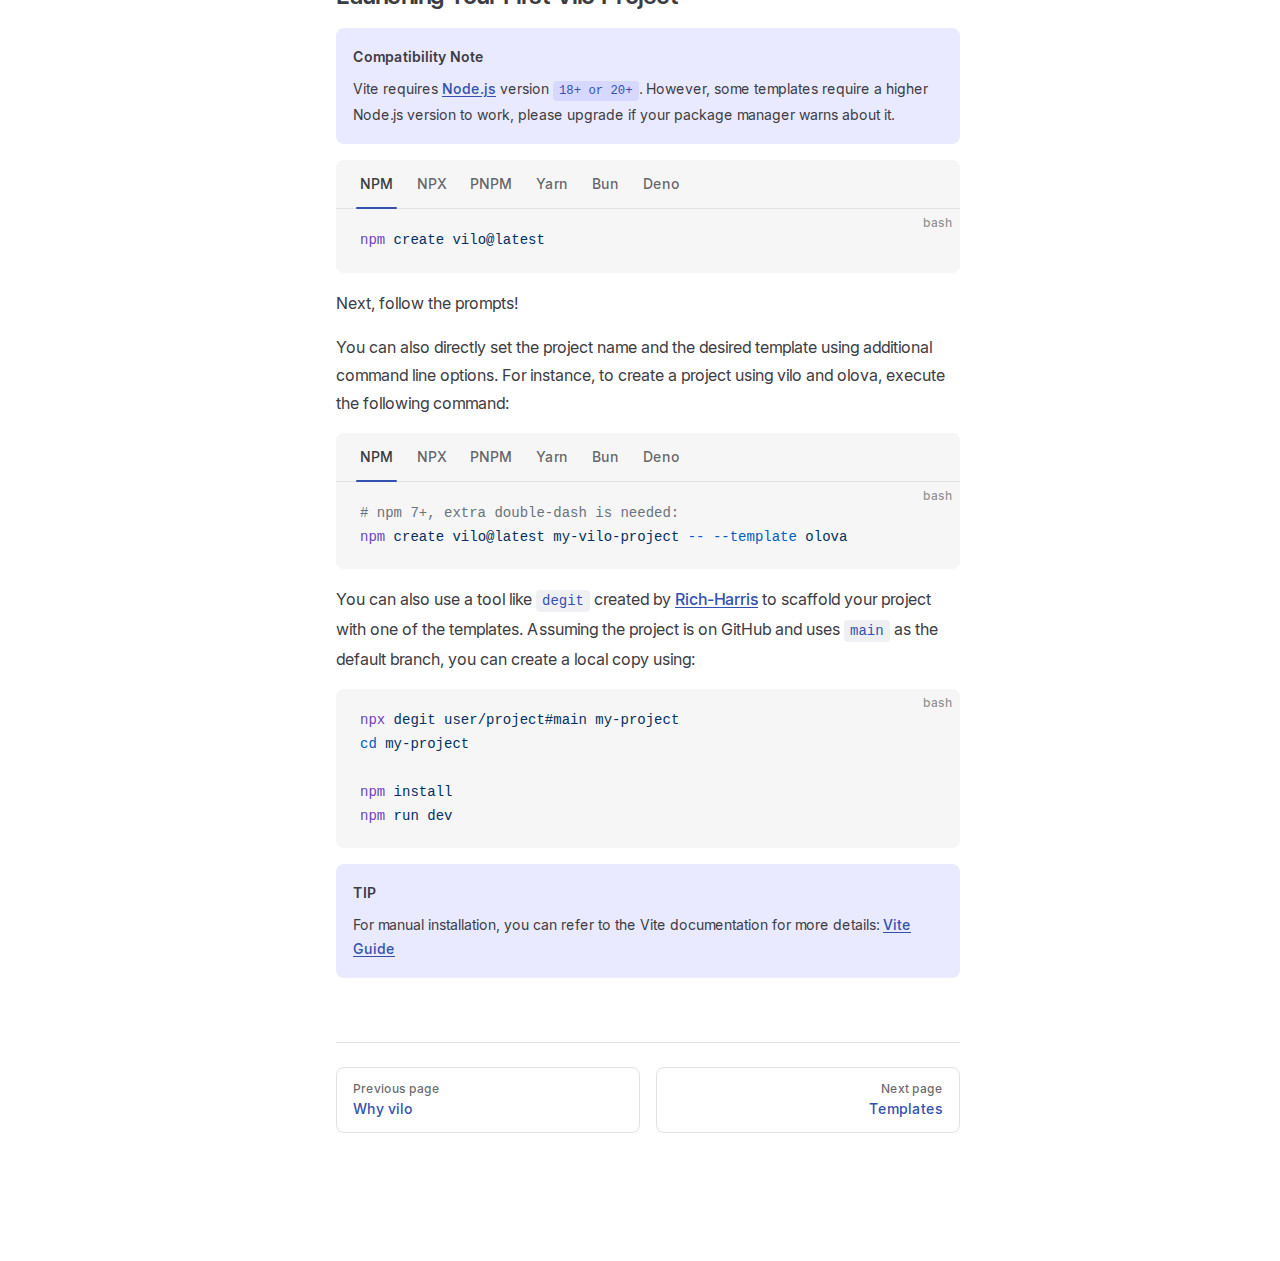
==== commit d89de139: "Update index.html" ====
--- a/index.html
+++ b/index.html
@@ -6,19 +6,19 @@
     <title>Getting Started | Vilo</title>
     <meta name="description" content="A VitePress Site">
     <meta name="generator" content="VitePress v1.4.1">
-    <link rel="preload stylesheet" href="/assets/style.DRTmC_im.css" as="style">
+    <link rel="preload stylesheet" href="./assets/style.DRTmC_im.css" as="style">
     
-    <script type="module" src="/assets/app.BZx3PMVR.js"></script>
-    <link rel="preload" href="/assets/inter-roman-latin.Di8DUHzh.woff2" as="font" type="font/woff2" crossorigin="">
-    <link rel="modulepreload" href="/assets/chunks/theme.DbPSDKbu.js">
-    <link rel="modulepreload" href="/assets/chunks/framework.CGHvQLJz.js">
-    <link rel="modulepreload" href="/assets/index.md.BdlXfbfx.lean.js">
-    <link rel="shortcut icon" href="/img/vilo.png">
+    <script type="module" src="./assets/app.BZx3PMVR.js"></script>
+    <link rel="preload" href="./assets/inter-roman-latin.Di8DUHzh.woff2" as="font" type="font/woff2" crossorigin="">
+    <link rel="modulepreload" href="./assets/chunks/theme.DbPSDKbu.js">
+    <link rel="modulepreload" href="./assets/chunks/framework.CGHvQLJz.js">
+    <link rel="modulepreload" href="./assets/index.md.BdlXfbfx.lean.js">
+    <link rel="shortcut icon" href="./vilo.png">
     <script id="check-dark-mode">(()=>{const e=localStorage.getItem("vitepress-theme-appearance")||"auto",a=window.matchMedia("(prefers-color-scheme: dark)").matches;(!e||e==="auto"?a:e==="dark")&&document.documentElement.classList.add("dark")})();</script>
     <script id="check-mac-os">document.documentElement.classList.toggle("mac",/Mac|iPhone|iPod|iPad/i.test(navigator.platform));</script>
   </head>
   <body>
-    <div id="app"><div class="Layout" data-v-5d98c3a5><!--[--><!--]--><!--[--><span tabindex="-1" data-v-0f60ec36></span><a href="#VPContent" class="VPSkipLink visually-hidden" data-v-0f60ec36> Skip to content </a><!--]--><!----><header class="VPNav" data-v-5d98c3a5 data-v-ae24b3ad><div class="VPNavBar" data-v-ae24b3ad data-v-6aa21345><div class="wrapper" data-v-6aa21345><div class="container" data-v-6aa21345><div class="title" data-v-6aa21345><div class="VPNavBarTitle has-sidebar" data-v-6aa21345 data-v-ab179fa1><a class="title" href="/" data-v-ab179fa1><!--[--><!--]--><!--[--><img class="VPImage logo" src="/img/vilo.png" alt data-v-8426fc1a><!--]--><span data-v-ab179fa1>Vilo</span><!--[--><!--]--></a></div></div><div class="content" data-v-6aa21345><div class="content-body" data-v-6aa21345><!--[--><!--]--><div class="VPNavBarSearch search" data-v-6aa21345><!----></div><nav aria-labelledby="main-nav-aria-label" class="VPNavBarMenu menu" data-v-6aa21345 data-v-dc692963><span id="main-nav-aria-label" class="visually-hidden" data-v-dc692963> Main Navigation </span><!--[--><!--[--><a class="VPLink link VPNavBarMenuLink active" href="/" tabindex="0" data-v-dc692963 data-v-e56f3d57><!--[--><span data-v-e56f3d57>Guide</span><!--]--></a><!--]--><!--[--><a class="VPLink link VPNavBarMenuLink" href="/templates.html" tabindex="0" data-v-dc692963 data-v-e56f3d57><!--[--><span data-v-e56f3d57>Templates</span><!--]--></a><!--]--><!--]--></nav><!----><div class="VPNavBarAppearance appearance" data-v-6aa21345 data-v-6c893767><button class="VPSwitch VPSwitchAppearance" type="button" role="switch" title aria-checked="false" data-v-6c893767 data-v-5337faa4 data-v-1d5665e3><span class="check" data-v-1d5665e3><span class="icon" data-v-1d5665e3><!--[--><span class="vpi-sun sun" data-v-5337faa4></span><span class="vpi-moon moon" data-v-5337faa4></span><!--]--></span></span></button></div><div class="VPSocialLinks VPNavBarSocialLinks social-links" data-v-6aa21345 data-v-0394ad82 data-v-7bc22406><!--[--><a class="VPSocialLink no-icon" href="https://github.com/vilojs/vilo" aria-label="github" target="_blank" rel="noopener" data-v-7bc22406 data-v-eee4e7cb><span class="vpi-social-github" /></a><a class="VPSocialLink no-icon" href="https://discord.com/invite/ZUcKggZhga" aria-label="discord" target="_blank" rel="noopener" data-v-7bc22406 data-v-eee4e7cb><span class="vpi-social-discord" /></a><!--]--></div><div class="VPFlyout VPNavBarExtra extra" data-v-6aa21345 data-v-bb2aa2f0 data-v-cf11d7a2><button type="button" class="button" aria-haspopup="true" aria-expanded="false" aria-label="extra navigation" data-v-cf11d7a2><span class="vpi-more-horizontal icon" data-v-cf11d7a2></span></button><div class="menu" data-v-cf11d7a2><div class="VPMenu" data-v-cf11d7a2 data-v-b98bc113><!----><!--[--><!--[--><!----><div class="group" data-v-bb2aa2f0><div class="item appearance" data-v-bb2aa2f0><p class="label" data-v-bb2aa2f0>Appearance</p><div class="appearance-action" data-v-bb2aa2f0><button class="VPSwitch VPSwitchAppearance" type="button" role="switch" title aria-checked="false" data-v-bb2aa2f0 data-v-5337faa4 data-v-1d5665e3><span class="check" data-v-1d5665e3><span class="icon" data-v-1d5665e3><!--[--><span class="vpi-sun sun" data-v-5337faa4></span><span class="vpi-moon moon" data-v-5337faa4></span><!--]--></span></span></button></div></div></div><div class="group" data-v-bb2aa2f0><div class="item social-links" data-v-bb2aa2f0><div class="VPSocialLinks social-links-list" data-v-bb2aa2f0 data-v-7bc22406><!--[--><a class="VPSocialLink no-icon" href="https://github.com/vilojs/vilo" aria-label="github" target="_blank" rel="noopener" data-v-7bc22406 data-v-eee4e7cb><span class="vpi-social-github" /></a><a class="VPSocialLink no-icon" href="https://discord.com/invite/ZUcKggZhga" aria-label="discord" target="_blank" rel="noopener" data-v-7bc22406 data-v-eee4e7cb><span class="vpi-social-discord" /></a><!--]--></div></div></div><!--]--><!--]--></div></div></div><!--[--><!--]--><button type="button" class="VPNavBarHamburger hamburger" aria-label="mobile navigation" aria-expanded="false" aria-controls="VPNavScreen" data-v-6aa21345 data-v-e5dd9c1c><span class="container" data-v-e5dd9c1c><span class="top" data-v-e5dd9c1c></span><span class="middle" data-v-e5dd9c1c></span><span class="bottom" data-v-e5dd9c1c></span></span></button></div></div></div></div><div class="divider" data-v-6aa21345><div class="divider-line" data-v-6aa21345></div></div></div><!----></header><div class="VPLocalNav has-sidebar empty" data-v-5d98c3a5 data-v-a6f0e41e><div class="container" data-v-a6f0e41e><button class="menu" aria-expanded="false" aria-controls="VPSidebarNav" data-v-a6f0e41e><span class="vpi-align-left menu-icon" data-v-a6f0e41e></span><span class="menu-text" data-v-a6f0e41e>Menu</span></button><div class="VPLocalNavOutlineDropdown" style="--vp-vh:0px;" data-v-a6f0e41e data-v-17a5e62e><button data-v-17a5e62e>Return to top</button><!----></div></div></div><aside class="VPSidebar" data-v-5d98c3a5 data-v-319d5ca6><div class="curtain" data-v-319d5ca6></div><nav class="nav" id="VPSidebarNav" aria-labelledby="sidebar-aria-label" tabindex="-1" data-v-319d5ca6><span class="visually-hidden" id="sidebar-aria-label" data-v-319d5ca6> Sidebar Navigation </span><!--[--><!--]--><!--[--><div class="no-transition group" data-v-c40bc020><section class="VPSidebarItem level-0 has-active" data-v-c40bc020 data-v-b7550ba0><div class="item" role="button" tabindex="0" data-v-b7550ba0><div class="indicator" data-v-b7550ba0></div><h2 class="text" data-v-b7550ba0>Guide</h2><!----></div><div class="items" data-v-b7550ba0><!--[--><div class="VPSidebarItem level-1 is-link" data-v-b7550ba0 data-v-b7550ba0><div class="item" data-v-b7550ba0><div class="indicator" data-v-b7550ba0></div><a class="VPLink link link" href="/why.html" data-v-b7550ba0><!--[--><p class="text" data-v-b7550ba0>Why vilo</p><!--]--></a><!----></div><!----></div><div class="VPSidebarItem level-1 is-link" data-v-b7550ba0 data-v-b7550ba0><div class="item" data-v-b7550ba0><div class="indicator" data-v-b7550ba0></div><a class="VPLink link link" href="/" data-v-b7550ba0><!--[--><p class="text" data-v-b7550ba0>Getting Started</p><!--]--></a><!----></div><!----></div><div class="VPSidebarItem level-1 is-link" data-v-b7550ba0 data-v-b7550ba0><div class="item" data-v-b7550ba0><div class="indicator" data-v-b7550ba0></div><a class="VPLink link link" href="/templates.html" data-v-b7550ba0><!--[--><p class="text" data-v-b7550ba0>Templates</p><!--]--></a><!----></div><!----></div><!--]--></div></section></div><!--]--><!--[--><!--]--></nav></aside><div class="VPContent has-sidebar" id="VPContent" data-v-5d98c3a5 data-v-1428d186><div class="VPDoc has-sidebar has-aside" data-v-1428d186 data-v-39a288b8><!--[--><!--]--><div class="container" data-v-39a288b8><div class="aside" data-v-39a288b8><div class="aside-curtain" data-v-39a288b8></div><div class="aside-container" data-v-39a288b8><div class="aside-content" data-v-39a288b8><div class="VPDocAside" data-v-39a288b8 data-v-3f215769><!--[--><!--]--><!--[--><!--]--><nav aria-labelledby="doc-outline-aria-label" class="VPDocAsideOutline" data-v-3f215769 data-v-a5bbad30><div class="content" data-v-a5bbad30><div class="outline-marker" data-v-a5bbad30></div><div aria-level="2" class="outline-title" id="doc-outline-aria-label" role="heading" data-v-a5bbad30>On this page</div><ul class="VPDocOutlineItem root" data-v-a5bbad30 data-v-b933a997><!--[--><!--]--></ul></div></nav><!--[--><!--]--><div class="spacer" data-v-3f215769></div><!--[--><!--]--><!----><!--[--><!--]--><!--[--><!--]--></div></div></div></div><div class="content" data-v-39a288b8><div class="content-container" data-v-39a288b8><!--[--><!--]--><main class="main" data-v-39a288b8><div style="position:relative;" class="vp-doc _" data-v-39a288b8><div><h1 id="getting-started" tabindex="-1">Getting Started <a class="header-anchor" href="#getting-started" aria-label="Permalink to &quot;Getting Started&quot;">​</a></h1><div class="img_continer"><img class="img" src="/img/vilo.png" alt=""></div><h1 class="title_h1">Vilo</h1><p class="center">Advanced tooling for the modern web. Built for speed,</p><h2 id="overview" tabindex="-1">Overview <a class="header-anchor" href="#overview" aria-label="Permalink to &quot;Overview&quot;">​</a></h2><p>Vilo is a modern, Vite-powered command-line tool designed to simplify project creation and customization for frontend developers. By harnessing Vite’s fast build times and modular architecture, Vilo provides an optimized development experience while supporting an extensive array of project templates.</p><h2 id="key-features" tabindex="-1">Key Features <a class="header-anchor" href="#key-features" aria-label="Permalink to &quot;Key Features&quot;">​</a></h2><ul><li><p>Powered by Vite: Built on top of Vite, Vilo inherits Vite’s blazing-fast performance and compatibility with modern frameworks, enabling efficient project builds and smooth hot-reloading.</p></li><li><p>Customizable Project Templates: Developers can use Vilo’s default templates or request to add their own, allowing for a highly adaptable setup tailored to various project types.</p></li><li><p>Interactive Setup Process: Vilo offers an easy-to-navigate, interactive setup experience, similar to Vite’s, with options for language choice and project structure.</p></li><li><p>Flexibility and Extensibility: Vilo supports JavaScript and TypeScript and is compatible with many frontend tools, making it a versatile solution for a wide range of projects.</p></li></ul><table tabindex="0"><thead><tr><th>JavaScript</th><th style="text-align:center;">TypeScript</th></tr></thead><tbody><tr><td><a href="https://olova.js.org" target="_blank" rel="noreferrer">Olova</a></td><td style="text-align:center;">olova ❌</td></tr><tr><td><a href="https://stackblitz.com/edit/vitejs-vite-2xxyzg?file=index.html&amp;terminal=dev" target="_blank" rel="noreferrer">vue</a></td><td style="text-align:center;"><a href="https://stackblitz.com/edit/vitejs-vite-ciaczg?file=index.html&amp;terminal=dev" target="_blank" rel="noreferrer">vue-ts</a></td></tr><tr><td><a href="https://stackblitz.com/edit/vitejs-vite-mxzccj?file=index.html&amp;terminal=dev" target="_blank" rel="noreferrer">react</a></td><td style="text-align:center;"><a href="https://stackblitz.com/edit/vitejs-vite-wmdh5b?file=index.html&amp;terminal=dev" target="_blank" rel="noreferrer">react-ts</a></td></tr><tr><td><a href="https://stackblitz.com/edit/vitejs-vite-bdryrn?file=index.html&amp;terminal=dev" target="_blank" rel="noreferrer">preact</a></td><td style="text-align:center;"><a href="https://stackblitz.com/edit/vitejs-vite-jujcfs?file=index.html&amp;terminal=dev" target="_blank" rel="noreferrer">preact-ts</a></td></tr><tr><td><a href="https://stackblitz.com/edit/vitejs-vite-6twryh?file=index.html&amp;terminal=dev" target="_blank" rel="noreferrer">lit</a></td><td style="text-align:center;"><a href="https://stackblitz.com/edit/vitejs-vite-ewws8e?file=index.html&amp;terminal=dev" target="_blank" rel="noreferrer">lit-ts</a></td></tr><tr><td><a href="https://stackblitz.com/edit/vitejs-vite-f2h9dz?file=index.html&amp;terminal=dev" target="_blank" rel="noreferrer">svelte</a></td><td style="text-align:center;"><a href="https://stackblitz.com/edit/vitejs-vite-z2bpxu?file=index.html&amp;terminal=dev" target="_blank" rel="noreferrer">svelte-ts</a></td></tr><tr><td><a href="https://stackblitz.com/edit/vitejs-vite-cwgjaa?file=index.html&amp;terminal=dev" target="_blank" rel="noreferrer">solid</a></td><td style="text-align:center;"><a href="https://stackblitz.com/edit/vitejs-vite-pq9ekk?file=index.html&amp;terminal=dev" target="_blank" rel="noreferrer">solid-ts</a></td></tr><tr><td><a href="https://stackblitz.com/edit/vitejs-vite-pjq3uw?file=index.html&amp;terminal=dev" target="_blank" rel="noreferrer">qwik</a></td><td style="text-align:center;"><a href="https://stackblitz.com/edit/vitejs-vite-wkjvhz?file=index.html&amp;terminal=dev" target="_blank" rel="noreferrer">qwik-ts</a></td></tr><tr><td><a href="https://stackblitz.com/edit/vitejs-vite-nhgarq?file=index.html&amp;terminal=dev" target="_blank" rel="noreferrer">vanilla</a></td><td style="text-align:center;"><a href="https://stackblitz.com/edit/vitejs-vite-5tzwuf?file=index.html&amp;terminal=dev" target="_blank" rel="noreferrer">vanilla-ts</a></td></tr></tbody></table><h3 id="join-our-discord-to-showcase-your-custom-template-here" tabindex="-1">Join our <a href="https://discord.com/invite/ZUcKggZhga" target="_blank" rel="noreferrer">Discord</a> to showcase your custom template here! <a class="header-anchor" href="#join-our-discord-to-showcase-your-custom-template-here" aria-label="Permalink to &quot;Join our [Discord](https://discord.com/invite/ZUcKggZhga) to showcase your custom template here!&quot;">​</a></h3><h2 id="launching-your-first-vilo-project" tabindex="-1">Launching Your First Vilo Project <a class="header-anchor" href="#launching-your-first-vilo-project" aria-label="Permalink to &quot;Launching Your First Vilo Project&quot;">​</a></h2><div class="tip custom-block"><p class="custom-block-title">Compatibility Note</p><p>Vite requires <a href="https://nodejs.org/en/" target="_blank" rel="noreferrer">Node.js</a> version <code>18+ or 20+</code>. However, some templates require a higher Node.js version to work, please upgrade if your package manager warns about it.</p></div><div class="vp-code-group vp-adaptive-theme"><div class="tabs"><input type="radio" name="group-05Ju_" id="tab-vJaLFUD" checked><label data-title="NPM" for="tab-vJaLFUD">NPM</label><input type="radio" name="group-05Ju_" id="tab-iFQIham"><label data-title="NPX" for="tab-iFQIham">NPX</label><input type="radio" name="group-05Ju_" id="tab-nc0Mh3r"><label data-title="PNPM" for="tab-nc0Mh3r">PNPM</label><input type="radio" name="group-05Ju_" id="tab-ZabohOE"><label data-title="Yarn" for="tab-ZabohOE">Yarn</label><input type="radio" name="group-05Ju_" id="tab-uAf0OUd"><label data-title="Bun" for="tab-uAf0OUd">Bun</label><input type="radio" name="group-05Ju_" id="tab-j9CaioD"><label data-title="Deno" for="tab-j9CaioD">Deno</label></div><div class="blocks"><div class="language-bash vp-adaptive-theme active"><button title="Copy Code" class="copy"></button><span class="lang">bash</span><pre class="shiki shiki-themes github-light github-dark vp-code" tabindex="0"><code><span class="line"><span style="--shiki-light:#6F42C1;--shiki-dark:#B392F0;">npm</span><span style="--shiki-light:#032F62;--shiki-dark:#9ECBFF;"> create</span><span style="--shiki-light:#032F62;--shiki-dark:#9ECBFF;"> vilo@latest</span></span></code></pre></div><div class="language-bash vp-adaptive-theme"><button title="Copy Code" class="copy"></button><span class="lang">bash</span><pre class="shiki shiki-themes github-light github-dark vp-code" tabindex="0"><code><span class="line"><span style="--shiki-light:#6F42C1;--shiki-dark:#B392F0;">npx</span><span style="--shiki-light:#032F62;--shiki-dark:#9ECBFF;"> vilo@latest</span></span></code></pre></div><div class="language-bash vp-adaptive-theme"><button title="Copy Code" class="copy"></button><span class="lang">bash</span><pre class="shiki shiki-themes github-light github-dark vp-code" tabindex="0"><code><span class="line"><span style="--shiki-light:#6F42C1;--shiki-dark:#B392F0;">pnpm</span><span style="--shiki-light:#032F62;--shiki-dark:#9ECBFF;"> create</span><span style="--shiki-light:#032F62;--shiki-dark:#9ECBFF;"> vilo@latest</span></span></code></pre></div><div class="language-bash vp-adaptive-theme"><button title="Copy Code" class="copy"></button><span class="lang">bash</span><pre class="shiki shiki-themes github-light github-dark vp-code" tabindex="0"><code><span class="line"><span style="--shiki-light:#6F42C1;--shiki-dark:#B392F0;">yarn</span><span style="--shiki-light:#032F62;--shiki-dark:#9ECBFF;"> create</span><span style="--shiki-light:#032F62;--shiki-dark:#9ECBFF;"> vilo@latest</span></span>
+    <div id="app"><div class="Layout" data-v-5d98c3a5><!--[--><!--]--><!--[--><span tabindex="-1" data-v-0f60ec36></span><a href="#VPContent" class="VPSkipLink visually-hidden" data-v-0f60ec36> Skip to content </a><!--]--><!----><header class="VPNav" data-v-5d98c3a5 data-v-ae24b3ad><div class="VPNavBar" data-v-ae24b3ad data-v-6aa21345><div class="wrapper" data-v-6aa21345><div class="container" data-v-6aa21345><div class="title" data-v-6aa21345><div class="VPNavBarTitle has-sidebar" data-v-6aa21345 data-v-ab179fa1><a class="title" href="/" data-v-ab179fa1><!--[--><!--]--><!--[--><img class="VPImage logo" src="./vilo.png" alt data-v-8426fc1a><!--]--><span data-v-ab179fa1>Vilo</span><!--[--><!--]--></a></div></div><div class="content" data-v-6aa21345><div class="content-body" data-v-6aa21345><!--[--><!--]--><div class="VPNavBarSearch search" data-v-6aa21345><!----></div><nav aria-labelledby="main-nav-aria-label" class="VPNavBarMenu menu" data-v-6aa21345 data-v-dc692963><span id="main-nav-aria-label" class="visually-hidden" data-v-dc692963> Main Navigation </span><!--[--><!--[--><a class="VPLink link VPNavBarMenuLink active" href="/" tabindex="0" data-v-dc692963 data-v-e56f3d57><!--[--><span data-v-e56f3d57>Guide</span><!--]--></a><!--]--><!--[--><a class="VPLink link VPNavBarMenuLink" href="/templates.html" tabindex="0" data-v-dc692963 data-v-e56f3d57><!--[--><span data-v-e56f3d57>Templates</span><!--]--></a><!--]--><!--]--></nav><!----><div class="VPNavBarAppearance appearance" data-v-6aa21345 data-v-6c893767><button class="VPSwitch VPSwitchAppearance" type="button" role="switch" title aria-checked="false" data-v-6c893767 data-v-5337faa4 data-v-1d5665e3><span class="check" data-v-1d5665e3><span class="icon" data-v-1d5665e3><!--[--><span class="vpi-sun sun" data-v-5337faa4></span><span class="vpi-moon moon" data-v-5337faa4></span><!--]--></span></span></button></div><div class="VPSocialLinks VPNavBarSocialLinks social-links" data-v-6aa21345 data-v-0394ad82 data-v-7bc22406><!--[--><a class="VPSocialLink no-icon" href="https://github.com/vilojs/vilo" aria-label="github" target="_blank" rel="noopener" data-v-7bc22406 data-v-eee4e7cb><span class="vpi-social-github" /></a><a class="VPSocialLink no-icon" href="https://discord.com/invite/ZUcKggZhga" aria-label="discord" target="_blank" rel="noopener" data-v-7bc22406 data-v-eee4e7cb><span class="vpi-social-discord" /></a><!--]--></div><div class="VPFlyout VPNavBarExtra extra" data-v-6aa21345 data-v-bb2aa2f0 data-v-cf11d7a2><button type="button" class="button" aria-haspopup="true" aria-expanded="false" aria-label="extra navigation" data-v-cf11d7a2><span class="vpi-more-horizontal icon" data-v-cf11d7a2></span></button><div class="menu" data-v-cf11d7a2><div class="VPMenu" data-v-cf11d7a2 data-v-b98bc113><!----><!--[--><!--[--><!----><div class="group" data-v-bb2aa2f0><div class="item appearance" data-v-bb2aa2f0><p class="label" data-v-bb2aa2f0>Appearance</p><div class="appearance-action" data-v-bb2aa2f0><button class="VPSwitch VPSwitchAppearance" type="button" role="switch" title aria-checked="false" data-v-bb2aa2f0 data-v-5337faa4 data-v-1d5665e3><span class="check" data-v-1d5665e3><span class="icon" data-v-1d5665e3><!--[--><span class="vpi-sun sun" data-v-5337faa4></span><span class="vpi-moon moon" data-v-5337faa4></span><!--]--></span></span></button></div></div></div><div class="group" data-v-bb2aa2f0><div class="item social-links" data-v-bb2aa2f0><div class="VPSocialLinks social-links-list" data-v-bb2aa2f0 data-v-7bc22406><!--[--><a class="VPSocialLink no-icon" href="https://github.com/vilojs/vilo" aria-label="github" target="_blank" rel="noopener" data-v-7bc22406 data-v-eee4e7cb><span class="vpi-social-github" /></a><a class="VPSocialLink no-icon" href="https://discord.com/invite/ZUcKggZhga" aria-label="discord" target="_blank" rel="noopener" data-v-7bc22406 data-v-eee4e7cb><span class="vpi-social-discord" /></a><!--]--></div></div></div><!--]--><!--]--></div></div></div><!--[--><!--]--><button type="button" class="VPNavBarHamburger hamburger" aria-label="mobile navigation" aria-expanded="false" aria-controls="VPNavScreen" data-v-6aa21345 data-v-e5dd9c1c><span class="container" data-v-e5dd9c1c><span class="top" data-v-e5dd9c1c></span><span class="middle" data-v-e5dd9c1c></span><span class="bottom" data-v-e5dd9c1c></span></span></button></div></div></div></div><div class="divider" data-v-6aa21345><div class="divider-line" data-v-6aa21345></div></div></div><!----></header><div class="VPLocalNav has-sidebar empty" data-v-5d98c3a5 data-v-a6f0e41e><div class="container" data-v-a6f0e41e><button class="menu" aria-expanded="false" aria-controls="VPSidebarNav" data-v-a6f0e41e><span class="vpi-align-left menu-icon" data-v-a6f0e41e></span><span class="menu-text" data-v-a6f0e41e>Menu</span></button><div class="VPLocalNavOutlineDropdown" style="--vp-vh:0px;" data-v-a6f0e41e data-v-17a5e62e><button data-v-17a5e62e>Return to top</button><!----></div></div></div><aside class="VPSidebar" data-v-5d98c3a5 data-v-319d5ca6><div class="curtain" data-v-319d5ca6></div><nav class="nav" id="VPSidebarNav" aria-labelledby="sidebar-aria-label" tabindex="-1" data-v-319d5ca6><span class="visually-hidden" id="sidebar-aria-label" data-v-319d5ca6> Sidebar Navigation </span><!--[--><!--]--><!--[--><div class="no-transition group" data-v-c40bc020><section class="VPSidebarItem level-0 has-active" data-v-c40bc020 data-v-b7550ba0><div class="item" role="button" tabindex="0" data-v-b7550ba0><div class="indicator" data-v-b7550ba0></div><h2 class="text" data-v-b7550ba0>Guide</h2><!----></div><div class="items" data-v-b7550ba0><!--[--><div class="VPSidebarItem level-1 is-link" data-v-b7550ba0 data-v-b7550ba0><div class="item" data-v-b7550ba0><div class="indicator" data-v-b7550ba0></div><a class="VPLink link link" href="/why.html" data-v-b7550ba0><!--[--><p class="text" data-v-b7550ba0>Why vilo</p><!--]--></a><!----></div><!----></div><div class="VPSidebarItem level-1 is-link" data-v-b7550ba0 data-v-b7550ba0><div class="item" data-v-b7550ba0><div class="indicator" data-v-b7550ba0></div><a class="VPLink link link" href="/" data-v-b7550ba0><!--[--><p class="text" data-v-b7550ba0>Getting Started</p><!--]--></a><!----></div><!----></div><div class="VPSidebarItem level-1 is-link" data-v-b7550ba0 data-v-b7550ba0><div class="item" data-v-b7550ba0><div class="indicator" data-v-b7550ba0></div><a class="VPLink link link" href="/templates.html" data-v-b7550ba0><!--[--><p class="text" data-v-b7550ba0>Templates</p><!--]--></a><!----></div><!----></div><!--]--></div></section></div><!--]--><!--[--><!--]--></nav></aside><div class="VPContent has-sidebar" id="VPContent" data-v-5d98c3a5 data-v-1428d186><div class="VPDoc has-sidebar has-aside" data-v-1428d186 data-v-39a288b8><!--[--><!--]--><div class="container" data-v-39a288b8><div class="aside" data-v-39a288b8><div class="aside-curtain" data-v-39a288b8></div><div class="aside-container" data-v-39a288b8><div class="aside-content" data-v-39a288b8><div class="VPDocAside" data-v-39a288b8 data-v-3f215769><!--[--><!--]--><!--[--><!--]--><nav aria-labelledby="doc-outline-aria-label" class="VPDocAsideOutline" data-v-3f215769 data-v-a5bbad30><div class="content" data-v-a5bbad30><div class="outline-marker" data-v-a5bbad30></div><div aria-level="2" class="outline-title" id="doc-outline-aria-label" role="heading" data-v-a5bbad30>On this page</div><ul class="VPDocOutlineItem root" data-v-a5bbad30 data-v-b933a997><!--[--><!--]--></ul></div></nav><!--[--><!--]--><div class="spacer" data-v-3f215769></div><!--[--><!--]--><!----><!--[--><!--]--><!--[--><!--]--></div></div></div></div><div class="content" data-v-39a288b8><div class="content-container" data-v-39a288b8><!--[--><!--]--><main class="main" data-v-39a288b8><div style="position:relative;" class="vp-doc _" data-v-39a288b8><div><h1 id="getting-started" tabindex="-1">Getting Started <a class="header-anchor" href="#getting-started" aria-label="Permalink to &quot;Getting Started&quot;">​</a></h1><div class="img_continer"><img class="img" src="/img/vilo.png" alt=""></div><h1 class="title_h1">Vilo</h1><p class="center">Advanced tooling for the modern web. Built for speed,</p><h2 id="overview" tabindex="-1">Overview <a class="header-anchor" href="#overview" aria-label="Permalink to &quot;Overview&quot;">​</a></h2><p>Vilo is a modern, Vite-powered command-line tool designed to simplify project creation and customization for frontend developers. By harnessing Vite’s fast build times and modular architecture, Vilo provides an optimized development experience while supporting an extensive array of project templates.</p><h2 id="key-features" tabindex="-1">Key Features <a class="header-anchor" href="#key-features" aria-label="Permalink to &quot;Key Features&quot;">​</a></h2><ul><li><p>Powered by Vite: Built on top of Vite, Vilo inherits Vite’s blazing-fast performance and compatibility with modern frameworks, enabling efficient project builds and smooth hot-reloading.</p></li><li><p>Customizable Project Templates: Developers can use Vilo’s default templates or request to add their own, allowing for a highly adaptable setup tailored to various project types.</p></li><li><p>Interactive Setup Process: Vilo offers an easy-to-navigate, interactive setup experience, similar to Vite’s, with options for language choice and project structure.</p></li><li><p>Flexibility and Extensibility: Vilo supports JavaScript and TypeScript and is compatible with many frontend tools, making it a versatile solution for a wide range of projects.</p></li></ul><table tabindex="0"><thead><tr><th>JavaScript</th><th style="text-align:center;">TypeScript</th></tr></thead><tbody><tr><td><a href="https://olova.js.org" target="_blank" rel="noreferrer">Olova</a></td><td style="text-align:center;">olova ❌</td></tr><tr><td><a href="https://stackblitz.com/edit/vitejs-vite-2xxyzg?file=index.html&amp;terminal=dev" target="_blank" rel="noreferrer">vue</a></td><td style="text-align:center;"><a href="https://stackblitz.com/edit/vitejs-vite-ciaczg?file=index.html&amp;terminal=dev" target="_blank" rel="noreferrer">vue-ts</a></td></tr><tr><td><a href="https://stackblitz.com/edit/vitejs-vite-mxzccj?file=index.html&amp;terminal=dev" target="_blank" rel="noreferrer">react</a></td><td style="text-align:center;"><a href="https://stackblitz.com/edit/vitejs-vite-wmdh5b?file=index.html&amp;terminal=dev" target="_blank" rel="noreferrer">react-ts</a></td></tr><tr><td><a href="https://stackblitz.com/edit/vitejs-vite-bdryrn?file=index.html&amp;terminal=dev" target="_blank" rel="noreferrer">preact</a></td><td style="text-align:center;"><a href="https://stackblitz.com/edit/vitejs-vite-jujcfs?file=index.html&amp;terminal=dev" target="_blank" rel="noreferrer">preact-ts</a></td></tr><tr><td><a href="https://stackblitz.com/edit/vitejs-vite-6twryh?file=index.html&amp;terminal=dev" target="_blank" rel="noreferrer">lit</a></td><td style="text-align:center;"><a href="https://stackblitz.com/edit/vitejs-vite-ewws8e?file=index.html&amp;terminal=dev" target="_blank" rel="noreferrer">lit-ts</a></td></tr><tr><td><a href="https://stackblitz.com/edit/vitejs-vite-f2h9dz?file=index.html&amp;terminal=dev" target="_blank" rel="noreferrer">svelte</a></td><td style="text-align:center;"><a href="https://stackblitz.com/edit/vitejs-vite-z2bpxu?file=index.html&amp;terminal=dev" target="_blank" rel="noreferrer">svelte-ts</a></td></tr><tr><td><a href="https://stackblitz.com/edit/vitejs-vite-cwgjaa?file=index.html&amp;terminal=dev" target="_blank" rel="noreferrer">solid</a></td><td style="text-align:center;"><a href="https://stackblitz.com/edit/vitejs-vite-pq9ekk?file=index.html&amp;terminal=dev" target="_blank" rel="noreferrer">solid-ts</a></td></tr><tr><td><a href="https://stackblitz.com/edit/vitejs-vite-pjq3uw?file=index.html&amp;terminal=dev" target="_blank" rel="noreferrer">qwik</a></td><td style="text-align:center;"><a href="https://stackblitz.com/edit/vitejs-vite-wkjvhz?file=index.html&amp;terminal=dev" target="_blank" rel="noreferrer">qwik-ts</a></td></tr><tr><td><a href="https://stackblitz.com/edit/vitejs-vite-nhgarq?file=index.html&amp;terminal=dev" target="_blank" rel="noreferrer">vanilla</a></td><td style="text-align:center;"><a href="https://stackblitz.com/edit/vitejs-vite-5tzwuf?file=index.html&amp;terminal=dev" target="_blank" rel="noreferrer">vanilla-ts</a></td></tr></tbody></table><h3 id="join-our-discord-to-showcase-your-custom-template-here" tabindex="-1">Join our <a href="https://discord.com/invite/ZUcKggZhga" target="_blank" rel="noreferrer">Discord</a> to showcase your custom template here! <a class="header-anchor" href="#join-our-discord-to-showcase-your-custom-template-here" aria-label="Permalink to &quot;Join our [Discord](https://discord.com/invite/ZUcKggZhga) to showcase your custom template here!&quot;">​</a></h3><h2 id="launching-your-first-vilo-project" tabindex="-1">Launching Your First Vilo Project <a class="header-anchor" href="#launching-your-first-vilo-project" aria-label="Permalink to &quot;Launching Your First Vilo Project&quot;">​</a></h2><div class="tip custom-block"><p class="custom-block-title">Compatibility Note</p><p>Vite requires <a href="https://nodejs.org/en/" target="_blank" rel="noreferrer">Node.js</a> version <code>18+ or 20+</code>. However, some templates require a higher Node.js version to work, please upgrade if your package manager warns about it.</p></div><div class="vp-code-group vp-adaptive-theme"><div class="tabs"><input type="radio" name="group-05Ju_" id="tab-vJaLFUD" checked><label data-title="NPM" for="tab-vJaLFUD">NPM</label><input type="radio" name="group-05Ju_" id="tab-iFQIham"><label data-title="NPX" for="tab-iFQIham">NPX</label><input type="radio" name="group-05Ju_" id="tab-nc0Mh3r"><label data-title="PNPM" for="tab-nc0Mh3r">PNPM</label><input type="radio" name="group-05Ju_" id="tab-ZabohOE"><label data-title="Yarn" for="tab-ZabohOE">Yarn</label><input type="radio" name="group-05Ju_" id="tab-uAf0OUd"><label data-title="Bun" for="tab-uAf0OUd">Bun</label><input type="radio" name="group-05Ju_" id="tab-j9CaioD"><label data-title="Deno" for="tab-j9CaioD">Deno</label></div><div class="blocks"><div class="language-bash vp-adaptive-theme active"><button title="Copy Code" class="copy"></button><span class="lang">bash</span><pre class="shiki shiki-themes github-light github-dark vp-code" tabindex="0"><code><span class="line"><span style="--shiki-light:#6F42C1;--shiki-dark:#B392F0;">npm</span><span style="--shiki-light:#032F62;--shiki-dark:#9ECBFF;"> create</span><span style="--shiki-light:#032F62;--shiki-dark:#9ECBFF;"> vilo@latest</span></span></code></pre></div><div class="language-bash vp-adaptive-theme"><button title="Copy Code" class="copy"></button><span class="lang">bash</span><pre class="shiki shiki-themes github-light github-dark vp-code" tabindex="0"><code><span class="line"><span style="--shiki-light:#6F42C1;--shiki-dark:#B392F0;">npx</span><span style="--shiki-light:#032F62;--shiki-dark:#9ECBFF;"> vilo@latest</span></span></code></pre></div><div class="language-bash vp-adaptive-theme"><button title="Copy Code" class="copy"></button><span class="lang">bash</span><pre class="shiki shiki-themes github-light github-dark vp-code" tabindex="0"><code><span class="line"><span style="--shiki-light:#6F42C1;--shiki-dark:#B392F0;">pnpm</span><span style="--shiki-light:#032F62;--shiki-dark:#9ECBFF;"> create</span><span style="--shiki-light:#032F62;--shiki-dark:#9ECBFF;"> vilo@latest</span></span></code></pre></div><div class="language-bash vp-adaptive-theme"><button title="Copy Code" class="copy"></button><span class="lang">bash</span><pre class="shiki shiki-themes github-light github-dark vp-code" tabindex="0"><code><span class="line"><span style="--shiki-light:#6F42C1;--shiki-dark:#B392F0;">yarn</span><span style="--shiki-light:#032F62;--shiki-dark:#9ECBFF;"> create</span><span style="--shiki-light:#032F62;--shiki-dark:#9ECBFF;"> vilo@latest</span></span>
 <span class="line"><span style="--shiki-light:#6A737D;--shiki-dark:#6A737D;"># coming soon...</span></span></code></pre></div><div class="language-bash vp-adaptive-theme"><button title="Copy Code" class="copy"></button><span class="lang">bash</span><pre class="shiki shiki-themes github-light github-dark vp-code" tabindex="0"><code><span class="line"><span style="--shiki-light:#6F42C1;--shiki-dark:#B392F0;">bun</span><span style="--shiki-light:#032F62;--shiki-dark:#9ECBFF;"> create</span><span style="--shiki-light:#032F62;--shiki-dark:#9ECBFF;"> vilo@latest</span></span>
 <span class="line"><span style="--shiki-light:#6A737D;--shiki-dark:#6A737D;"># coming soon...</span></span></code></pre></div><div class="language-bash vp-adaptive-theme"><button title="Copy Code" class="copy"></button><span class="lang">bash</span><pre class="shiki shiki-themes github-light github-dark vp-code" tabindex="0"><code><span class="line"><span style="--shiki-light:#6F42C1;--shiki-dark:#B392F0;">deno</span><span style="--shiki-light:#032F62;--shiki-dark:#9ECBFF;"> create</span><span style="--shiki-light:#032F62;--shiki-dark:#9ECBFF;"> vilo@latest</span></span>
 <span class="line"><span style="--shiki-light:#6A737D;--shiki-dark:#6A737D;"># coming soon...</span></span></code></pre></div></div></div><p>Next, follow the prompts!</p><p>You can also directly set the project name and the desired template using additional command line options. For instance, to create a project using vilo and olova, execute the following command:</p><div class="vp-code-group vp-adaptive-theme"><div class="tabs"><input type="radio" name="group-VgqUu" id="tab-E8BbFjk" checked><label data-title="NPM" for="tab-E8BbFjk">NPM</label><input type="radio" name="group-VgqUu" id="tab-e9JRBwo"><label data-title="NPX" for="tab-e9JRBwo">NPX</label><input type="radio" name="group-VgqUu" id="tab-waSAFX6"><label data-title="PNPM" for="tab-waSAFX6">PNPM</label><input type="radio" name="group-VgqUu" id="tab-UhSFuDh"><label data-title="Yarn" for="tab-UhSFuDh">Yarn</label><input type="radio" name="group-VgqUu" id="tab-LTVOloh"><label data-title="Bun" for="tab-LTVOloh">Bun</label><input type="radio" name="group-VgqUu" id="tab-B3iA74O"><label data-title="Deno" for="tab-B3iA74O">Deno</label></div><div class="blocks"><div class="language-bash vp-adaptive-theme active"><button title="Copy Code" class="copy"></button><span class="lang">bash</span><pre class="shiki shiki-themes github-light github-dark vp-code" tabindex="0"><code><span class="line"><span style="--shiki-light:#6A737D;--shiki-dark:#6A737D;"># npm 7+, extra double-dash is needed:</span></span>
@@ -33,4 +33,4 @@
     <script>window.__VP_HASH_MAP__=JSON.parse("{\"index.md\":\"BdlXfbfx\",\"templates.md\":\"D61p-WF1\",\"why.md\":\"DLtPyKjb\"}");window.__VP_SITE_DATA__=JSON.parse("{\"lang\":\"en-US\",\"dir\":\"ltr\",\"title\":\"Vilo\",\"description\":\"A VitePress Site\",\"base\":\"/\",\"head\":[],\"router\":{\"prefetchLinks\":true},\"appearance\":true,\"themeConfig\":{\"logo\":\"/img/vilo.png\",\"nav\":[{\"text\":\"Guide\",\"link\":\"/\"},{\"text\":\"Templates\",\"link\":\"/templates\"}],\"sidebar\":[{\"text\":\"Guide\",\"items\":[{\"text\":\"Why vilo\",\"link\":\"/why\"},{\"text\":\"Getting Started\",\"link\":\"/\"},{\"text\":\"Templates\",\"link\":\"/templates\"}]}],\"socialLinks\":[{\"icon\":\"github\",\"link\":\"https://github.com/vilojs/vilo\"},{\"icon\":\"discord\",\"link\":\"https://discord.com/invite/ZUcKggZhga\"}]},\"locales\":{},\"scrollOffset\":134,\"cleanUrls\":false}");</script>
     
   </body>
-</html>+</html>
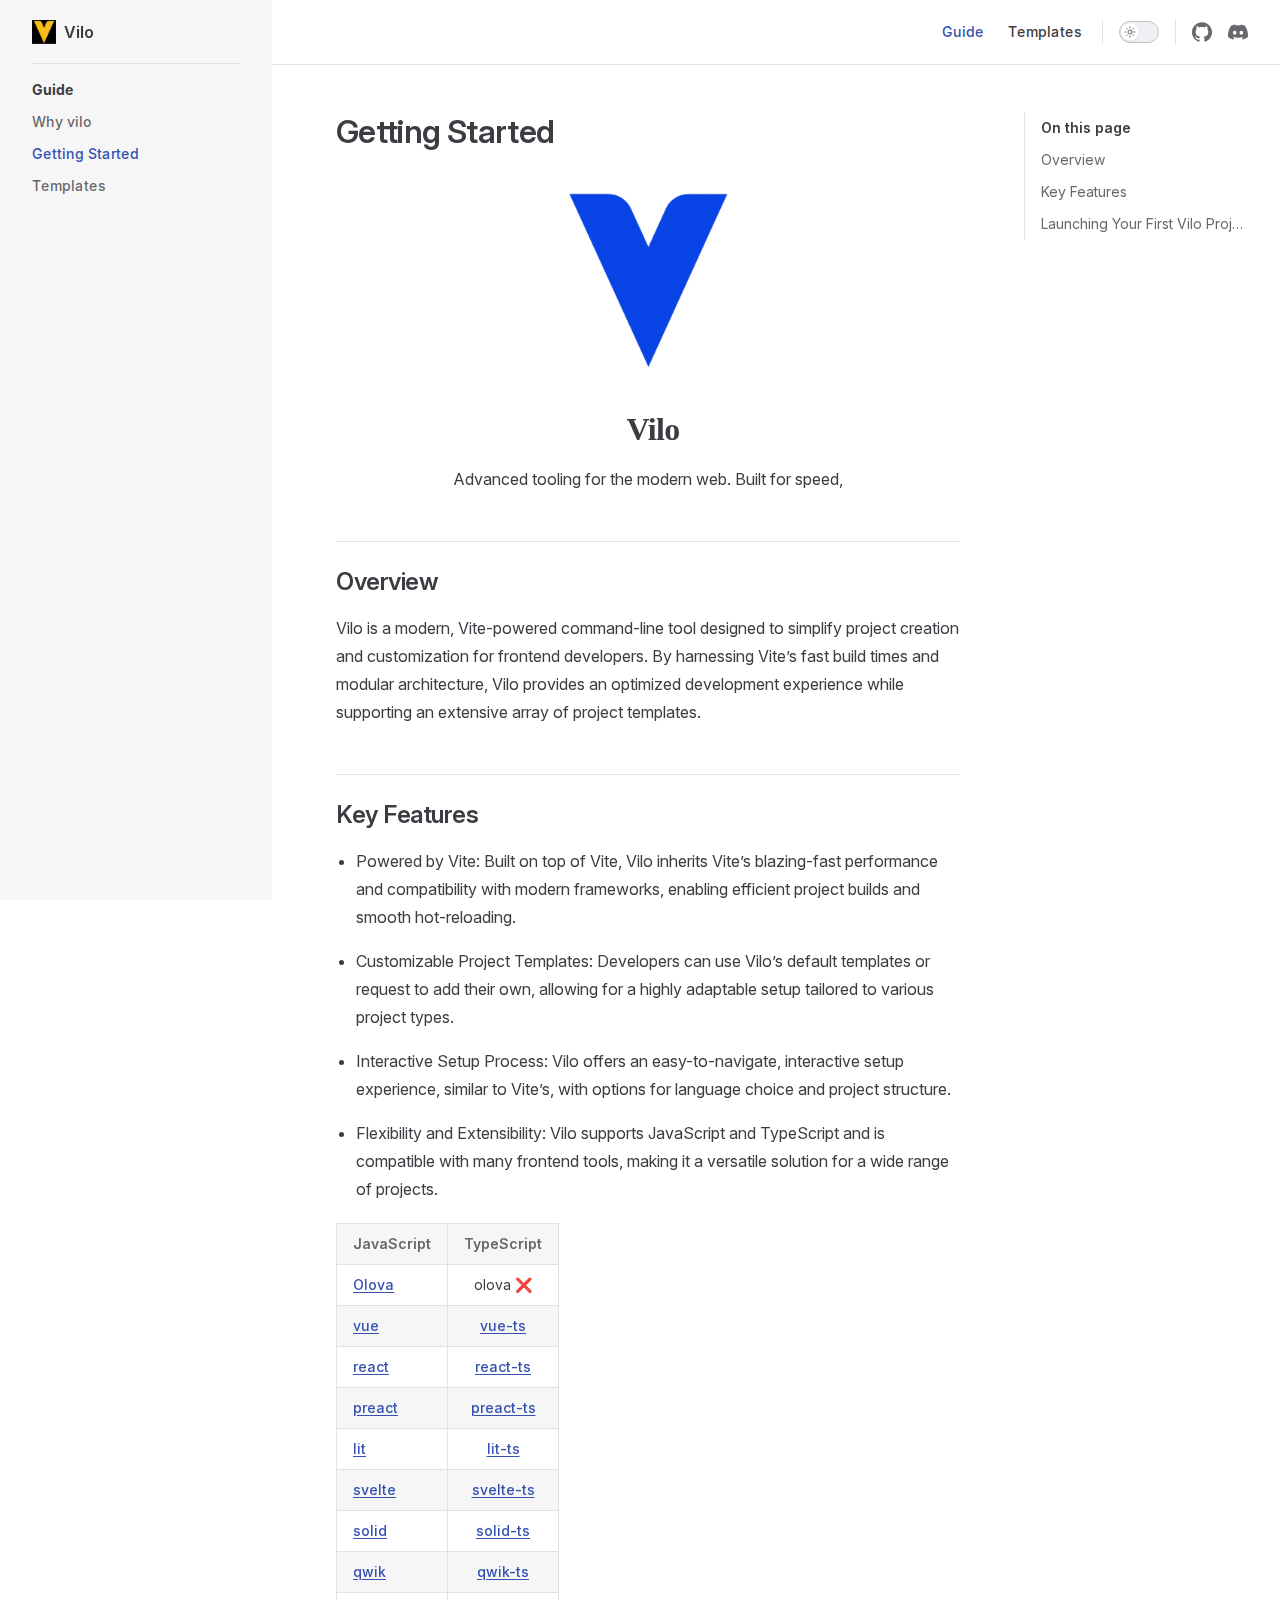
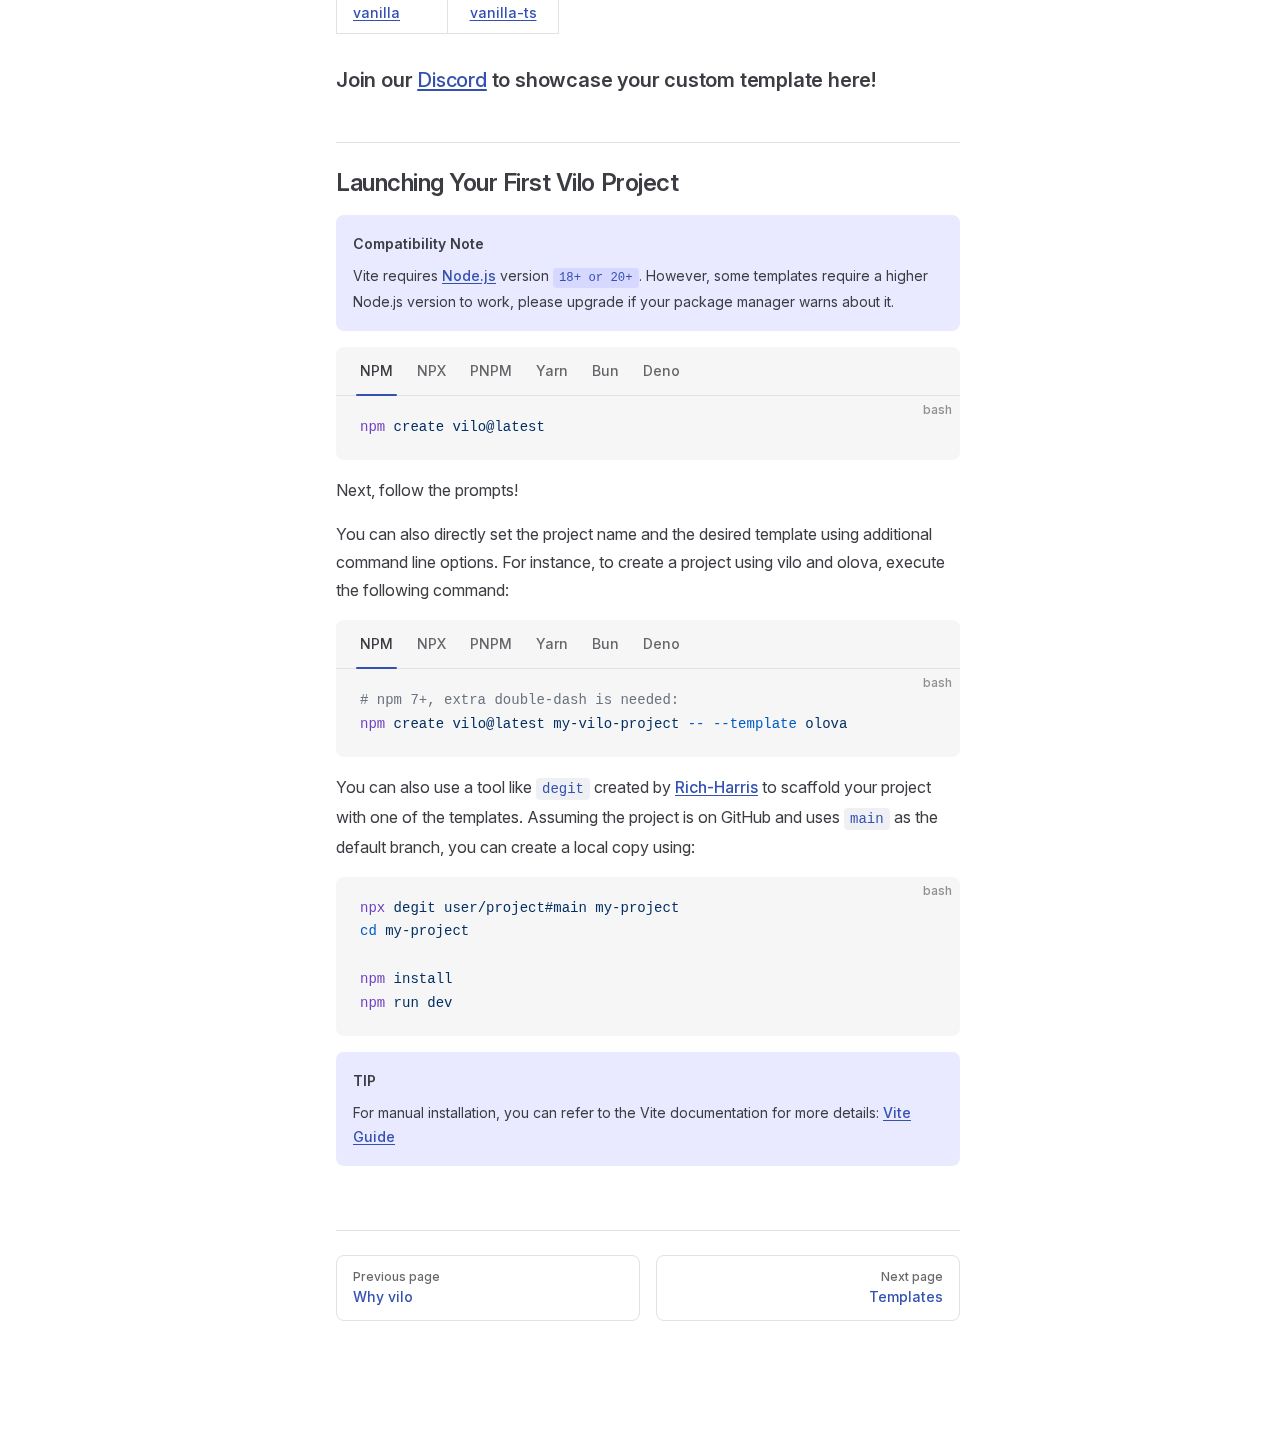
==== commit 5a6a0428: "Update index.html" ====
--- a/index.html
+++ b/index.html
@@ -18,7 +18,7 @@
     <script id="check-mac-os">document.documentElement.classList.toggle("mac",/Mac|iPhone|iPod|iPad/i.test(navigator.platform));</script>
   </head>
   <body>
-    <div id="app"><div class="Layout" data-v-5d98c3a5><!--[--><!--]--><!--[--><span tabindex="-1" data-v-0f60ec36></span><a href="#VPContent" class="VPSkipLink visually-hidden" data-v-0f60ec36> Skip to content </a><!--]--><!----><header class="VPNav" data-v-5d98c3a5 data-v-ae24b3ad><div class="VPNavBar" data-v-ae24b3ad data-v-6aa21345><div class="wrapper" data-v-6aa21345><div class="container" data-v-6aa21345><div class="title" data-v-6aa21345><div class="VPNavBarTitle has-sidebar" data-v-6aa21345 data-v-ab179fa1><a class="title" href="/" data-v-ab179fa1><!--[--><!--]--><!--[--><img class="VPImage logo" src="./vilo.png" alt data-v-8426fc1a><!--]--><span data-v-ab179fa1>Vilo</span><!--[--><!--]--></a></div></div><div class="content" data-v-6aa21345><div class="content-body" data-v-6aa21345><!--[--><!--]--><div class="VPNavBarSearch search" data-v-6aa21345><!----></div><nav aria-labelledby="main-nav-aria-label" class="VPNavBarMenu menu" data-v-6aa21345 data-v-dc692963><span id="main-nav-aria-label" class="visually-hidden" data-v-dc692963> Main Navigation </span><!--[--><!--[--><a class="VPLink link VPNavBarMenuLink active" href="/" tabindex="0" data-v-dc692963 data-v-e56f3d57><!--[--><span data-v-e56f3d57>Guide</span><!--]--></a><!--]--><!--[--><a class="VPLink link VPNavBarMenuLink" href="/templates.html" tabindex="0" data-v-dc692963 data-v-e56f3d57><!--[--><span data-v-e56f3d57>Templates</span><!--]--></a><!--]--><!--]--></nav><!----><div class="VPNavBarAppearance appearance" data-v-6aa21345 data-v-6c893767><button class="VPSwitch VPSwitchAppearance" type="button" role="switch" title aria-checked="false" data-v-6c893767 data-v-5337faa4 data-v-1d5665e3><span class="check" data-v-1d5665e3><span class="icon" data-v-1d5665e3><!--[--><span class="vpi-sun sun" data-v-5337faa4></span><span class="vpi-moon moon" data-v-5337faa4></span><!--]--></span></span></button></div><div class="VPSocialLinks VPNavBarSocialLinks social-links" data-v-6aa21345 data-v-0394ad82 data-v-7bc22406><!--[--><a class="VPSocialLink no-icon" href="https://github.com/vilojs/vilo" aria-label="github" target="_blank" rel="noopener" data-v-7bc22406 data-v-eee4e7cb><span class="vpi-social-github" /></a><a class="VPSocialLink no-icon" href="https://discord.com/invite/ZUcKggZhga" aria-label="discord" target="_blank" rel="noopener" data-v-7bc22406 data-v-eee4e7cb><span class="vpi-social-discord" /></a><!--]--></div><div class="VPFlyout VPNavBarExtra extra" data-v-6aa21345 data-v-bb2aa2f0 data-v-cf11d7a2><button type="button" class="button" aria-haspopup="true" aria-expanded="false" aria-label="extra navigation" data-v-cf11d7a2><span class="vpi-more-horizontal icon" data-v-cf11d7a2></span></button><div class="menu" data-v-cf11d7a2><div class="VPMenu" data-v-cf11d7a2 data-v-b98bc113><!----><!--[--><!--[--><!----><div class="group" data-v-bb2aa2f0><div class="item appearance" data-v-bb2aa2f0><p class="label" data-v-bb2aa2f0>Appearance</p><div class="appearance-action" data-v-bb2aa2f0><button class="VPSwitch VPSwitchAppearance" type="button" role="switch" title aria-checked="false" data-v-bb2aa2f0 data-v-5337faa4 data-v-1d5665e3><span class="check" data-v-1d5665e3><span class="icon" data-v-1d5665e3><!--[--><span class="vpi-sun sun" data-v-5337faa4></span><span class="vpi-moon moon" data-v-5337faa4></span><!--]--></span></span></button></div></div></div><div class="group" data-v-bb2aa2f0><div class="item social-links" data-v-bb2aa2f0><div class="VPSocialLinks social-links-list" data-v-bb2aa2f0 data-v-7bc22406><!--[--><a class="VPSocialLink no-icon" href="https://github.com/vilojs/vilo" aria-label="github" target="_blank" rel="noopener" data-v-7bc22406 data-v-eee4e7cb><span class="vpi-social-github" /></a><a class="VPSocialLink no-icon" href="https://discord.com/invite/ZUcKggZhga" aria-label="discord" target="_blank" rel="noopener" data-v-7bc22406 data-v-eee4e7cb><span class="vpi-social-discord" /></a><!--]--></div></div></div><!--]--><!--]--></div></div></div><!--[--><!--]--><button type="button" class="VPNavBarHamburger hamburger" aria-label="mobile navigation" aria-expanded="false" aria-controls="VPNavScreen" data-v-6aa21345 data-v-e5dd9c1c><span class="container" data-v-e5dd9c1c><span class="top" data-v-e5dd9c1c></span><span class="middle" data-v-e5dd9c1c></span><span class="bottom" data-v-e5dd9c1c></span></span></button></div></div></div></div><div class="divider" data-v-6aa21345><div class="divider-line" data-v-6aa21345></div></div></div><!----></header><div class="VPLocalNav has-sidebar empty" data-v-5d98c3a5 data-v-a6f0e41e><div class="container" data-v-a6f0e41e><button class="menu" aria-expanded="false" aria-controls="VPSidebarNav" data-v-a6f0e41e><span class="vpi-align-left menu-icon" data-v-a6f0e41e></span><span class="menu-text" data-v-a6f0e41e>Menu</span></button><div class="VPLocalNavOutlineDropdown" style="--vp-vh:0px;" data-v-a6f0e41e data-v-17a5e62e><button data-v-17a5e62e>Return to top</button><!----></div></div></div><aside class="VPSidebar" data-v-5d98c3a5 data-v-319d5ca6><div class="curtain" data-v-319d5ca6></div><nav class="nav" id="VPSidebarNav" aria-labelledby="sidebar-aria-label" tabindex="-1" data-v-319d5ca6><span class="visually-hidden" id="sidebar-aria-label" data-v-319d5ca6> Sidebar Navigation </span><!--[--><!--]--><!--[--><div class="no-transition group" data-v-c40bc020><section class="VPSidebarItem level-0 has-active" data-v-c40bc020 data-v-b7550ba0><div class="item" role="button" tabindex="0" data-v-b7550ba0><div class="indicator" data-v-b7550ba0></div><h2 class="text" data-v-b7550ba0>Guide</h2><!----></div><div class="items" data-v-b7550ba0><!--[--><div class="VPSidebarItem level-1 is-link" data-v-b7550ba0 data-v-b7550ba0><div class="item" data-v-b7550ba0><div class="indicator" data-v-b7550ba0></div><a class="VPLink link link" href="/why.html" data-v-b7550ba0><!--[--><p class="text" data-v-b7550ba0>Why vilo</p><!--]--></a><!----></div><!----></div><div class="VPSidebarItem level-1 is-link" data-v-b7550ba0 data-v-b7550ba0><div class="item" data-v-b7550ba0><div class="indicator" data-v-b7550ba0></div><a class="VPLink link link" href="/" data-v-b7550ba0><!--[--><p class="text" data-v-b7550ba0>Getting Started</p><!--]--></a><!----></div><!----></div><div class="VPSidebarItem level-1 is-link" data-v-b7550ba0 data-v-b7550ba0><div class="item" data-v-b7550ba0><div class="indicator" data-v-b7550ba0></div><a class="VPLink link link" href="/templates.html" data-v-b7550ba0><!--[--><p class="text" data-v-b7550ba0>Templates</p><!--]--></a><!----></div><!----></div><!--]--></div></section></div><!--]--><!--[--><!--]--></nav></aside><div class="VPContent has-sidebar" id="VPContent" data-v-5d98c3a5 data-v-1428d186><div class="VPDoc has-sidebar has-aside" data-v-1428d186 data-v-39a288b8><!--[--><!--]--><div class="container" data-v-39a288b8><div class="aside" data-v-39a288b8><div class="aside-curtain" data-v-39a288b8></div><div class="aside-container" data-v-39a288b8><div class="aside-content" data-v-39a288b8><div class="VPDocAside" data-v-39a288b8 data-v-3f215769><!--[--><!--]--><!--[--><!--]--><nav aria-labelledby="doc-outline-aria-label" class="VPDocAsideOutline" data-v-3f215769 data-v-a5bbad30><div class="content" data-v-a5bbad30><div class="outline-marker" data-v-a5bbad30></div><div aria-level="2" class="outline-title" id="doc-outline-aria-label" role="heading" data-v-a5bbad30>On this page</div><ul class="VPDocOutlineItem root" data-v-a5bbad30 data-v-b933a997><!--[--><!--]--></ul></div></nav><!--[--><!--]--><div class="spacer" data-v-3f215769></div><!--[--><!--]--><!----><!--[--><!--]--><!--[--><!--]--></div></div></div></div><div class="content" data-v-39a288b8><div class="content-container" data-v-39a288b8><!--[--><!--]--><main class="main" data-v-39a288b8><div style="position:relative;" class="vp-doc _" data-v-39a288b8><div><h1 id="getting-started" tabindex="-1">Getting Started <a class="header-anchor" href="#getting-started" aria-label="Permalink to &quot;Getting Started&quot;">​</a></h1><div class="img_continer"><img class="img" src="/img/vilo.png" alt=""></div><h1 class="title_h1">Vilo</h1><p class="center">Advanced tooling for the modern web. Built for speed,</p><h2 id="overview" tabindex="-1">Overview <a class="header-anchor" href="#overview" aria-label="Permalink to &quot;Overview&quot;">​</a></h2><p>Vilo is a modern, Vite-powered command-line tool designed to simplify project creation and customization for frontend developers. By harnessing Vite’s fast build times and modular architecture, Vilo provides an optimized development experience while supporting an extensive array of project templates.</p><h2 id="key-features" tabindex="-1">Key Features <a class="header-anchor" href="#key-features" aria-label="Permalink to &quot;Key Features&quot;">​</a></h2><ul><li><p>Powered by Vite: Built on top of Vite, Vilo inherits Vite’s blazing-fast performance and compatibility with modern frameworks, enabling efficient project builds and smooth hot-reloading.</p></li><li><p>Customizable Project Templates: Developers can use Vilo’s default templates or request to add their own, allowing for a highly adaptable setup tailored to various project types.</p></li><li><p>Interactive Setup Process: Vilo offers an easy-to-navigate, interactive setup experience, similar to Vite’s, with options for language choice and project structure.</p></li><li><p>Flexibility and Extensibility: Vilo supports JavaScript and TypeScript and is compatible with many frontend tools, making it a versatile solution for a wide range of projects.</p></li></ul><table tabindex="0"><thead><tr><th>JavaScript</th><th style="text-align:center;">TypeScript</th></tr></thead><tbody><tr><td><a href="https://olova.js.org" target="_blank" rel="noreferrer">Olova</a></td><td style="text-align:center;">olova ❌</td></tr><tr><td><a href="https://stackblitz.com/edit/vitejs-vite-2xxyzg?file=index.html&amp;terminal=dev" target="_blank" rel="noreferrer">vue</a></td><td style="text-align:center;"><a href="https://stackblitz.com/edit/vitejs-vite-ciaczg?file=index.html&amp;terminal=dev" target="_blank" rel="noreferrer">vue-ts</a></td></tr><tr><td><a href="https://stackblitz.com/edit/vitejs-vite-mxzccj?file=index.html&amp;terminal=dev" target="_blank" rel="noreferrer">react</a></td><td style="text-align:center;"><a href="https://stackblitz.com/edit/vitejs-vite-wmdh5b?file=index.html&amp;terminal=dev" target="_blank" rel="noreferrer">react-ts</a></td></tr><tr><td><a href="https://stackblitz.com/edit/vitejs-vite-bdryrn?file=index.html&amp;terminal=dev" target="_blank" rel="noreferrer">preact</a></td><td style="text-align:center;"><a href="https://stackblitz.com/edit/vitejs-vite-jujcfs?file=index.html&amp;terminal=dev" target="_blank" rel="noreferrer">preact-ts</a></td></tr><tr><td><a href="https://stackblitz.com/edit/vitejs-vite-6twryh?file=index.html&amp;terminal=dev" target="_blank" rel="noreferrer">lit</a></td><td style="text-align:center;"><a href="https://stackblitz.com/edit/vitejs-vite-ewws8e?file=index.html&amp;terminal=dev" target="_blank" rel="noreferrer">lit-ts</a></td></tr><tr><td><a href="https://stackblitz.com/edit/vitejs-vite-f2h9dz?file=index.html&amp;terminal=dev" target="_blank" rel="noreferrer">svelte</a></td><td style="text-align:center;"><a href="https://stackblitz.com/edit/vitejs-vite-z2bpxu?file=index.html&amp;terminal=dev" target="_blank" rel="noreferrer">svelte-ts</a></td></tr><tr><td><a href="https://stackblitz.com/edit/vitejs-vite-cwgjaa?file=index.html&amp;terminal=dev" target="_blank" rel="noreferrer">solid</a></td><td style="text-align:center;"><a href="https://stackblitz.com/edit/vitejs-vite-pq9ekk?file=index.html&amp;terminal=dev" target="_blank" rel="noreferrer">solid-ts</a></td></tr><tr><td><a href="https://stackblitz.com/edit/vitejs-vite-pjq3uw?file=index.html&amp;terminal=dev" target="_blank" rel="noreferrer">qwik</a></td><td style="text-align:center;"><a href="https://stackblitz.com/edit/vitejs-vite-wkjvhz?file=index.html&amp;terminal=dev" target="_blank" rel="noreferrer">qwik-ts</a></td></tr><tr><td><a href="https://stackblitz.com/edit/vitejs-vite-nhgarq?file=index.html&amp;terminal=dev" target="_blank" rel="noreferrer">vanilla</a></td><td style="text-align:center;"><a href="https://stackblitz.com/edit/vitejs-vite-5tzwuf?file=index.html&amp;terminal=dev" target="_blank" rel="noreferrer">vanilla-ts</a></td></tr></tbody></table><h3 id="join-our-discord-to-showcase-your-custom-template-here" tabindex="-1">Join our <a href="https://discord.com/invite/ZUcKggZhga" target="_blank" rel="noreferrer">Discord</a> to showcase your custom template here! <a class="header-anchor" href="#join-our-discord-to-showcase-your-custom-template-here" aria-label="Permalink to &quot;Join our [Discord](https://discord.com/invite/ZUcKggZhga) to showcase your custom template here!&quot;">​</a></h3><h2 id="launching-your-first-vilo-project" tabindex="-1">Launching Your First Vilo Project <a class="header-anchor" href="#launching-your-first-vilo-project" aria-label="Permalink to &quot;Launching Your First Vilo Project&quot;">​</a></h2><div class="tip custom-block"><p class="custom-block-title">Compatibility Note</p><p>Vite requires <a href="https://nodejs.org/en/" target="_blank" rel="noreferrer">Node.js</a> version <code>18+ or 20+</code>. However, some templates require a higher Node.js version to work, please upgrade if your package manager warns about it.</p></div><div class="vp-code-group vp-adaptive-theme"><div class="tabs"><input type="radio" name="group-05Ju_" id="tab-vJaLFUD" checked><label data-title="NPM" for="tab-vJaLFUD">NPM</label><input type="radio" name="group-05Ju_" id="tab-iFQIham"><label data-title="NPX" for="tab-iFQIham">NPX</label><input type="radio" name="group-05Ju_" id="tab-nc0Mh3r"><label data-title="PNPM" for="tab-nc0Mh3r">PNPM</label><input type="radio" name="group-05Ju_" id="tab-ZabohOE"><label data-title="Yarn" for="tab-ZabohOE">Yarn</label><input type="radio" name="group-05Ju_" id="tab-uAf0OUd"><label data-title="Bun" for="tab-uAf0OUd">Bun</label><input type="radio" name="group-05Ju_" id="tab-j9CaioD"><label data-title="Deno" for="tab-j9CaioD">Deno</label></div><div class="blocks"><div class="language-bash vp-adaptive-theme active"><button title="Copy Code" class="copy"></button><span class="lang">bash</span><pre class="shiki shiki-themes github-light github-dark vp-code" tabindex="0"><code><span class="line"><span style="--shiki-light:#6F42C1;--shiki-dark:#B392F0;">npm</span><span style="--shiki-light:#032F62;--shiki-dark:#9ECBFF;"> create</span><span style="--shiki-light:#032F62;--shiki-dark:#9ECBFF;"> vilo@latest</span></span></code></pre></div><div class="language-bash vp-adaptive-theme"><button title="Copy Code" class="copy"></button><span class="lang">bash</span><pre class="shiki shiki-themes github-light github-dark vp-code" tabindex="0"><code><span class="line"><span style="--shiki-light:#6F42C1;--shiki-dark:#B392F0;">npx</span><span style="--shiki-light:#032F62;--shiki-dark:#9ECBFF;"> vilo@latest</span></span></code></pre></div><div class="language-bash vp-adaptive-theme"><button title="Copy Code" class="copy"></button><span class="lang">bash</span><pre class="shiki shiki-themes github-light github-dark vp-code" tabindex="0"><code><span class="line"><span style="--shiki-light:#6F42C1;--shiki-dark:#B392F0;">pnpm</span><span style="--shiki-light:#032F62;--shiki-dark:#9ECBFF;"> create</span><span style="--shiki-light:#032F62;--shiki-dark:#9ECBFF;"> vilo@latest</span></span></code></pre></div><div class="language-bash vp-adaptive-theme"><button title="Copy Code" class="copy"></button><span class="lang">bash</span><pre class="shiki shiki-themes github-light github-dark vp-code" tabindex="0"><code><span class="line"><span style="--shiki-light:#6F42C1;--shiki-dark:#B392F0;">yarn</span><span style="--shiki-light:#032F62;--shiki-dark:#9ECBFF;"> create</span><span style="--shiki-light:#032F62;--shiki-dark:#9ECBFF;"> vilo@latest</span></span>
+    <div id="app"><div class="Layout" data-v-5d98c3a5><!--[--><!--]--><!--[--><span tabindex="-1" data-v-0f60ec36></span><a href="#VPContent" class="VPSkipLink visually-hidden" data-v-0f60ec36> Skip to content </a><!--]--><!----><header class="VPNav" data-v-5d98c3a5 data-v-ae24b3ad><div class="VPNavBar" data-v-ae24b3ad data-v-6aa21345><div class="wrapper" data-v-6aa21345><div class="container" data-v-6aa21345><div class="title" data-v-6aa21345><div class="VPNavBarTitle has-sidebar" data-v-6aa21345 data-v-ab179fa1><a class="title" href="/" data-v-ab179fa1><!--[--><!--]--><!--[--><img class="VPImage logo" src="./vilo.png" alt data-v-8426fc1a><!--]--><span data-v-ab179fa1>Vilo</span><!--[--><!--]--></a></div></div><div class="content" data-v-6aa21345><div class="content-body" data-v-6aa21345><!--[--><!--]--><div class="VPNavBarSearch search" data-v-6aa21345><!----></div><nav aria-labelledby="main-nav-aria-label" class="VPNavBarMenu menu" data-v-6aa21345 data-v-dc692963><span id="main-nav-aria-label" class="visually-hidden" data-v-dc692963> Main Navigation </span><!--[--><!--[--><a class="VPLink link VPNavBarMenuLink active" href="/" tabindex="0" data-v-dc692963 data-v-e56f3d57><!--[--><span data-v-e56f3d57>Guide</span><!--]--></a><!--]--><!--[--><a class="VPLink link VPNavBarMenuLink" href="/templates.html" tabindex="0" data-v-dc692963 data-v-e56f3d57><!--[--><span data-v-e56f3d57>Templates</span><!--]--></a><!--]--><!--]--></nav><!----><div class="VPNavBarAppearance appearance" data-v-6aa21345 data-v-6c893767><button class="VPSwitch VPSwitchAppearance" type="button" role="switch" title aria-checked="false" data-v-6c893767 data-v-5337faa4 data-v-1d5665e3><span class="check" data-v-1d5665e3><span class="icon" data-v-1d5665e3><!--[--><span class="vpi-sun sun" data-v-5337faa4></span><span class="vpi-moon moon" data-v-5337faa4></span><!--]--></span></span></button></div><div class="VPSocialLinks VPNavBarSocialLinks social-links" data-v-6aa21345 data-v-0394ad82 data-v-7bc22406><!--[--><a class="VPSocialLink no-icon" href="https://github.com/vilojs/vilo" aria-label="github" target="_blank" rel="noopener" data-v-7bc22406 data-v-eee4e7cb><span class="vpi-social-github" /></a><a class="VPSocialLink no-icon" href="https://discord.com/invite/ZUcKggZhga" aria-label="discord" target="_blank" rel="noopener" data-v-7bc22406 data-v-eee4e7cb><span class="vpi-social-discord" /></a><!--]--></div><div class="VPFlyout VPNavBarExtra extra" data-v-6aa21345 data-v-bb2aa2f0 data-v-cf11d7a2><button type="button" class="button" aria-haspopup="true" aria-expanded="false" aria-label="extra navigation" data-v-cf11d7a2><span class="vpi-more-horizontal icon" data-v-cf11d7a2></span></button><div class="menu" data-v-cf11d7a2><div class="VPMenu" data-v-cf11d7a2 data-v-b98bc113><!----><!--[--><!--[--><!----><div class="group" data-v-bb2aa2f0><div class="item appearance" data-v-bb2aa2f0><p class="label" data-v-bb2aa2f0>Appearance</p><div class="appearance-action" data-v-bb2aa2f0><button class="VPSwitch VPSwitchAppearance" type="button" role="switch" title aria-checked="false" data-v-bb2aa2f0 data-v-5337faa4 data-v-1d5665e3><span class="check" data-v-1d5665e3><span class="icon" data-v-1d5665e3><!--[--><span class="vpi-sun sun" data-v-5337faa4></span><span class="vpi-moon moon" data-v-5337faa4></span><!--]--></span></span></button></div></div></div><div class="group" data-v-bb2aa2f0><div class="item social-links" data-v-bb2aa2f0><div class="VPSocialLinks social-links-list" data-v-bb2aa2f0 data-v-7bc22406><!--[--><a class="VPSocialLink no-icon" href="https://github.com/vilojs/vilo" aria-label="github" target="_blank" rel="noopener" data-v-7bc22406 data-v-eee4e7cb><span class="vpi-social-github" /></a><a class="VPSocialLink no-icon" href="https://discord.com/invite/ZUcKggZhga" aria-label="discord" target="_blank" rel="noopener" data-v-7bc22406 data-v-eee4e7cb><span class="vpi-social-discord" /></a><!--]--></div></div></div><!--]--><!--]--></div></div></div><!--[--><!--]--><button type="button" class="VPNavBarHamburger hamburger" aria-label="mobile navigation" aria-expanded="false" aria-controls="VPNavScreen" data-v-6aa21345 data-v-e5dd9c1c><span class="container" data-v-e5dd9c1c><span class="top" data-v-e5dd9c1c></span><span class="middle" data-v-e5dd9c1c></span><span class="bottom" data-v-e5dd9c1c></span></span></button></div></div></div></div><div class="divider" data-v-6aa21345><div class="divider-line" data-v-6aa21345></div></div></div><!----></header><div class="VPLocalNav has-sidebar empty" data-v-5d98c3a5 data-v-a6f0e41e><div class="container" data-v-a6f0e41e><button class="menu" aria-expanded="false" aria-controls="VPSidebarNav" data-v-a6f0e41e><span class="vpi-align-left menu-icon" data-v-a6f0e41e></span><span class="menu-text" data-v-a6f0e41e>Menu</span></button><div class="VPLocalNavOutlineDropdown" style="--vp-vh:0px;" data-v-a6f0e41e data-v-17a5e62e><button data-v-17a5e62e>Return to top</button><!----></div></div></div><aside class="VPSidebar" data-v-5d98c3a5 data-v-319d5ca6><div class="curtain" data-v-319d5ca6></div><nav class="nav" id="VPSidebarNav" aria-labelledby="sidebar-aria-label" tabindex="-1" data-v-319d5ca6><span class="visually-hidden" id="sidebar-aria-label" data-v-319d5ca6> Sidebar Navigation </span><!--[--><!--]--><!--[--><div class="no-transition group" data-v-c40bc020><section class="VPSidebarItem level-0 has-active" data-v-c40bc020 data-v-b7550ba0><div class="item" role="button" tabindex="0" data-v-b7550ba0><div class="indicator" data-v-b7550ba0></div><h2 class="text" data-v-b7550ba0>Guide</h2><!----></div><div class="items" data-v-b7550ba0><!--[--><div class="VPSidebarItem level-1 is-link" data-v-b7550ba0 data-v-b7550ba0><div class="item" data-v-b7550ba0><div class="indicator" data-v-b7550ba0></div><a class="VPLink link link" href="/why.html" data-v-b7550ba0><!--[--><p class="text" data-v-b7550ba0>Why vilo</p><!--]--></a><!----></div><!----></div><div class="VPSidebarItem level-1 is-link" data-v-b7550ba0 data-v-b7550ba0><div class="item" data-v-b7550ba0><div class="indicator" data-v-b7550ba0></div><a class="VPLink link link" href="/" data-v-b7550ba0><!--[--><p class="text" data-v-b7550ba0>Getting Started</p><!--]--></a><!----></div><!----></div><div class="VPSidebarItem level-1 is-link" data-v-b7550ba0 data-v-b7550ba0><div class="item" data-v-b7550ba0><div class="indicator" data-v-b7550ba0></div><a class="VPLink link link" href="/templates.html" data-v-b7550ba0><!--[--><p class="text" data-v-b7550ba0>Templates</p><!--]--></a><!----></div><!----></div><!--]--></div></section></div><!--]--><!--[--><!--]--></nav></aside><div class="VPContent has-sidebar" id="VPContent" data-v-5d98c3a5 data-v-1428d186><div class="VPDoc has-sidebar has-aside" data-v-1428d186 data-v-39a288b8><!--[--><!--]--><div class="container" data-v-39a288b8><div class="aside" data-v-39a288b8><div class="aside-curtain" data-v-39a288b8></div><div class="aside-container" data-v-39a288b8><div class="aside-content" data-v-39a288b8><div class="VPDocAside" data-v-39a288b8 data-v-3f215769><!--[--><!--]--><!--[--><!--]--><nav aria-labelledby="doc-outline-aria-label" class="VPDocAsideOutline" data-v-3f215769 data-v-a5bbad30><div class="content" data-v-a5bbad30><div class="outline-marker" data-v-a5bbad30></div><div aria-level="2" class="outline-title" id="doc-outline-aria-label" role="heading" data-v-a5bbad30>On this page</div><ul class="VPDocOutlineItem root" data-v-a5bbad30 data-v-b933a997><!--[--><!--]--></ul></div></nav><!--[--><!--]--><div class="spacer" data-v-3f215769></div><!--[--><!--]--><!----><!--[--><!--]--><!--[--><!--]--></div></div></div></div><div class="content" data-v-39a288b8><div class="content-container" data-v-39a288b8><!--[--><!--]--><main class="main" data-v-39a288b8><div style="position:relative;" class="vp-doc _" data-v-39a288b8><div><h1 id="getting-started" tabindex="-1">Getting Started <a class="header-anchor" href="#getting-started" aria-label="Permalink to &quot;Getting Started&quot;">​</a></h1><div class="img_continer"><img class="img" src="./vilo.png" alt=""></div><h1 class="title_h1">Vilo</h1><p class="center">Advanced tooling for the modern web. Built for speed,</p><h2 id="overview" tabindex="-1">Overview <a class="header-anchor" href="#overview" aria-label="Permalink to &quot;Overview&quot;">​</a></h2><p>Vilo is a modern, Vite-powered command-line tool designed to simplify project creation and customization for frontend developers. By harnessing Vite’s fast build times and modular architecture, Vilo provides an optimized development experience while supporting an extensive array of project templates.</p><h2 id="key-features" tabindex="-1">Key Features <a class="header-anchor" href="#key-features" aria-label="Permalink to &quot;Key Features&quot;">​</a></h2><ul><li><p>Powered by Vite: Built on top of Vite, Vilo inherits Vite’s blazing-fast performance and compatibility with modern frameworks, enabling efficient project builds and smooth hot-reloading.</p></li><li><p>Customizable Project Templates: Developers can use Vilo’s default templates or request to add their own, allowing for a highly adaptable setup tailored to various project types.</p></li><li><p>Interactive Setup Process: Vilo offers an easy-to-navigate, interactive setup experience, similar to Vite’s, with options for language choice and project structure.</p></li><li><p>Flexibility and Extensibility: Vilo supports JavaScript and TypeScript and is compatible with many frontend tools, making it a versatile solution for a wide range of projects.</p></li></ul><table tabindex="0"><thead><tr><th>JavaScript</th><th style="text-align:center;">TypeScript</th></tr></thead><tbody><tr><td><a href="https://olova.js.org" target="_blank" rel="noreferrer">Olova</a></td><td style="text-align:center;">olova ❌</td></tr><tr><td><a href="https://stackblitz.com/edit/vitejs-vite-2xxyzg?file=index.html&amp;terminal=dev" target="_blank" rel="noreferrer">vue</a></td><td style="text-align:center;"><a href="https://stackblitz.com/edit/vitejs-vite-ciaczg?file=index.html&amp;terminal=dev" target="_blank" rel="noreferrer">vue-ts</a></td></tr><tr><td><a href="https://stackblitz.com/edit/vitejs-vite-mxzccj?file=index.html&amp;terminal=dev" target="_blank" rel="noreferrer">react</a></td><td style="text-align:center;"><a href="https://stackblitz.com/edit/vitejs-vite-wmdh5b?file=index.html&amp;terminal=dev" target="_blank" rel="noreferrer">react-ts</a></td></tr><tr><td><a href="https://stackblitz.com/edit/vitejs-vite-bdryrn?file=index.html&amp;terminal=dev" target="_blank" rel="noreferrer">preact</a></td><td style="text-align:center;"><a href="https://stackblitz.com/edit/vitejs-vite-jujcfs?file=index.html&amp;terminal=dev" target="_blank" rel="noreferrer">preact-ts</a></td></tr><tr><td><a href="https://stackblitz.com/edit/vitejs-vite-6twryh?file=index.html&amp;terminal=dev" target="_blank" rel="noreferrer">lit</a></td><td style="text-align:center;"><a href="https://stackblitz.com/edit/vitejs-vite-ewws8e?file=index.html&amp;terminal=dev" target="_blank" rel="noreferrer">lit-ts</a></td></tr><tr><td><a href="https://stackblitz.com/edit/vitejs-vite-f2h9dz?file=index.html&amp;terminal=dev" target="_blank" rel="noreferrer">svelte</a></td><td style="text-align:center;"><a href="https://stackblitz.com/edit/vitejs-vite-z2bpxu?file=index.html&amp;terminal=dev" target="_blank" rel="noreferrer">svelte-ts</a></td></tr><tr><td><a href="https://stackblitz.com/edit/vitejs-vite-cwgjaa?file=index.html&amp;terminal=dev" target="_blank" rel="noreferrer">solid</a></td><td style="text-align:center;"><a href="https://stackblitz.com/edit/vitejs-vite-pq9ekk?file=index.html&amp;terminal=dev" target="_blank" rel="noreferrer">solid-ts</a></td></tr><tr><td><a href="https://stackblitz.com/edit/vitejs-vite-pjq3uw?file=index.html&amp;terminal=dev" target="_blank" rel="noreferrer">qwik</a></td><td style="text-align:center;"><a href="https://stackblitz.com/edit/vitejs-vite-wkjvhz?file=index.html&amp;terminal=dev" target="_blank" rel="noreferrer">qwik-ts</a></td></tr><tr><td><a href="https://stackblitz.com/edit/vitejs-vite-nhgarq?file=index.html&amp;terminal=dev" target="_blank" rel="noreferrer">vanilla</a></td><td style="text-align:center;"><a href="https://stackblitz.com/edit/vitejs-vite-5tzwuf?file=index.html&amp;terminal=dev" target="_blank" rel="noreferrer">vanilla-ts</a></td></tr></tbody></table><h3 id="join-our-discord-to-showcase-your-custom-template-here" tabindex="-1">Join our <a href="https://discord.com/invite/ZUcKggZhga" target="_blank" rel="noreferrer">Discord</a> to showcase your custom template here! <a class="header-anchor" href="#join-our-discord-to-showcase-your-custom-template-here" aria-label="Permalink to &quot;Join our [Discord](https://discord.com/invite/ZUcKggZhga) to showcase your custom template here!&quot;">​</a></h3><h2 id="launching-your-first-vilo-project" tabindex="-1">Launching Your First Vilo Project <a class="header-anchor" href="#launching-your-first-vilo-project" aria-label="Permalink to &quot;Launching Your First Vilo Project&quot;">​</a></h2><div class="tip custom-block"><p class="custom-block-title">Compatibility Note</p><p>Vite requires <a href="https://nodejs.org/en/" target="_blank" rel="noreferrer">Node.js</a> version <code>18+ or 20+</code>. However, some templates require a higher Node.js version to work, please upgrade if your package manager warns about it.</p></div><div class="vp-code-group vp-adaptive-theme"><div class="tabs"><input type="radio" name="group-05Ju_" id="tab-vJaLFUD" checked><label data-title="NPM" for="tab-vJaLFUD">NPM</label><input type="radio" name="group-05Ju_" id="tab-iFQIham"><label data-title="NPX" for="tab-iFQIham">NPX</label><input type="radio" name="group-05Ju_" id="tab-nc0Mh3r"><label data-title="PNPM" for="tab-nc0Mh3r">PNPM</label><input type="radio" name="group-05Ju_" id="tab-ZabohOE"><label data-title="Yarn" for="tab-ZabohOE">Yarn</label><input type="radio" name="group-05Ju_" id="tab-uAf0OUd"><label data-title="Bun" for="tab-uAf0OUd">Bun</label><input type="radio" name="group-05Ju_" id="tab-j9CaioD"><label data-title="Deno" for="tab-j9CaioD">Deno</label></div><div class="blocks"><div class="language-bash vp-adaptive-theme active"><button title="Copy Code" class="copy"></button><span class="lang">bash</span><pre class="shiki shiki-themes github-light github-dark vp-code" tabindex="0"><code><span class="line"><span style="--shiki-light:#6F42C1;--shiki-dark:#B392F0;">npm</span><span style="--shiki-light:#032F62;--shiki-dark:#9ECBFF;"> create</span><span style="--shiki-light:#032F62;--shiki-dark:#9ECBFF;"> vilo@latest</span></span></code></pre></div><div class="language-bash vp-adaptive-theme"><button title="Copy Code" class="copy"></button><span class="lang">bash</span><pre class="shiki shiki-themes github-light github-dark vp-code" tabindex="0"><code><span class="line"><span style="--shiki-light:#6F42C1;--shiki-dark:#B392F0;">npx</span><span style="--shiki-light:#032F62;--shiki-dark:#9ECBFF;"> vilo@latest</span></span></code></pre></div><div class="language-bash vp-adaptive-theme"><button title="Copy Code" class="copy"></button><span class="lang">bash</span><pre class="shiki shiki-themes github-light github-dark vp-code" tabindex="0"><code><span class="line"><span style="--shiki-light:#6F42C1;--shiki-dark:#B392F0;">pnpm</span><span style="--shiki-light:#032F62;--shiki-dark:#9ECBFF;"> create</span><span style="--shiki-light:#032F62;--shiki-dark:#9ECBFF;"> vilo@latest</span></span></code></pre></div><div class="language-bash vp-adaptive-theme"><button title="Copy Code" class="copy"></button><span class="lang">bash</span><pre class="shiki shiki-themes github-light github-dark vp-code" tabindex="0"><code><span class="line"><span style="--shiki-light:#6F42C1;--shiki-dark:#B392F0;">yarn</span><span style="--shiki-light:#032F62;--shiki-dark:#9ECBFF;"> create</span><span style="--shiki-light:#032F62;--shiki-dark:#9ECBFF;"> vilo@latest</span></span>
 <span class="line"><span style="--shiki-light:#6A737D;--shiki-dark:#6A737D;"># coming soon...</span></span></code></pre></div><div class="language-bash vp-adaptive-theme"><button title="Copy Code" class="copy"></button><span class="lang">bash</span><pre class="shiki shiki-themes github-light github-dark vp-code" tabindex="0"><code><span class="line"><span style="--shiki-light:#6F42C1;--shiki-dark:#B392F0;">bun</span><span style="--shiki-light:#032F62;--shiki-dark:#9ECBFF;"> create</span><span style="--shiki-light:#032F62;--shiki-dark:#9ECBFF;"> vilo@latest</span></span>
 <span class="line"><span style="--shiki-light:#6A737D;--shiki-dark:#6A737D;"># coming soon...</span></span></code></pre></div><div class="language-bash vp-adaptive-theme"><button title="Copy Code" class="copy"></button><span class="lang">bash</span><pre class="shiki shiki-themes github-light github-dark vp-code" tabindex="0"><code><span class="line"><span style="--shiki-light:#6F42C1;--shiki-dark:#B392F0;">deno</span><span style="--shiki-light:#032F62;--shiki-dark:#9ECBFF;"> create</span><span style="--shiki-light:#032F62;--shiki-dark:#9ECBFF;"> vilo@latest</span></span>
 <span class="line"><span style="--shiki-light:#6A737D;--shiki-dark:#6A737D;"># coming soon...</span></span></code></pre></div></div></div><p>Next, follow the prompts!</p><p>You can also directly set the project name and the desired template using additional command line options. For instance, to create a project using vilo and olova, execute the following command:</p><div class="vp-code-group vp-adaptive-theme"><div class="tabs"><input type="radio" name="group-VgqUu" id="tab-E8BbFjk" checked><label data-title="NPM" for="tab-E8BbFjk">NPM</label><input type="radio" name="group-VgqUu" id="tab-e9JRBwo"><label data-title="NPX" for="tab-e9JRBwo">NPX</label><input type="radio" name="group-VgqUu" id="tab-waSAFX6"><label data-title="PNPM" for="tab-waSAFX6">PNPM</label><input type="radio" name="group-VgqUu" id="tab-UhSFuDh"><label data-title="Yarn" for="tab-UhSFuDh">Yarn</label><input type="radio" name="group-VgqUu" id="tab-LTVOloh"><label data-title="Bun" for="tab-LTVOloh">Bun</label><input type="radio" name="group-VgqUu" id="tab-B3iA74O"><label data-title="Deno" for="tab-B3iA74O">Deno</label></div><div class="blocks"><div class="language-bash vp-adaptive-theme active"><button title="Copy Code" class="copy"></button><span class="lang">bash</span><pre class="shiki shiki-themes github-light github-dark vp-code" tabindex="0"><code><span class="line"><span style="--shiki-light:#6A737D;--shiki-dark:#6A737D;"># npm 7+, extra double-dash is needed:</span></span>
